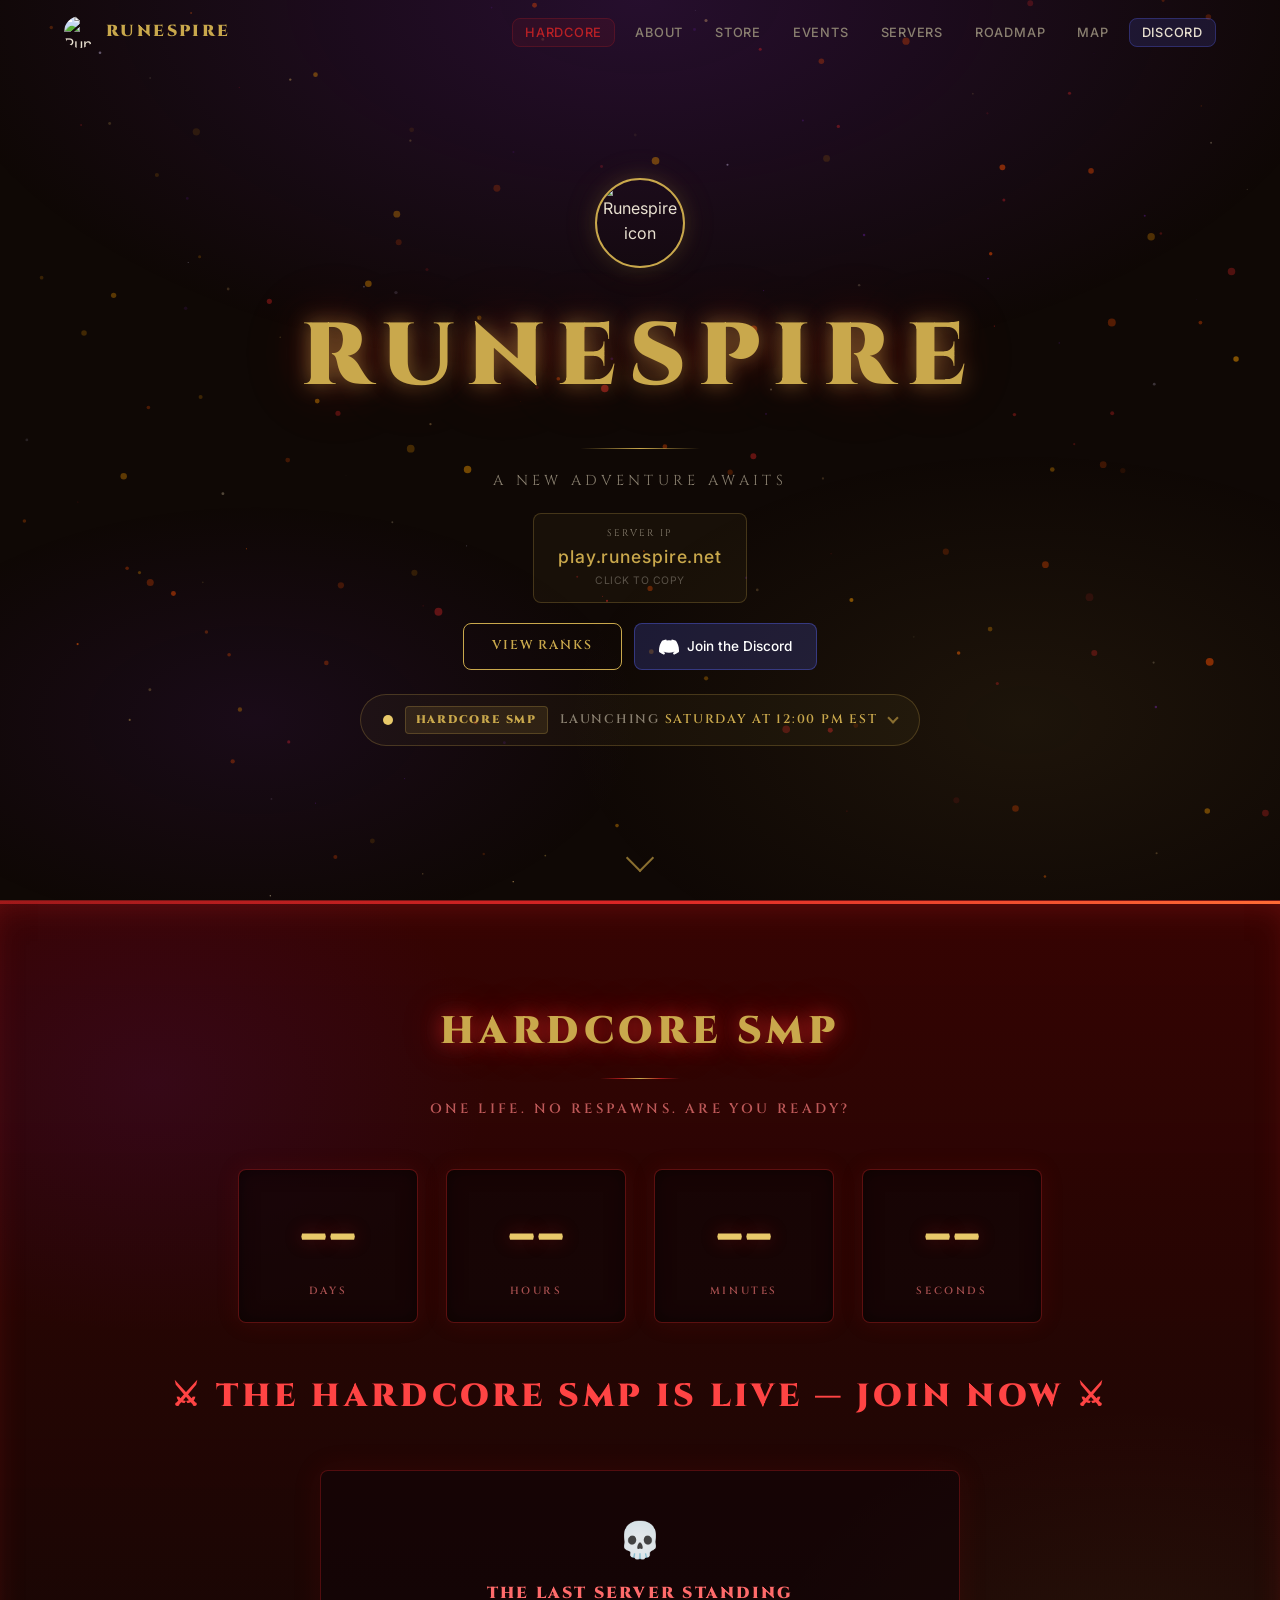
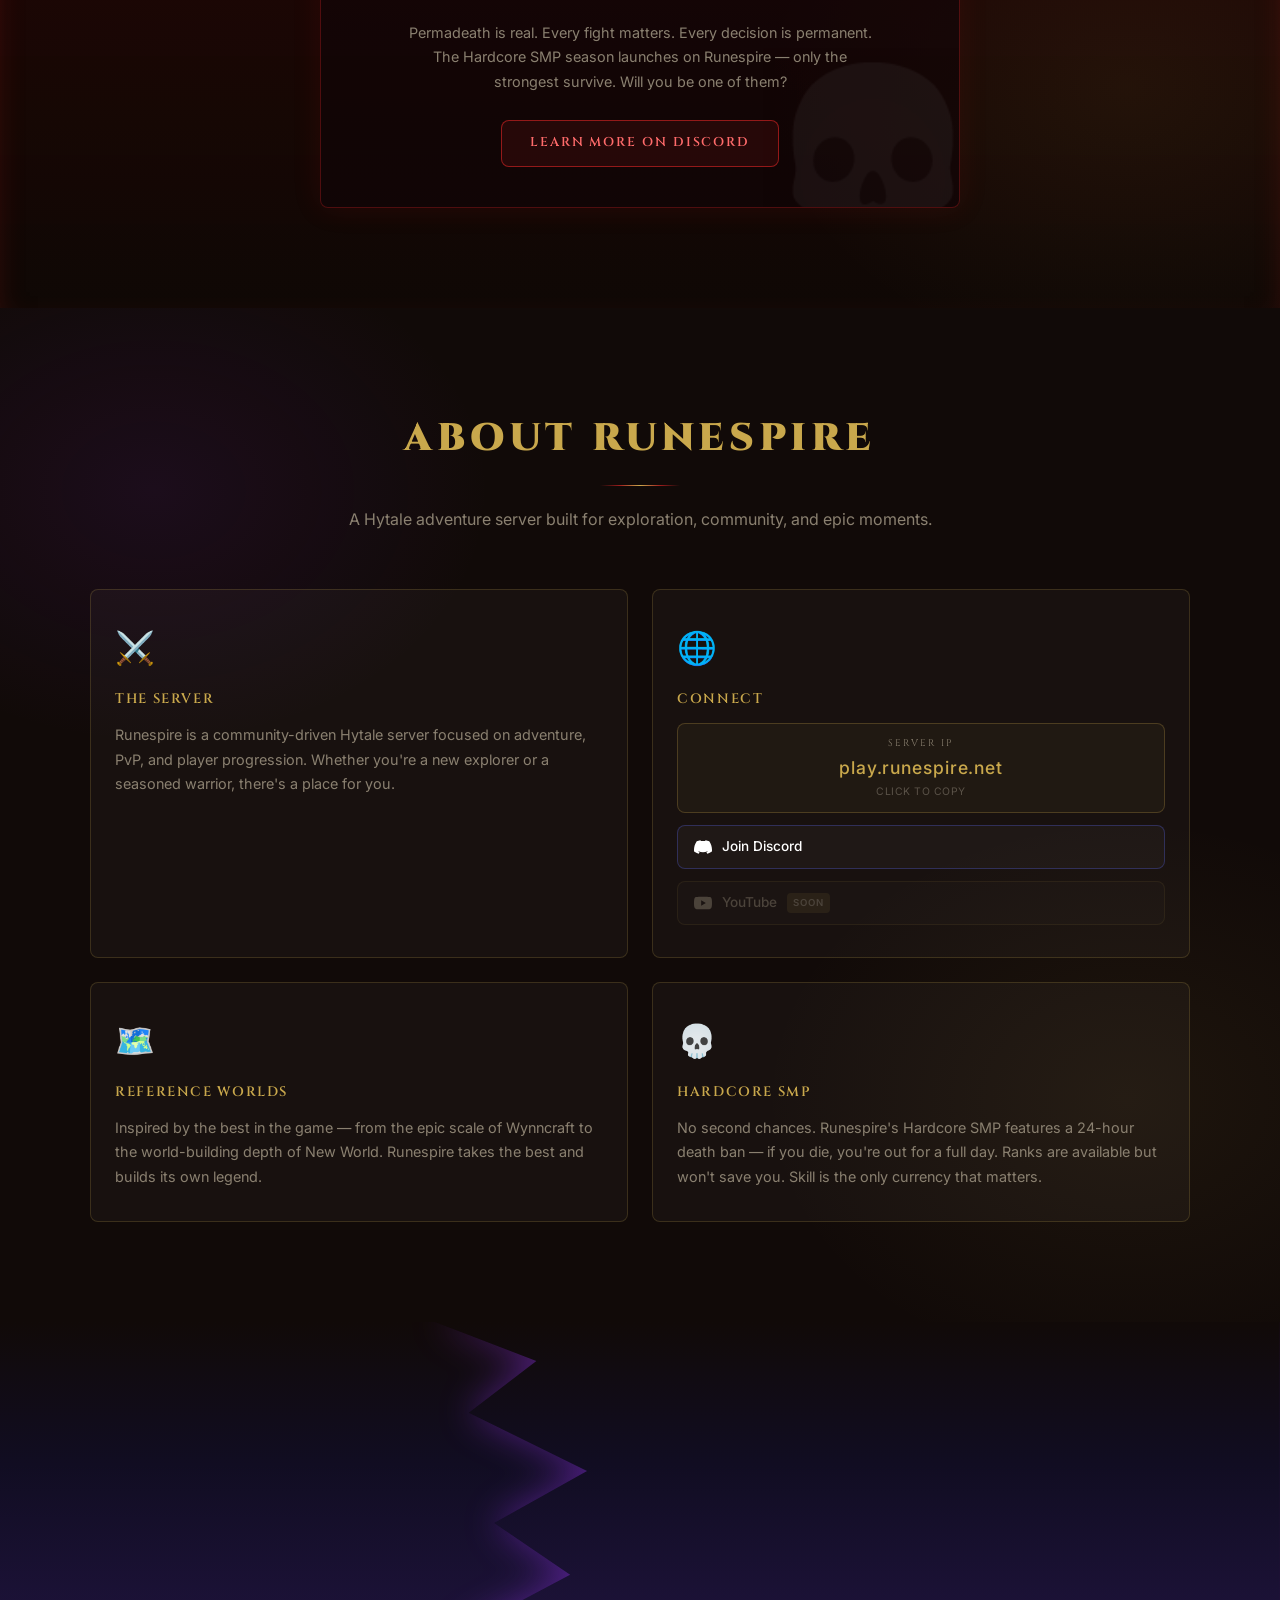
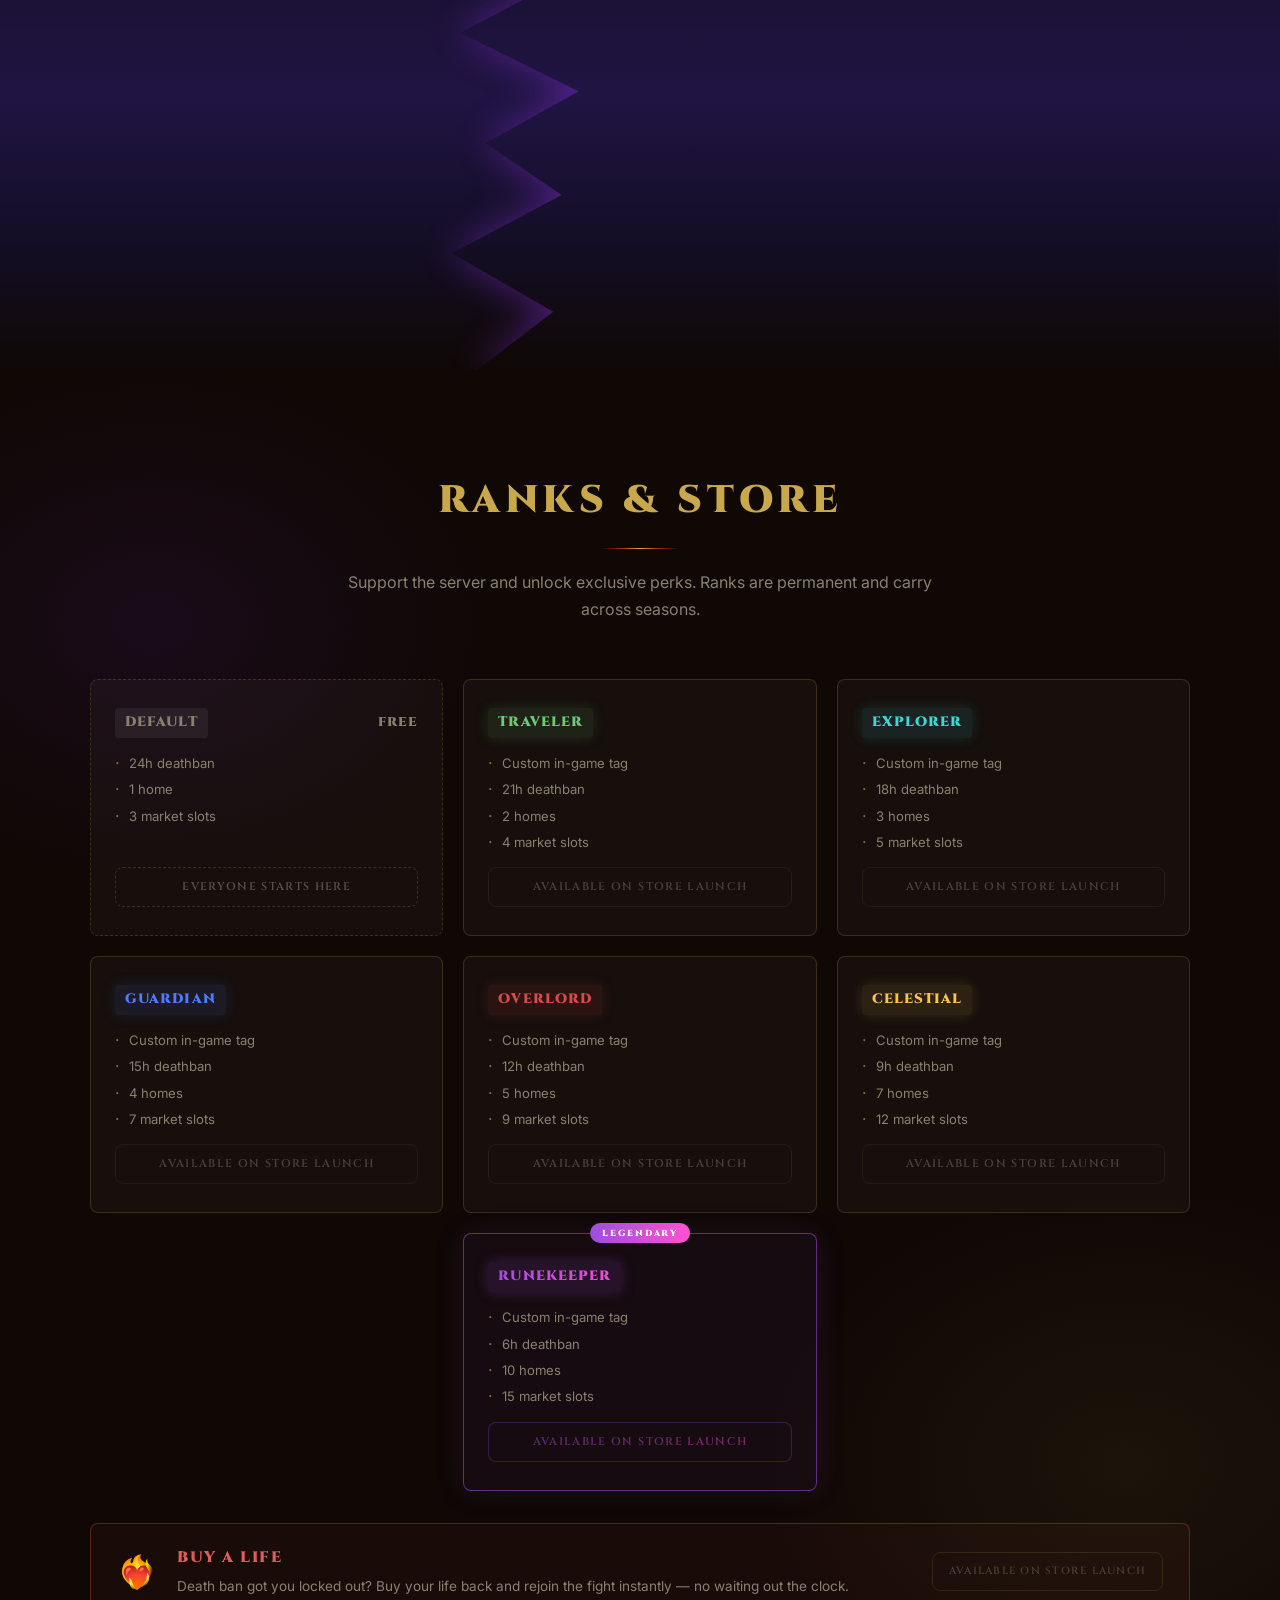
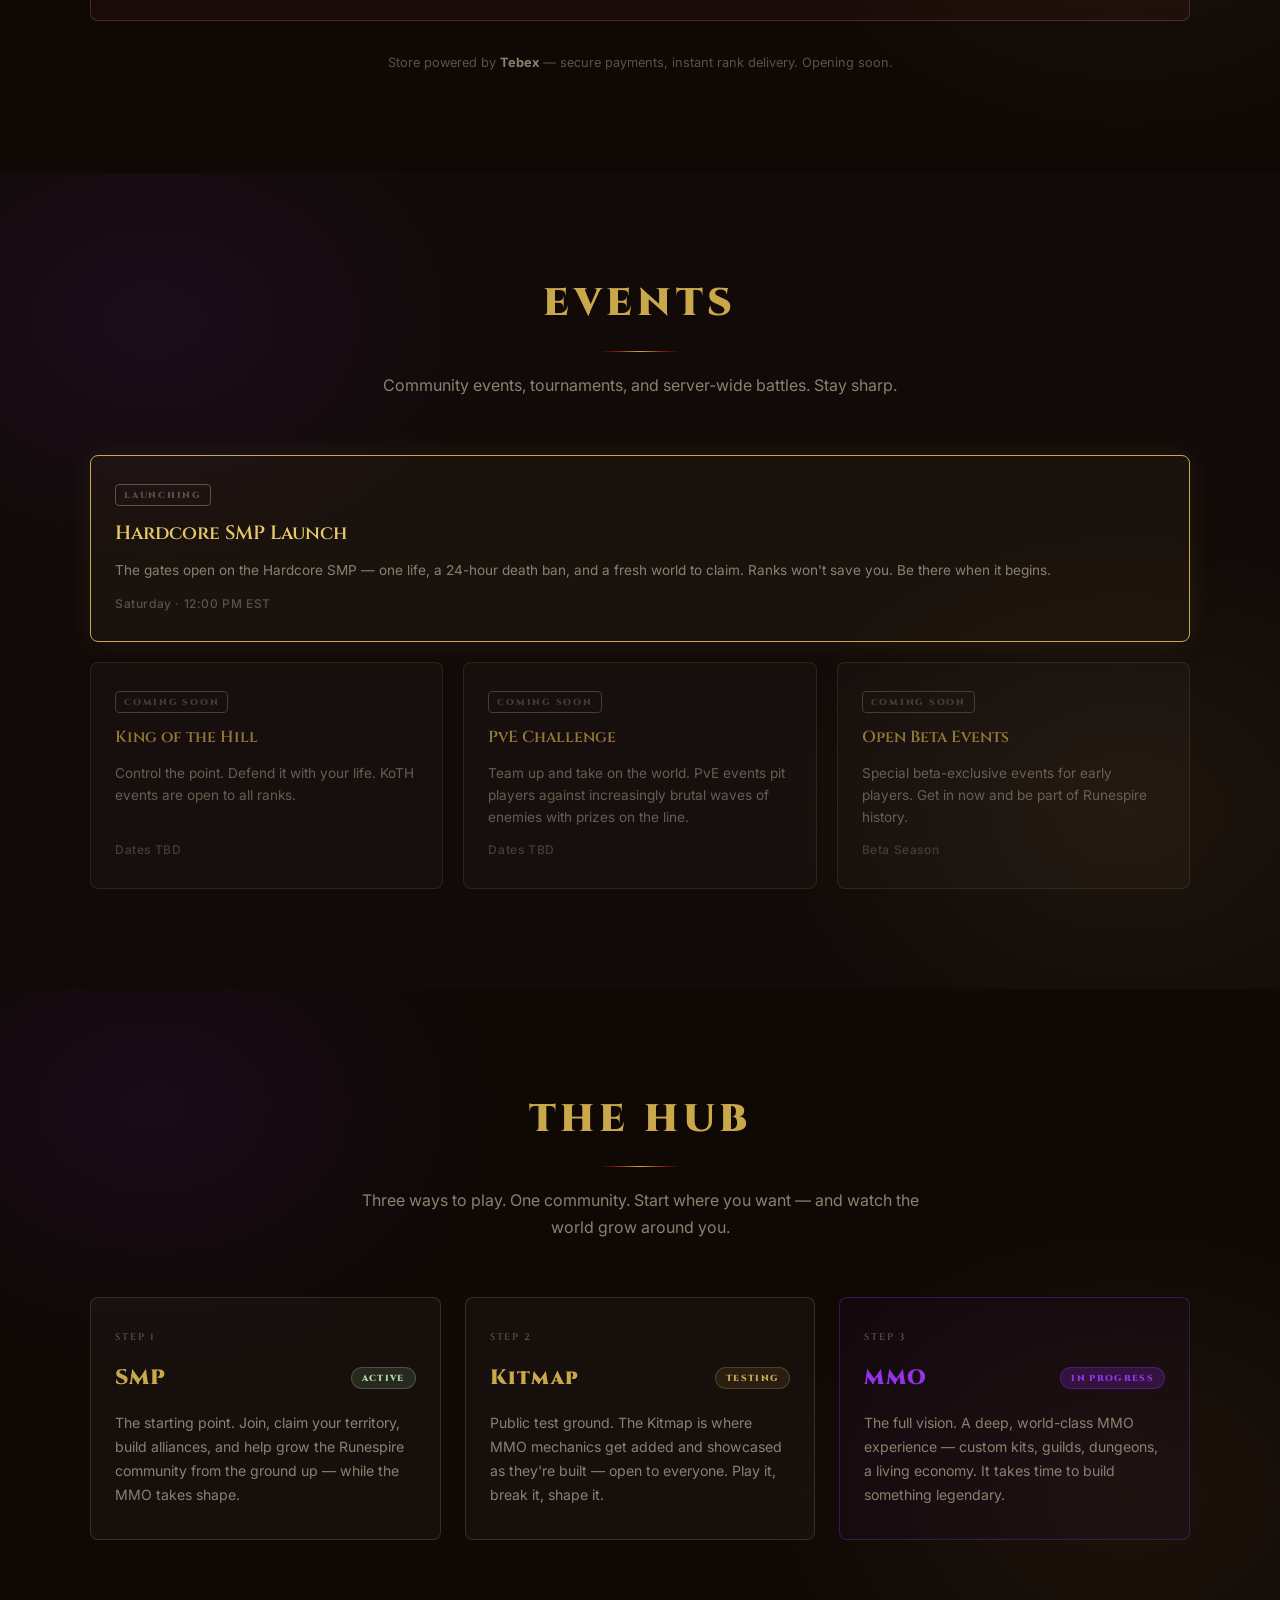
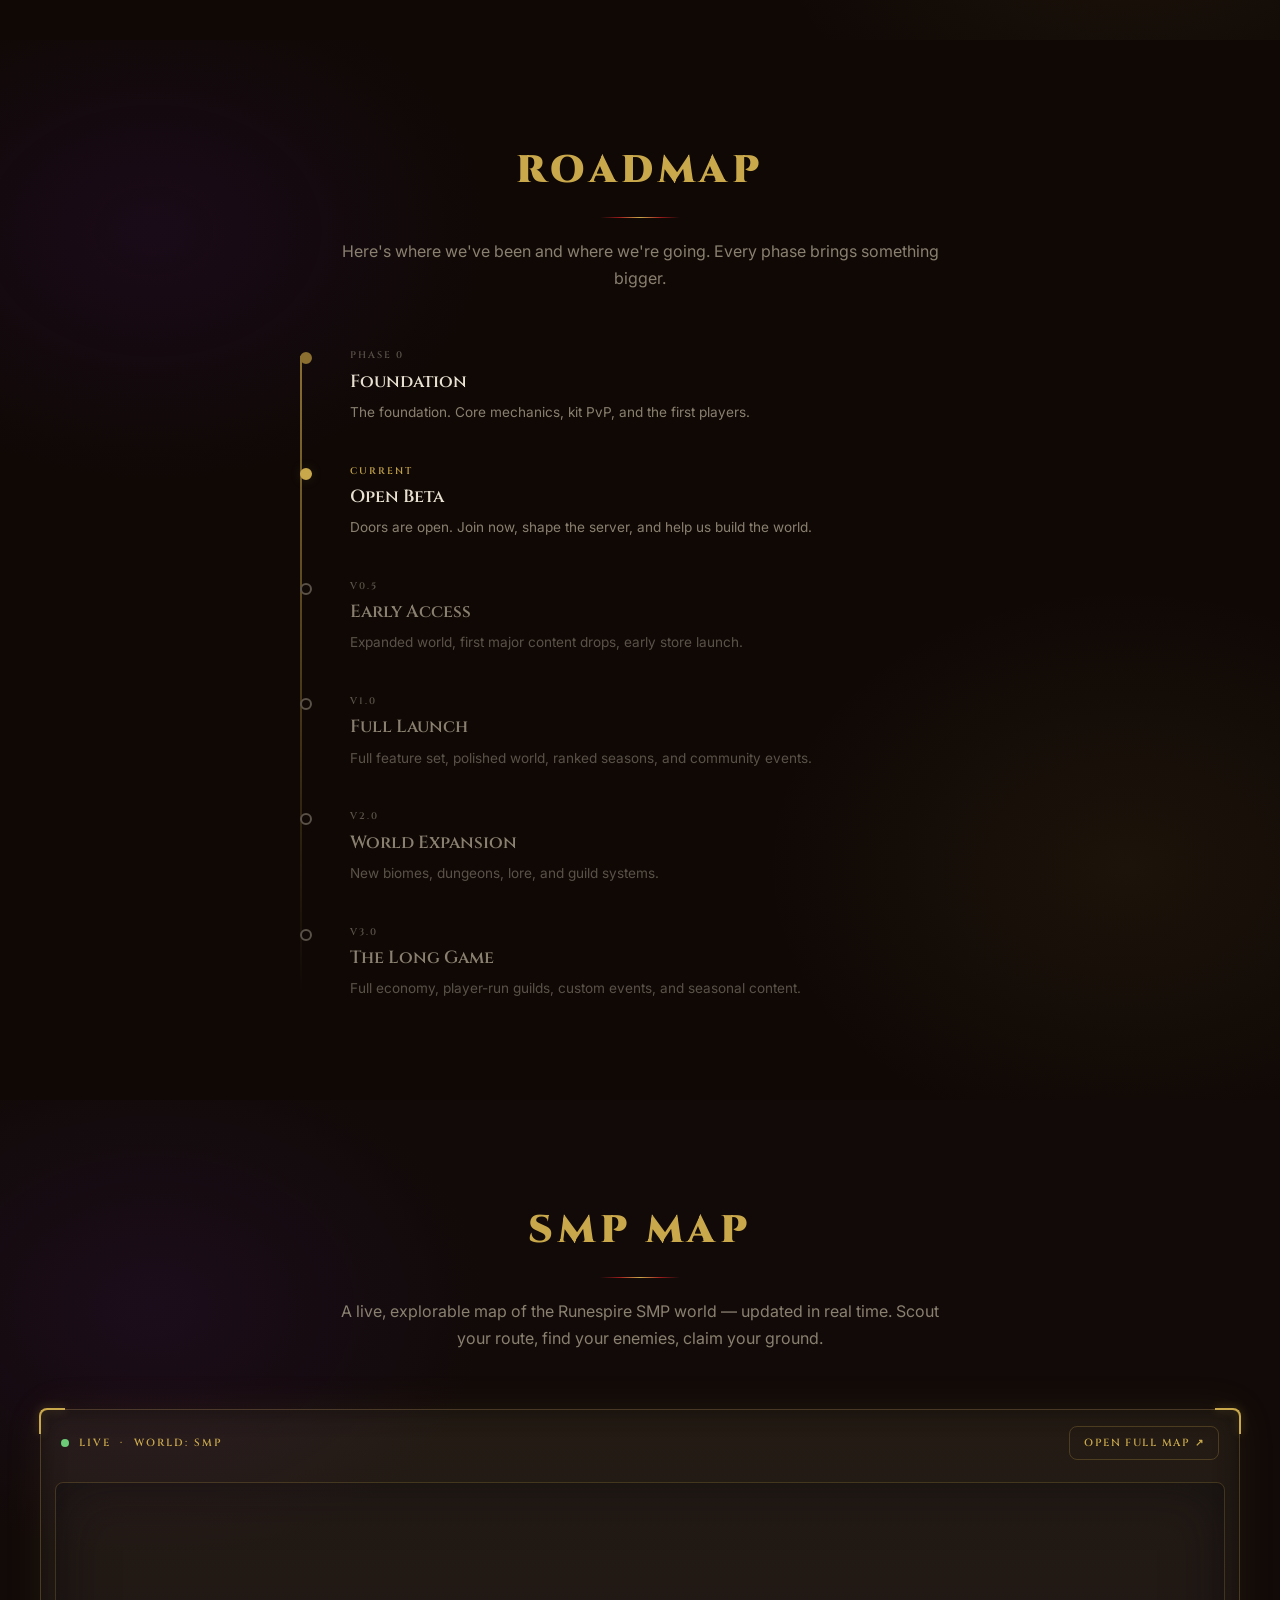
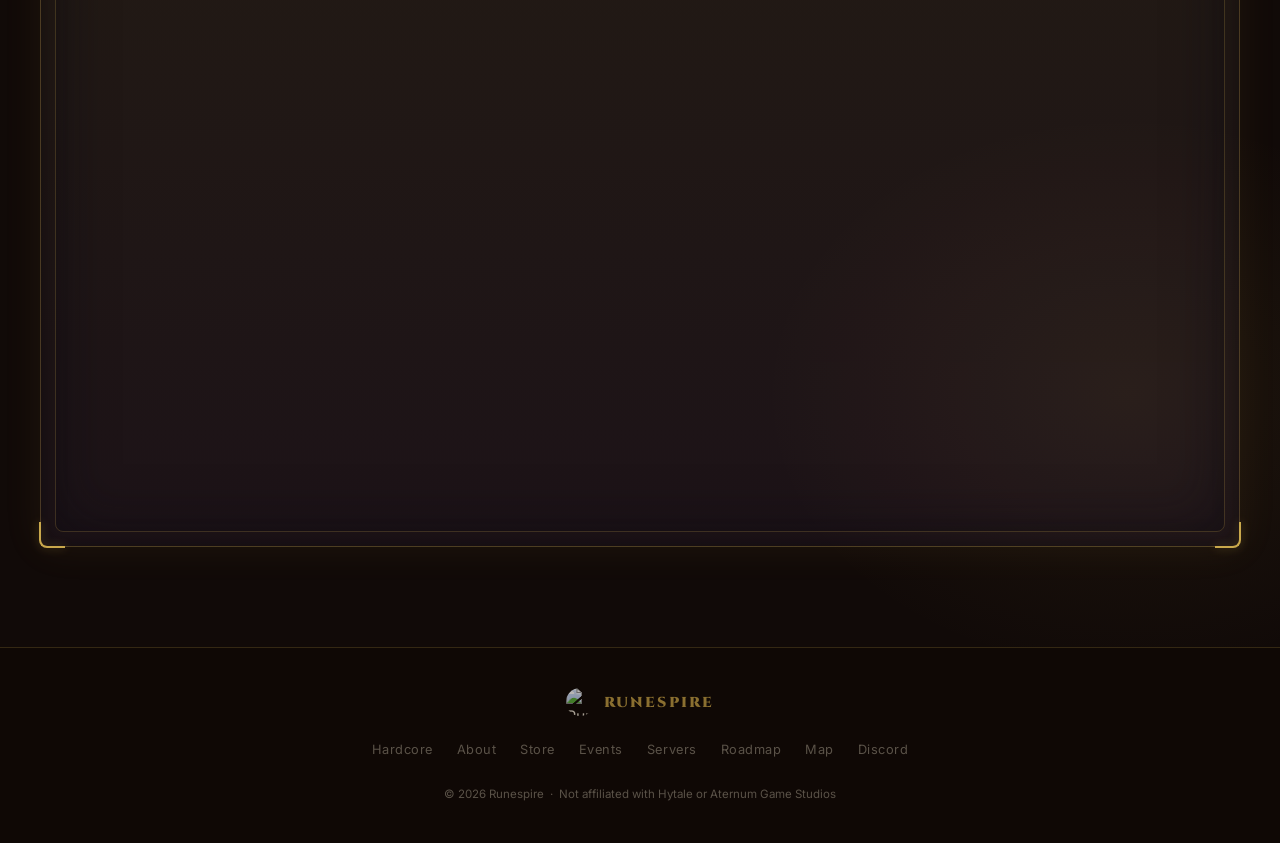
==== index.html @ 232c026b "Hero callout scrolls to countdown; Hardcore first in nav and footer Co-Authored-By: Claude Fable 5 <" ====
<!DOCTYPE html>
<html lang="en">
<head>
  <meta charset="UTF-8" />
  <meta name="viewport" content="width=device-width, initial-scale=1.0" />
  <title>Runespire — A New Adventure Awaits</title>
  <meta name="description" content="Runespire is a Hytale adventure server. Join the community, earn ranks, and be part of something epic." />

  <!-- Icons -->
  <link rel="icon" type="image/png" href="/img/favicon.png" />
  <link rel="apple-touch-icon" href="/img/apple-touch-icon.png" />

  <!-- Fonts -->
  <link rel="preconnect" href="https://fonts.googleapis.com" />
  <link rel="preconnect" href="https://fonts.gstatic.com" crossorigin />
  <link href="https://fonts.googleapis.com/css2?family=Cinzel:wght@400;600;900&family=Inter:wght@300;400;500&display=swap" rel="stylesheet" />

  <link rel="stylesheet" href="css/styles.css" />
</head>
<body>

  <!-- ===== NAV ===== -->
  <nav class="site-nav" id="siteNav" aria-label="Main navigation">
    <div class="nav-inner">
      <a href="#hero" class="nav-logo" aria-label="Runespire home">
        <img src="https://cdn.discordapp.com/icons/1477785070197674254/c478e4f0dd5d77b28ea150be5aabb9c9.webp?size=64&quality=lossless" alt="Runespire icon" class="nav-icon" />
        <span class="nav-wordmark">RUNESPIRE</span>
      </a>
      <button class="nav-toggle" id="navToggle" aria-label="Toggle navigation" aria-expanded="false" aria-controls="navLinks">
        <span></span><span></span><span></span>
      </button>
      <ul class="nav-links" id="navLinks" role="list">
        <li><a href="#hardcore" class="nav-link nav-link--hardcore">Hardcore</a></li>
        <li><a href="#about" class="nav-link">About</a></li>
        <li><a href="#store" class="nav-link">Store</a></li>
        <li><a href="#events" class="nav-link">Events</a></li>
        <li><a href="#servers" class="nav-link">Servers</a></li>
        <li><a href="#roadmap" class="nav-link">Roadmap</a></li>
        <li><a href="#map" class="nav-link">Map</a></li>
        <li><a href="https://discord.gg/2XmKXSfn" class="nav-link nav-link--discord" target="_blank" rel="noopener noreferrer">Discord</a></li>
      </ul>
    </div>
  </nav>

  <!-- ===== HERO ===== -->
  <section id="hero" class="hero">
    <!-- Intro cinematic overlay -->
    <div id="intro-overlay"></div>
    <!-- Animated particle canvas -->
    <canvas id="particles"></canvas>
    <!-- Background gradient overlay -->
    <div class="bg-overlay"></div>

    <div class="hero-inner">
      <div class="crest" aria-hidden="true">
        <img src="https://cdn.discordapp.com/icons/1477785070197674254/c478e4f0dd5d77b28ea150be5aabb9c9.webp?size=256&quality=lossless" alt="Runespire icon" />
      </div>

      <h1 class="title">RUNESPIRE</h1>
      <div class="title-rule"></div>
      <p class="tagline">A New Adventure Awaits</p>

      <div class="ip-badge" id="ipBadge" title="Click to copy server IP" role="button" tabindex="0" aria-label="Server IP: play.runespire.net — click to copy">
        <span class="ip-label">SERVER IP</span>
        <span class="ip-value">play.runespire.net</span>
        <span class="ip-copy-hint" id="copyHint">Click to copy</span>
      </div>

      <div class="hero-ctas">
        <a href="#store" class="btn-primary">View Ranks</a>
        <a href="https://discord.gg/2XmKXSfn" class="btn-discord" target="_blank" rel="noopener noreferrer" aria-label="Join the Runespire Discord">
          <svg class="discord-icon" viewBox="0 0 24 24" fill="currentColor" xmlns="http://www.w3.org/2000/svg" aria-hidden="true">
            <path d="M20.317 4.37a19.791 19.791 0 0 0-4.885-1.515.074.074 0 0 0-.079.037c-.21.375-.444.864-.608 1.25a18.27 18.27 0 0 0-5.487 0 12.64 12.64 0 0 0-.617-1.25.077.077 0 0 0-.079-.037A19.736 19.736 0 0 0 3.677 4.37a.07.07 0 0 0-.032.027C.533 9.046-.32 13.58.099 18.057c.003.027.015.052.032.065a19.9 19.9 0 0 0 5.993 3.03.078.078 0 0 0 .084-.028c.462-.63.874-1.295 1.226-1.994a.076.076 0 0 0-.041-.106 13.107 13.107 0 0 1-1.872-.892.077.077 0 0 1-.008-.128 10.2 10.2 0 0 0 .372-.292.074.074 0 0 1 .077-.01c3.928 1.793 8.18 1.793 12.062 0a.074.074 0 0 1 .078.01c.12.098.246.198.373.292a.077.077 0 0 1-.006.127 12.299 12.299 0 0 1-1.873.892.077.077 0 0 0-.041.107c.36.698.772 1.362 1.225 1.993a.076.076 0 0 0 .084.028 19.839 19.839 0 0 0 6.002-3.03.077.077 0 0 0 .032-.054c.5-5.177-.838-9.674-3.549-13.66a.061.061 0 0 0-.031-.03z"/>
          </svg>
          Join the Discord
        </a>
      </div>

      <!-- Launch announcement -->
      <a href="#hardcore" class="launch-callout" id="launchCallout" aria-label="Hardcore SMP launching Saturday at 12:00 PM EST — see the countdown">
        <span class="launch-callout__pulse" aria-hidden="true"></span>
        <span class="launch-callout__badge">Hardcore SMP</span>
        <span class="launch-callout__text">Launching <strong>Saturday at 12:00 PM EST</strong></span>
        <span class="launch-callout__arrow" aria-hidden="true"></span>
      </a>
    </div>

    <!-- Scroll indicator -->
    <a href="#about" class="scroll-indicator" aria-label="Scroll down">
      <span class="scroll-arrow"></span>
    </a>
  </section>

  <!-- ===== HARDCORE SMP COUNTDOWN ===== -->
  <section id="hardcore" class="section section--hardcore">
    <div class="hardcore-progress" aria-hidden="true">
      <div class="hardcore-progress__fill" id="hardcoreProgress"></div>
    </div>
    <div class="section-inner">
      <h2 class="section-title section-title--hardcore">Hardcore SMP</h2>
      <div class="section-rule section-rule--red"></div>
      <p class="hardcore-tagline">One Life. No Respawns. Are You Ready?</p>

      <div class="countdown" id="countdown">
        <div class="countdown-block">
          <span class="countdown-num" id="cdDays">--</span>
          <span class="countdown-label">Days</span>
        </div>
        <div class="countdown-block">
          <span class="countdown-num" id="cdHours">--</span>
          <span class="countdown-label">Hours</span>
        </div>
        <div class="countdown-block">
          <span class="countdown-num" id="cdMinutes">--</span>
          <span class="countdown-label">Minutes</span>
        </div>
        <div class="countdown-block countdown-block--seconds">
          <span class="countdown-num" id="cdSeconds">--</span>
          <span class="countdown-label">Seconds</span>
        </div>
      </div>

      <p class="countdown-live" id="countdownLive" role="status" hidden>⚔ THE HARDCORE SMP IS LIVE — JOIN NOW ⚔</p>

      <div class="hardcore-card">
        <div class="hardcore-card__icon" aria-hidden="true">💀</div>
        <h3 class="hardcore-card__title">The Last Server Standing</h3>
        <p class="hardcore-card__text">Permadeath is real. Every fight matters. Every decision is permanent. The Hardcore SMP season launches on Runespire — only the strongest survive. Will you be one of them?</p>
        <a href="https://discord.gg/47PJvtFb" class="btn-hardcore" target="_blank" rel="noopener noreferrer">Learn More on Discord</a>
      </div>
    </div>
  </section>

  <!-- ===== ABOUT / INFO ===== -->
  <section id="about" class="section section--about">
    <div class="section-inner">
      <h2 class="section-title">About Runespire</h2>
      <div class="section-rule"></div>
      <p class="section-subtitle">A Hytale adventure server built for exploration, community, and epic moments.</p>

      <div class="about-grid">
        <div class="about-card">
          <div class="about-card__icon" aria-hidden="true">⚔️</div>
          <h3 class="about-card__title">The Server</h3>
          <p class="about-card__text">Runespire is a community-driven Hytale server focused on adventure, PvP, and player progression. Whether you're a new explorer or a seasoned warrior, there's a place for you.</p>
        </div>
        <div class="about-card">
          <div class="about-card__icon" aria-hidden="true">🌐</div>
          <h3 class="about-card__title">Connect</h3>
          <div class="connect-links">
            <div class="ip-badge ip-badge--inline" id="ipBadgeAbout" title="Click to copy server IP" role="button" tabindex="0" aria-label="Server IP: play.runespire.net — click to copy">
              <span class="ip-label">SERVER IP</span>
              <span class="ip-value">play.runespire.net</span>
              <span class="ip-copy-hint" id="copyHintAbout">Click to copy</span>
            </div>
            <a href="https://discord.gg/47PJvtFb" class="connect-link connect-link--discord" target="_blank" rel="noopener noreferrer">
              <svg viewBox="0 0 24 24" fill="currentColor" aria-hidden="true"><path d="M20.317 4.37a19.791 19.791 0 0 0-4.885-1.515.074.074 0 0 0-.079.037c-.21.375-.444.864-.608 1.25a18.27 18.27 0 0 0-5.487 0 12.64 12.64 0 0 0-.617-1.25.077.077 0 0 0-.079-.037A19.736 19.736 0 0 0 3.677 4.37a.07.07 0 0 0-.032.027C.533 9.046-.32 13.58.099 18.057c.003.027.015.052.032.065a19.9 19.9 0 0 0 5.993 3.03.078.078 0 0 0 .084-.028c.462-.63.874-1.295 1.226-1.994a.076.076 0 0 0-.041-.106 13.107 13.107 0 0 1-1.872-.892.077.077 0 0 1-.008-.128 10.2 10.2 0 0 0 .372-.292.074.074 0 0 1 .077-.01c3.928 1.793 8.18 1.793 12.062 0a.074.074 0 0 1 .078.01c.12.098.246.198.373.292a.077.077 0 0 1-.006.127 12.299 12.299 0 0 1-1.873.892.077.077 0 0 0-.041.107c.36.698.772 1.362 1.225 1.993a.076.076 0 0 0 .084.028 19.839 19.839 0 0 0 6.002-3.03.077.077 0 0 0 .032-.054c.5-5.177-.838-9.674-3.549-13.66a.061.061 0 0 0-.031-.03z"/></svg>
              Join Discord
            </a>
            <!-- YouTube link: add MAC's channel URL here when available -->
            <a href="#" class="connect-link connect-link--youtube connect-link--tbd" aria-label="YouTube — coming soon">
              <svg viewBox="0 0 24 24" fill="currentColor" aria-hidden="true"><path d="M23.498 6.186a3.016 3.016 0 0 0-2.122-2.136C19.505 3.545 12 3.545 12 3.545s-7.505 0-9.377.505A3.017 3.017 0 0 0 .502 6.186C0 8.07 0 12 0 12s0 3.93.502 5.814a3.016 3.016 0 0 0 2.122 2.136c1.871.505 9.376.505 9.376.505s7.505 0 9.377-.505a3.015 3.015 0 0 0 2.122-2.136C24 15.93 24 12 24 12s0-3.93-.502-5.814zM9.545 15.568V8.432L15.818 12l-6.273 3.568z"/></svg>
              YouTube <span class="tbd-tag">Soon</span>
            </a>
          </div>
        </div>
        <div class="about-card">
          <div class="about-card__icon" aria-hidden="true">🗺️</div>
          <h3 class="about-card__title">Reference Worlds</h3>
          <p class="about-card__text">Inspired by the best in the game — from the epic scale of Wynncraft to the world-building depth of New World. Runespire takes the best and builds its own legend.</p>
        </div>
        <div class="about-card" id="hardcore-smp">
          <div class="about-card__icon" aria-hidden="true">💀</div>
          <h3 class="about-card__title">Hardcore SMP</h3>
          <p class="about-card__text">No second chances. Runespire's Hardcore SMP features a 24-hour death ban — if you die, you're out for a full day. Ranks are available but won't save you. Skill is the only currency that matters.</p>
        </div>
      </div>
    </div>
  </section>

  <!-- ===== SHOWCASE (key art) ===== -->
  <section class="showcase" id="showcase" aria-label="Runespire key art">
    <div class="showcase-cavern showcase-cavern--left" aria-hidden="true"></div>
    <div class="showcase-cavern showcase-cavern--right" aria-hidden="true"></div>
    <div class="showcase-caption">
      <p class="showcase-tagline">The World of Runespire Awaits</p>
    </div>
  </section>

  <!-- ===== STORE ===== -->
  <section id="store" class="section section--store">
    <div class="section-inner">
      <h2 class="section-title">Ranks & Store</h2>
      <div class="section-rule"></div>
      <p class="section-subtitle">Support the server and unlock exclusive perks. Ranks are permanent and carry across seasons.</p>

      <div class="ranks-grid">

        <div class="rank-card rank-card--default">
          <div class="rank-card__header">
            <span class="rank-badge rank-badge--default">Default</span>
            <span class="rank-free">Free</span>
          </div>
          <ul class="rank-perks" aria-label="Default rank perks">
            <li>24h deathban</li>
            <li>1 home</li>
            <li>3 market slots</li>
          </ul>
          <span class="rank-included">Everyone starts here</span>
        </div>

        <div class="rank-card">
          <div class="rank-card__header">
            <span class="rank-badge rank-badge--traveler">Traveler</span>
          </div>
          <ul class="rank-perks" aria-label="Traveler rank perks">
            <li>Custom in-game tag</li>
            <li>21h deathban</li>
            <li>2 homes</li>
            <li>4 market slots</li>
          </ul>
          <a href="#" class="btn-rank btn-rank--tbd" aria-label="Traveler rank — available on store launch">Available on Store Launch</a>
        </div>

        <div class="rank-card">
          <div class="rank-card__header">
            <span class="rank-badge rank-badge--explorer">Explorer</span>
          </div>
          <ul class="rank-perks" aria-label="Explorer rank perks">
            <li>Custom in-game tag</li>
            <li>18h deathban</li>
            <li>3 homes</li>
            <li>5 market slots</li>
          </ul>
          <a href="#" class="btn-rank btn-rank--tbd" aria-label="Explorer rank — available on store launch">Available on Store Launch</a>
        </div>

        <div class="rank-card">
          <div class="rank-card__header">
            <span class="rank-badge rank-badge--guardian">Guardian</span>
          </div>
          <ul class="rank-perks" aria-label="Guardian rank perks">
            <li>Custom in-game tag</li>
            <li>15h deathban</li>
            <li>4 homes</li>
            <li>7 market slots</li>
          </ul>
          <a href="#" class="btn-rank btn-rank--tbd" aria-label="Guardian rank — available on store launch">Available on Store Launch</a>
        </div>

        <div class="rank-card">
          <div class="rank-card__header">
            <span class="rank-badge rank-badge--overlord">Overlord</span>
          </div>
          <ul class="rank-perks" aria-label="Overlord rank perks">
            <li>Custom in-game tag</li>
            <li>12h deathban</li>
            <li>5 homes</li>
            <li>9 market slots</li>
          </ul>
          <a href="#" class="btn-rank btn-rank--tbd" aria-label="Overlord rank — available on store launch">Available on Store Launch</a>
        </div>

        <div class="rank-card">
          <div class="rank-card__header">
            <span class="rank-badge rank-badge--celestial">Celestial</span>
          </div>
          <ul class="rank-perks" aria-label="Celestial rank perks">
            <li>Custom in-game tag</li>
            <li>9h deathban</li>
            <li>7 homes</li>
            <li>12 market slots</li>
          </ul>
          <a href="#" class="btn-rank btn-rank--tbd" aria-label="Celestial rank — available on store launch">Available on Store Launch</a>
        </div>

        <div class="rank-card rank-card--featured">
          <div class="rank-card__badge-featured" aria-label="Top tier rank">LEGENDARY</div>
          <div class="rank-card__header">
            <span class="rank-badge rank-badge--runekeeper">RuneKeeper</span>
          </div>
          <ul class="rank-perks" aria-label="RuneKeeper rank perks">
            <li>Custom in-game tag</li>
            <li>6h deathban</li>
            <li>10 homes</li>
            <li>15 market slots</li>
          </ul>
          <a href="#" class="btn-rank btn-rank--runekeeper btn-rank--tbd" aria-label="RuneKeeper rank — available on store launch">Available on Store Launch</a>
        </div>

      </div>

      <!-- Buy-a-life placeholder -->
      <div class="life-item">
        <div class="life-item__icon" aria-hidden="true">❤️‍🔥</div>
        <div class="life-item__info">
          <h3 class="life-item__title">Buy a Life</h3>
          <p class="life-item__desc">Death ban got you locked out? Buy your life back and rejoin the fight instantly — no waiting out the clock.</p>
        </div>
        <span class="life-item__status">Available on Store Launch</span>
      </div>

      <p class="store-note">Store powered by <strong>Tebex</strong> — secure payments, instant rank delivery. Opening soon.</p>
    </div>
  </section>

  <!-- ===== EVENTS ===== -->
  <section id="events" class="section section--events">
    <div class="section-inner">
      <h2 class="section-title">Events</h2>
      <div class="section-rule"></div>
      <p class="section-subtitle">Community events, tournaments, and server-wide battles. Stay sharp.</p>

      <div class="events-grid">
        <div class="event-card event-card--featured">
          <div class="event-card__label event-card__label--live">Launching</div>
          <h3 class="event-card__title">Hardcore SMP Launch</h3>
          <p class="event-card__desc">The gates open on the Hardcore SMP — one life, a 24-hour death ban, and a fresh world to claim. Ranks won't save you. Be there when it begins.</p>
          <span class="event-card__status event-card__status--gold">Saturday · 12:00 PM EST</span>
        </div>
        <div class="event-card event-card--tbd">
          <div class="event-card__label">Coming Soon</div>
          <h3 class="event-card__title">King of the Hill</h3>
          <p class="event-card__desc">Control the point. Defend it with your life. KoTH events are open to all ranks.</p>
          <span class="event-card__status">Dates TBD</span>
        </div>
        <div class="event-card event-card--tbd">
          <div class="event-card__label">Coming Soon</div>
          <h3 class="event-card__title">PvE Challenge</h3>
          <p class="event-card__desc">Team up and take on the world. PvE events pit players against increasingly brutal waves of enemies with prizes on the line.</p>
          <span class="event-card__status">Dates TBD</span>
        </div>
        <div class="event-card event-card--tbd">
          <div class="event-card__label">Coming Soon</div>
          <h3 class="event-card__title">Open Beta Events</h3>
          <p class="event-card__desc">Special beta-exclusive events for early players. Get in now and be part of Runespire history.</p>
          <span class="event-card__status">Beta Season</span>
        </div>
      </div>
    </div>
  </section>

  <!-- ===== SERVERS ===== -->
  <section id="servers" class="section section--servers">
    <div class="section-inner">
      <h2 class="section-title">The Hub</h2>
      <div class="section-rule"></div>
      <p class="section-subtitle">Three ways to play. One community. Start where you want — and watch the world grow around you.</p>

      <div class="servers-grid">

        <div class="server-card">
          <div class="server-card__step">Step 1</div>
          <div class="server-card__header">
            <h3 class="server-card__name">SMP</h3>
            <span class="server-badge server-badge--active">Active</span>
          </div>
          <p class="server-card__desc">The starting point. Join, claim your territory, build alliances, and help grow the Runespire community from the ground up — while the MMO takes shape.</p>
        </div>

        <div class="server-card">
          <div class="server-card__step">Step 2</div>
          <div class="server-card__header">
            <h3 class="server-card__name">Kitmap</h3>
            <span class="server-badge server-badge--testing">Testing</span>
          </div>
          <p class="server-card__desc">Public test ground. The Kitmap is where MMO mechanics get added and showcased as they're built — open to everyone. Play it, break it, shape it.</p>
        </div>

        <div class="server-card server-card--featured">
          <div class="server-card__step">Step 3</div>
          <div class="server-card__header">
            <h3 class="server-card__name">MMO</h3>
            <span class="server-badge server-badge--progress">In Progress</span>
          </div>
          <p class="server-card__desc">The full vision. A deep, world-class MMO experience — custom kits, guilds, dungeons, a living economy. It takes time to build something legendary.</p>
        </div>

      </div>
    </div>
  </section>

  <!-- ===== ROADMAP ===== -->
  <section id="roadmap" class="section section--roadmap">
    <div class="section-inner">
      <h2 class="section-title">Roadmap</h2>
      <div class="section-rule"></div>
      <p class="section-subtitle">Here's where we've been and where we're going. Every phase brings something bigger.</p>

      <ol class="roadmap-timeline" aria-label="Development roadmap">
        <li class="roadmap-item roadmap-item--done">
          <div class="roadmap-marker" aria-hidden="true"></div>
          <div class="roadmap-content">
            <span class="roadmap-phase">Phase 0</span>
            <h3 class="roadmap-label">Foundation</h3>
            <p class="roadmap-desc">The foundation. Core mechanics, kit PvP, and the first players.</p>
          </div>
        </li>
        <li class="roadmap-item roadmap-item--active">
          <div class="roadmap-marker" aria-hidden="true"></div>
          <div class="roadmap-content">
            <span class="roadmap-phase">Current</span>
            <h3 class="roadmap-label">Open Beta</h3>
            <p class="roadmap-desc">Doors are open. Join now, shape the server, and help us build the world.</p>
          </div>
        </li>
        <li class="roadmap-item roadmap-item--upcoming">
          <div class="roadmap-marker" aria-hidden="true"></div>
          <div class="roadmap-content">
            <span class="roadmap-phase">v0.5</span>
            <h3 class="roadmap-label">Early Access</h3>
            <p class="roadmap-desc">Expanded world, first major content drops, early store launch.</p>
          </div>
        </li>
        <li class="roadmap-item roadmap-item--upcoming">
          <div class="roadmap-marker" aria-hidden="true"></div>
          <div class="roadmap-content">
            <span class="roadmap-phase">v1.0</span>
            <h3 class="roadmap-label">Full Launch</h3>
            <p class="roadmap-desc">Full feature set, polished world, ranked seasons, and community events.</p>
          </div>
        </li>
        <li class="roadmap-item roadmap-item--upcoming">
          <div class="roadmap-marker" aria-hidden="true"></div>
          <div class="roadmap-content">
            <span class="roadmap-phase">v2.0</span>
            <h3 class="roadmap-label">World Expansion</h3>
            <p class="roadmap-desc">New biomes, dungeons, lore, and guild systems.</p>
          </div>
        </li>
        <li class="roadmap-item roadmap-item--upcoming">
          <div class="roadmap-marker" aria-hidden="true"></div>
          <div class="roadmap-content">
            <span class="roadmap-phase">v3.0</span>
            <h3 class="roadmap-label">The Long Game</h3>
            <p class="roadmap-desc">Full economy, player-run guilds, custom events, and seasonal content.</p>
          </div>
        </li>
      </ol>
    </div>
  </section>

  <!-- ===== SMP MAP ===== -->
  <section id="map" class="section section--map">
    <div class="section-inner section-inner--wide">
      <h2 class="section-title">SMP Map</h2>
      <div class="section-rule"></div>
      <p class="section-subtitle">A live, explorable map of the Runespire SMP world — updated in real time. Scout your route, find your enemies, claim your ground.</p>

      <div class="map-shell">
        <span class="map-corner map-corner--tl" aria-hidden="true"></span>
        <span class="map-corner map-corner--tr" aria-hidden="true"></span>
        <span class="map-corner map-corner--bl" aria-hidden="true"></span>
        <span class="map-corner map-corner--br" aria-hidden="true"></span>

        <div class="map-toolbar">
          <span class="map-live">
            <span class="map-live__dot" aria-hidden="true"></span>
            Live &nbsp;·&nbsp; World: SMP
          </span>
          <a class="map-open" href="https://map.runespire.net/#world=smp&x=-80.33&z=-81.17&zoom=0" target="_blank" rel="noopener noreferrer">Open Full Map ↗</a>
        </div>

        <div class="map-frame-wrapper map-frame-wrapper--fixed">
          <iframe
            src="https://map.runespire.net/#world=smp&x=-80.33&z=-81.17&zoom=0"
            class="map-frame"
            title="Runespire SMP Map"
            allowfullscreen
            loading="lazy"
          ></iframe>
        </div>
      </div>
    </div>
  </section>

  <!-- ===== FOOTER ===== -->
  <footer class="site-footer">
    <div class="footer-inner">
      <div class="footer-brand">
        <img src="https://cdn.discordapp.com/icons/1477785070197674254/c478e4f0dd5d77b28ea150be5aabb9c9.webp?size=64&quality=lossless" alt="Runespire" class="footer-icon" />
        <span class="footer-wordmark">RUNESPIRE</span>
      </div>
      <nav class="footer-nav" aria-label="Footer navigation">
        <a href="#hardcore">Hardcore</a>
        <a href="#about">About</a>
        <a href="#store">Store</a>
        <a href="#events">Events</a>
        <a href="#servers">Servers</a>
        <a href="#roadmap">Roadmap</a>
        <a href="#map">Map</a>
        <a href="https://discord.gg/47PJvtFb" target="_blank" rel="noopener noreferrer">Discord</a>
      </nav>
      <p class="footer-legal">© 2026 Runespire &nbsp;·&nbsp; Not affiliated with Hytale or Aternum Game Studios</p>
    </div>
  </footer>

  <!-- Launch-day fire overlay (driven by js/launch-event.js) -->
  <canvas id="fire-particles" aria-hidden="true"></canvas>

  <script src="js/main.js"></script>
  <script src="js/launch-event.js"></script>
</body>
</html>
---- css/styles.css ----
/* ============================================================
   DESIGN SYSTEM — CSS VARIABLES
   ============================================================ */
:root {
  --bg:           #0a0a0f;
  --bg-mid:       #0f0e1a;
  --bg-section:   #0d0c18;
  --bg-card:      rgba(255, 255, 255, 0.03);
  --bg-card-hover:rgba(255, 255, 255, 0.06);

  --gold:         #c9a84c;
  --gold-light:   #e8c96a;
  --gold-dim:     #8a6f30;
  --gold-glow:    rgba(201, 168, 76, 0.15);
  --gold-border:  rgba(201, 168, 76, 0.25);

  --purple:       #6b21a8;
  --purple-light: #9333ea;
  --purple-glow:  rgba(107, 33, 168, 0.3);

  --discord:      #5865f2;
  --discord-hover:#4752c4;

  --text:         #e8e0d0;
  --text-muted:   #8a8070;
  --text-dim:     #5a5248;
  --border:       rgba(201, 168, 76, 0.2);

  --nav-height:   64px;
  --section-pad:  100px;
  --radius:       8px;

  --font-heading: 'Cinzel', serif;
  --font-body:    'Inter', sans-serif;
}

/* ============================================================
   RESET & BASE
   ============================================================ */
*, *::before, *::after { box-sizing: border-box; margin: 0; padding: 0; }

html {
  scroll-behavior: smooth;
  scroll-padding-top: var(--nav-height);
}

body {
  background-color: var(--bg);
  color: var(--text);
  font-family: var(--font-body);
  font-size: 1rem;
  line-height: 1.6;
  -webkit-font-smoothing: antialiased;
  overflow-x: hidden;
}

img { display: block; max-width: 100%; }
a { color: inherit; text-decoration: none; }
ul, ol { list-style: none; }

/* ============================================================
   NAV
   ============================================================ */
.site-nav {
  position: fixed;
  top: 0;
  left: 0;
  right: 0;
  z-index: 100;
  height: var(--nav-height);
  transition: background 0.3s ease, border-color 0.3s ease;
  border-bottom: 1px solid transparent;
}

.site-nav.scrolled {
  background: rgba(10, 10, 15, 0.92);
  backdrop-filter: blur(12px);
  -webkit-backdrop-filter: blur(12px);
  border-color: var(--border);
}

.nav-inner {
  max-width: 1200px;
  margin: 0 auto;
  padding: 0 24px;
  height: 100%;
  display: flex;
  align-items: center;
  justify-content: space-between;
  gap: 24px;
}

.nav-logo {
  display: flex;
  align-items: center;
  gap: 10px;
  flex-shrink: 0;
}

.nav-icon { width: 32px; height: 32px; border-radius: 50%; }

.nav-wordmark {
  font-family: var(--font-heading);
  font-weight: 900;
  font-size: 1rem;
  letter-spacing: 0.15em;
  color: var(--gold);
}

.nav-links {
  display: flex;
  align-items: center;
  gap: 8px;
}

.nav-link {
  font-family: var(--font-body);
  font-size: 0.8rem;
  font-weight: 500;
  letter-spacing: 0.06em;
  text-transform: uppercase;
  color: var(--text-muted);
  padding: 6px 12px;
  border-radius: var(--radius);
  transition: color 0.2s ease, background 0.2s ease;
}

.nav-link:hover, .nav-link.active {
  color: var(--gold);
  background: var(--gold-glow);
}

.nav-link--discord {
  color: var(--text);
  background: rgba(88, 101, 242, 0.15);
  border: 1px solid rgba(88, 101, 242, 0.3);
}

.nav-link--discord:hover {
  background: rgba(88, 101, 242, 0.3);
  color: #fff;
  border-color: var(--discord);
}

.nav-toggle {
  display: none;
  flex-direction: column;
  gap: 5px;
  background: none;
  border: none;
  cursor: pointer;
  padding: 4px;
}

.nav-toggle span {
  display: block;
  width: 24px;
  height: 2px;
  background: var(--gold);
  border-radius: 2px;
  transition: transform 0.3s ease, opacity 0.3s ease;
}

/* ============================================================
   HERO
   ============================================================ */
.hero {
  position: relative;
  min-height: 100vh;
  display: flex;
  align-items: center;
  justify-content: center;
  overflow: hidden;
  padding-top: var(--nav-height);
}

#intro-overlay {
  position: fixed;
  inset: 0;
  background: #000;
  z-index: 99;
  pointer-events: none;
  animation: introFade 1s ease forwards 0.2s;
}

#particles {
  position: fixed;
  inset: 0;
  z-index: 0;
  pointer-events: none;
}

.bg-overlay {
  position: absolute;
  inset: 0;
  background:
    radial-gradient(ellipse 80% 60% at 50% 0%, rgba(107, 33, 168, 0.25) 0%, transparent 70%),
    radial-gradient(ellipse 60% 50% at 80% 80%, rgba(201, 168, 76, 0.08) 0%, transparent 60%),
    radial-gradient(ellipse 50% 40% at 20% 80%, rgba(107, 33, 168, 0.12) 0%, transparent 60%);
  animation: bgPulse 12s ease-in-out infinite alternate;
  z-index: 1;
}

.hero-inner {
  position: relative;
  z-index: 2;
  text-align: center;
  display: flex;
  flex-direction: column;
  align-items: center;
  gap: 20px;
  padding: 40px 24px 80px;
  max-width: 640px;
  width: 100%;
}

.crest {
  width: 90px;
  height: 90px;
  border-radius: 50%;
  border: 2px solid var(--gold);
  box-shadow: 0 0 20px var(--gold-glow), 0 0 40px rgba(201, 168, 76, 0.08);
  overflow: hidden;
  animation: floatCrest 4s ease-in-out infinite;
}

.crest img { width: 100%; height: 100%; object-fit: cover; }

.title {
  font-family: var(--font-heading);
  font-weight: 900;
  font-size: clamp(2.8rem, 10vw, 5.5rem);
  letter-spacing: 0.15em;
  color: var(--gold);
  text-shadow:
    0 0 20px rgba(201, 168, 76, 0.6),
    0 0 40px rgba(201, 168, 76, 0.3),
    0 0 80px rgba(201, 168, 76, 0.15);
  animation: titleSlam 0.6s cubic-bezier(0.16, 1, 0.3, 1) forwards 0.7s, titleGlow 3s ease-in-out infinite alternate 1.3s;
  opacity: 0;
  transform: scale(0.85);
}

.title-rule {
  width: 120px;
  height: 1px;
  background: linear-gradient(90deg, transparent, var(--gold), transparent);
  animation: revealFade 0.5s ease forwards 1.1s;
  opacity: 0;
}

.tagline {
  font-family: var(--font-heading);
  font-weight: 400;
  font-size: clamp(0.75rem, 2vw, 0.9rem);
  letter-spacing: 0.3em;
  text-transform: uppercase;
  color: var(--text-muted);
  animation: revealUp 0.5s ease forwards 1.2s;
  opacity: 0;
  transform: translateY(16px);
}

.hero-ctas {
  display: flex;
  gap: 12px;
  flex-wrap: wrap;
  justify-content: center;
  animation: revealUp 0.5s ease forwards 1.7s;
  opacity: 0;
  transform: translateY(16px);
}

/* Launch announcement callout */
.launch-callout {
  position: relative;
  display: inline-flex;
  align-items: center;
  flex-wrap: wrap;
  justify-content: center;
  gap: 12px;
  margin-top: 4px;
  padding: 11px 22px;
  border: 1px solid var(--gold-border);
  border-radius: 999px;
  /* same fill as the IP badge above it, so the hero reads as one set */
  background: rgba(201, 168, 76, 0.05);
  overflow: hidden;
  cursor: pointer;
  animation: revealUp 0.5s ease forwards 1.9s, calloutGlow 2.6s ease-in-out infinite 2.4s;
  opacity: 0;
  transform: translateY(16px);
  /* scale is a separate property so hover works despite the animation's fill-mode owning transform */
  scale: 1;
  transition: border-color 0.25s ease, scale 0.25s ease;
}

.launch-callout:hover {
  border-color: rgba(201, 168, 76, 0.55);
  scale: 1.04;
}

/* Gold sheen sweeping across the pill */
.launch-callout::after {
  content: '';
  position: absolute;
  top: 0;
  bottom: 0;
  left: -60%;
  width: 40%;
  background: linear-gradient(105deg, transparent, rgba(232, 201, 106, 0.12), transparent);
  transform: skewX(-20deg);
  animation: calloutSheen 4.5s ease-in-out infinite 3s;
  pointer-events: none;
}

.launch-callout__pulse {
  flex-shrink: 0;
  width: 10px;
  height: 10px;
  border-radius: 50%;
  background: var(--gold-light);
  animation: pulseDot 1.8s ease-out infinite;
}

.launch-callout__badge {
  font-family: var(--font-heading);
  font-weight: 900;
  font-size: 0.7rem;
  letter-spacing: 0.16em;
  text-transform: uppercase;
  /* outlined gold chip, same language as the rank badges and buttons */
  color: var(--gold);
  background: rgba(201, 168, 76, 0.12);
  border: 1px solid var(--gold-border);
  padding: 4px 10px;
  border-radius: 4px;
  white-space: nowrap;
}

.launch-callout__text {
  font-family: var(--font-heading);
  font-weight: 600;
  font-size: 0.78rem;
  letter-spacing: 0.14em;
  text-transform: uppercase;
  /* matches the tagline's tone */
  color: var(--text-muted);
}

.launch-callout__text strong {
  font-weight: 600;
  color: var(--gold);
}

/* Chevron hint — same construction as the scroll indicator arrow */
.launch-callout__arrow {
  flex-shrink: 0;
  width: 8px;
  height: 8px;
  margin-top: -4px;
  border-right: 2px solid var(--gold-dim);
  border-bottom: 2px solid var(--gold-dim);
  transform: rotate(45deg);
  transition: transform 0.25s ease, border-color 0.25s ease;
}

.launch-callout:hover .launch-callout__arrow {
  border-color: var(--gold-light);
  transform: rotate(45deg) translate(3px, 3px);
}

@keyframes pulseDot {
  0%   { box-shadow: 0 0 0 0 rgba(232, 201, 106, 0.55); }
  70%  { box-shadow: 0 0 0 10px rgba(232, 201, 106, 0); }
  100% { box-shadow: 0 0 0 0 rgba(232, 201, 106, 0); }
}

@keyframes calloutGlow {
  0%, 100% { box-shadow: 0 0 12px var(--gold-glow); }
  50%      { box-shadow: 0 0 24px rgba(201, 168, 76, 0.22); }
}

@keyframes calloutSheen {
  0%        { left: -60%; }
  45%, 100% { left: 120%; }
}

/* Scroll indicator */
.scroll-indicator {
  position: absolute;
  bottom: 32px;
  left: 50%;
  transform: translateX(-50%);
  z-index: 2;
  display: flex;
  flex-direction: column;
  align-items: center;
  opacity: 0;
  animation: revealFade 0.5s ease forwards 2.2s;
}

.scroll-arrow {
  display: block;
  width: 20px;
  height: 20px;
  border-right: 2px solid var(--gold-dim);
  border-bottom: 2px solid var(--gold-dim);
  transform: rotate(45deg);
  animation: scrollBounce 1.5s ease-in-out infinite;
}

/* ============================================================
   SERVER IP BADGE
   ============================================================ */
.ip-badge {
  display: inline-flex;
  flex-direction: column;
  align-items: center;
  gap: 2px;
  padding: 12px 24px;
  border: 1px solid var(--gold-border);
  border-radius: var(--radius);
  background: rgba(201, 168, 76, 0.05);
  cursor: pointer;
  transition: border-color 0.2s, background 0.2s, box-shadow 0.2s;
  animation: revealUp 0.5s ease forwards 1.4s;
  opacity: 0;
  transform: translateY(16px);
}

.ip-badge:hover, .ip-badge:focus {
  border-color: var(--gold);
  background: var(--gold-glow);
  box-shadow: 0 0 16px var(--gold-glow);
  outline: none;
}

.ip-badge--inline {
  animation: none;
  opacity: 1;
  transform: none;
  width: 100%;
}

.ip-label {
  font-family: var(--font-heading);
  font-size: 0.6rem;
  letter-spacing: 0.2em;
  color: var(--text-muted);
  text-transform: uppercase;
}

.ip-value {
  font-family: var(--font-body);
  font-size: 1.1rem;
  font-weight: 500;
  color: var(--gold);
  letter-spacing: 0.05em;
}

.ip-copy-hint {
  font-size: 0.65rem;
  color: var(--text-dim);
  letter-spacing: 0.05em;
  text-transform: uppercase;
}

/* ============================================================
   BUTTONS
   ============================================================ */
.btn-primary {
  display: inline-block;
  padding: 12px 28px;
  font-family: var(--font-heading);
  font-size: 0.8rem;
  font-weight: 600;
  letter-spacing: 0.15em;
  text-transform: uppercase;
  color: var(--gold);
  border: 1px solid var(--gold);
  border-radius: var(--radius);
  background: transparent;
  cursor: pointer;
  transition: background 0.2s, box-shadow 0.2s, color 0.2s;
}

.btn-primary:hover {
  background: var(--gold-glow);
  box-shadow: 0 0 20px var(--gold-glow);
}

.btn-primary:active { transform: scale(0.98); }

.btn-full { width: 100%; text-align: center; }

.btn-outline {
  display: inline-block;
  padding: 10px 24px;
  font-family: var(--font-heading);
  font-size: 0.75rem;
  font-weight: 600;
  letter-spacing: 0.12em;
  text-transform: uppercase;
  color: var(--text-muted);
  border: 1px solid var(--border);
  border-radius: var(--radius);
  background: transparent;
  cursor: pointer;
  transition: color 0.2s, border-color 0.2s, background 0.2s;
}

.btn-outline:hover {
  color: var(--gold);
  border-color: var(--gold);
  background: var(--gold-glow);
}

.btn-discord {
  display: inline-flex;
  align-items: center;
  gap: 8px;
  padding: 12px 24px;
  font-family: var(--font-body);
  font-size: 0.85rem;
  font-weight: 500;
  color: #fff;
  background: rgba(88, 101, 242, 0.2);
  border: 1px solid rgba(88, 101, 242, 0.4);
  border-radius: var(--radius);
  cursor: pointer;
  transition: background 0.2s, box-shadow 0.2s, border-color 0.2s;
}

.btn-discord:hover {
  background: rgba(88, 101, 242, 0.35);
  border-color: var(--discord);
  box-shadow: 0 0 16px rgba(88, 101, 242, 0.2);
}

.btn-discord--large {
  padding: 16px 36px;
  font-size: 1rem;
}

.discord-icon { width: 20px; height: 20px; flex-shrink: 0; }

/* ============================================================
   SECTIONS — SHARED
   ============================================================ */
.section {
  position: relative;
  padding: var(--section-pad) 24px;
  z-index: 2;
}

.section-inner {
  max-width: 1100px;
  margin: 0 auto;
}

.section-inner--narrow {
  max-width: 680px;
  margin: 0 auto;
}

.section-title {
  font-family: var(--font-heading);
  font-size: clamp(1.6rem, 4vw, 2.4rem);
  font-weight: 900;
  letter-spacing: 0.12em;
  color: var(--gold);
  text-align: center;
  text-transform: uppercase;
}

.section-rule {
  width: 80px;
  height: 1px;
  background: linear-gradient(90deg, transparent, var(--gold), transparent);
  margin: 16px auto 20px;
}

.section-subtitle {
  text-align: center;
  color: var(--text-muted);
  font-size: 1rem;
  max-width: 600px;
  margin: 0 auto 56px;
  line-height: 1.7;
}

/* ============================================================
   ABOUT SECTION
   ============================================================ */
.section--about { background: var(--bg-section); }

.about-grid {
  display: grid;
  grid-template-columns: repeat(2, 1fr);
  gap: 24px;
}

.about-card {
  background: var(--bg-card);
  border: 1px solid var(--border);
  border-radius: var(--radius);
  padding: 32px 24px;
  transition: background 0.2s, border-color 0.2s;
}

.about-card:hover {
  background: var(--bg-card-hover);
  border-color: var(--gold-dim);
}

/* Flash highlight when navigated to from the launch callout */
.about-card--highlight {
  animation: cardHighlight 2.2s ease 0.4s;
}

@keyframes cardHighlight {
  0%, 100% {
    border-color: var(--border);
    box-shadow: none;
  }
  18%, 65% {
    border-color: var(--gold);
    background: rgba(201, 168, 76, 0.06);
    box-shadow: 0 0 32px rgba(201, 168, 76, 0.35), inset 0 0 24px rgba(201, 168, 76, 0.06);
  }
}

.about-card__icon { font-size: 2rem; margin-bottom: 16px; }

.about-card__title {
  font-family: var(--font-heading);
  font-size: 0.85rem;
  font-weight: 600;
  letter-spacing: 0.12em;
  text-transform: uppercase;
  color: var(--gold);
  margin-bottom: 12px;
}

.about-card__text {
  font-size: 0.9rem;
  color: var(--text-muted);
  line-height: 1.7;
}

.connect-links {
  display: flex;
  flex-direction: column;
  gap: 12px;
}

.connect-link {
  display: inline-flex;
  align-items: center;
  gap: 10px;
  padding: 10px 16px;
  border-radius: var(--radius);
  font-size: 0.85rem;
  font-weight: 500;
  border: 1px solid var(--border);
  background: var(--bg-card);
  transition: background 0.2s, border-color 0.2s;
}

.connect-link svg { width: 18px; height: 18px; flex-shrink: 0; }

.connect-link--discord { color: #fff; border-color: rgba(88, 101, 242, 0.3); }
.connect-link--discord:hover { background: rgba(88, 101, 242, 0.15); border-color: var(--discord); }

.connect-link--youtube { color: var(--text-muted); }
.connect-link--youtube:hover { color: #ff4444; border-color: #ff4444; }

.connect-link--tbd { opacity: 0.45; cursor: default; pointer-events: none; }

.tbd-tag {
  font-size: 0.6rem;
  font-weight: 600;
  letter-spacing: 0.1em;
  text-transform: uppercase;
  padding: 2px 6px;
  border-radius: 4px;
  background: var(--border);
  color: var(--text-muted);
}

/* ============================================================
   SERVERS SECTION
   ============================================================ */
.section--servers { background: var(--bg); }

.servers-grid {
  display: grid;
  grid-template-columns: repeat(3, 1fr);
  gap: 24px;
}

.server-card {
  background: var(--bg-card);
  border: 1px solid var(--border);
  border-radius: var(--radius);
  padding: 32px 24px;
  display: flex;
  flex-direction: column;
  gap: 16px;
  transition: background 0.2s, border-color 0.2s, transform 0.2s;
}

.server-card:hover {
  background: var(--bg-card-hover);
  border-color: var(--gold-dim);
  transform: translateY(-3px);
}

.server-card--featured {
  border-color: rgba(147, 51, 234, 0.3);
  background: rgba(107, 33, 168, 0.05);
}

.server-card--featured:hover {
  border-color: var(--purple-light);
  background: rgba(107, 33, 168, 0.08);
  box-shadow: 0 0 30px rgba(107, 33, 168, 0.12);
}

.server-card__step {
  font-family: var(--font-heading);
  font-size: 0.6rem;
  font-weight: 600;
  letter-spacing: 0.2em;
  text-transform: uppercase;
  color: var(--text-dim);
}

.server-card__header {
  display: flex;
  align-items: center;
  justify-content: space-between;
  gap: 8px;
}

.server-card__name {
  font-family: var(--font-heading);
  font-size: 1.3rem;
  font-weight: 900;
  letter-spacing: 0.06em;
  color: var(--gold);
}

.server-card--featured .server-card__name { color: var(--purple-light); }

.server-card__desc {
  font-size: 0.88rem;
  color: var(--text-muted);
  line-height: 1.7;
  flex: 1;
}

.server-badge {
  font-family: var(--font-heading);
  font-size: 0.55rem;
  font-weight: 900;
  letter-spacing: 0.15em;
  text-transform: uppercase;
  padding: 3px 10px;
  border-radius: 20px;
  white-space: nowrap;
}

.server-badge--active   { color: #a8d8a8; background: rgba(168, 216, 168, 0.12); border: 1px solid rgba(168, 216, 168, 0.25); }
.server-badge--testing  { color: var(--gold); background: rgba(201, 168, 76, 0.1); border: 1px solid var(--gold-border); }
.server-badge--progress { color: var(--purple-light); background: var(--purple-glow); border: 1px solid rgba(147, 51, 234, 0.3); }

/* ============================================================
   STORE SECTION
   ============================================================ */
/* ============================================================
   SHOWCASE (key art banner)
   ============================================================ */
.showcase {
  --open: 0; /* 0 = cavern closed, 1 = fully revealed; driven by scroll in main.js */
  position: relative;
  min-height: 72vh;
  background-image: url('../img/runespire-keyart.jpg');
  background-size: cover;
  background-position: center 30%;
  background-attachment: fixed;
  display: flex;
  align-items: flex-end;
  justify-content: center;
  overflow: hidden;
}

/* Cavern walls that part as the banner scrolls into view.
   Closed, they must read as a continuation of the page: top edge
   matches the About section bg, bottom edge matches the Store bg. */
.showcase-cavern {
  position: absolute;
  /* pinned exactly to the section edges so the gradient endpoints
     land precisely on the neighboring sections' background colors */
  top: 0;
  bottom: 0;
  width: 66%;
  z-index: 2;
  pointer-events: none;
  will-change: transform;
  /* glow lives on the parent so it follows the child's jagged clip shape */
  filter: drop-shadow(0 0 18px rgba(147, 51, 234, 0.45));
}

.showcase-cavern::before {
  content: '';
  position: absolute;
  inset: 0;
  background: linear-gradient(
    to bottom,
    var(--bg-section) 0%,
    #110d22 22%,
    #1c1238 45%,
    #201443 58%,
    #140e26 80%,
    var(--bg) 100%
  );
}

.showcase-cavern--left {
  left: 0;
  transform: translateX(calc(var(--open) * -110%));
}

.showcase-cavern--right {
  right: 0;
  transform: translateX(calc(var(--open) * 110%));
}

.showcase-cavern--left::before {
  clip-path: polygon(0% 0%, 100% 0%, 88% 6%, 96% 14%, 82% 23%, 93% 31%, 84% 39%, 97% 48%, 83% 57%, 94% 65%, 85% 73%, 98% 82%, 86% 91%, 95% 100%, 0% 100%);
}

.showcase-cavern--right::before {
  clip-path: polygon(100% 0%, 0% 0%, 12% 6%, 4% 14%, 18% 23%, 7% 31%, 16% 39%, 3% 48%, 17% 57%, 6% 65%, 15% 73%, 2% 82%, 14% 91%, 5% 100%, 100% 100%);
}

/* Fade the artwork into the dark sections above and below */
.showcase::before {
  content: '';
  position: absolute;
  inset: 0;
  background:
    linear-gradient(to bottom, var(--bg-section) 0%, transparent 16%, transparent 80%, var(--bg) 100%),
    radial-gradient(ellipse at center, transparent 45%, rgba(10, 10, 15, 0.4) 100%);
  pointer-events: none;
}

.showcase-caption {
  position: relative;
  z-index: 1;
  padding: 0 24px 56px;
  text-align: center;
  opacity: var(--open);
}

@media (prefers-reduced-motion: reduce) {
  .showcase-cavern { display: none; }
  .showcase-caption { opacity: 1; }
}

.showcase-tagline {
  font-family: var(--font-heading);
  font-weight: 600;
  font-size: clamp(0.8rem, 2vw, 1rem);
  letter-spacing: 0.3em;
  text-transform: uppercase;
  color: var(--text);
  text-shadow: 0 2px 8px rgba(0, 0, 0, 0.9), 0 0 24px rgba(0, 0, 0, 0.7);
}

.section--store { background: var(--bg); }

.ranks-grid {
  display: grid;
  grid-template-columns: repeat(3, 1fr);
  gap: 20px;
  margin-bottom: 32px;
}

.rank-card {
  background: var(--bg-card);
  border: 1px solid var(--border);
  border-radius: var(--radius);
  padding: 28px 24px;
  display: flex;
  flex-direction: column;
  gap: 16px;
  transition: background 0.2s, border-color 0.2s, transform 0.2s;
  position: relative;
}

.rank-card:hover {
  background: var(--bg-card-hover);
  border-color: var(--gold-dim);
  transform: translateY(-3px);
}

.rank-card--featured {
  border-color: rgba(157, 78, 221, 0.55);
  background: rgba(157, 78, 221, 0.05);
  box-shadow: 0 0 30px rgba(157, 78, 221, 0.12);
}

.rank-card--featured:hover {
  border-color: rgba(255, 81, 209, 0.7);
  box-shadow: 0 0 40px rgba(255, 81, 209, 0.16);
}

.rank-card__badge-featured {
  position: absolute;
  top: -11px;
  left: 50%;
  transform: translateX(-50%);
  font-family: var(--font-heading);
  font-size: 0.55rem;
  font-weight: 900;
  letter-spacing: 0.2em;
  color: #fff;
  background: linear-gradient(90deg, #9d4edd, #ff51d1);
  padding: 3px 12px;
  border-radius: 20px;
}

.rank-card__header {
  display: flex;
  align-items: center;
  justify-content: space-between;
  gap: 8px;
}

.rank-badge {
  font-family: var(--font-heading);
  font-size: 0.85rem;
  font-weight: 900;
  letter-spacing: 0.08em;
  text-transform: uppercase;
  padding: 4px 10px;
  border-radius: 4px;
}

/* Rank colors match the in-game chat colors */
.rank-badge--default    { color: var(--text-muted); background: rgba(255, 255, 255, 0.06); }
.rank-badge--traveler   { color: #6bcb77; background: rgba(107, 203, 119, 0.1); }
.rank-badge--explorer   { color: #3dd9d6; background: rgba(61, 217, 214, 0.1); }
.rank-badge--guardian   { color: #4d7cfe; background: rgba(77, 124, 254, 0.1); }
.rank-badge--overlord   { color: #d94a4a; background: rgba(217, 74, 74, 0.1); }
.rank-badge--celestial  { color: #f5c451; background: rgba(245, 196, 81, 0.1); }

/* RuneKeeper — gradient text matching the in-game gradient tag */
.rank-badge--runekeeper {
  position: relative;
  isolation: isolate;
  background: linear-gradient(90deg, #9d4edd, #ff51d1);
  -webkit-background-clip: text;
  background-clip: text;
  color: transparent;
}

.rank-badge--runekeeper::before {
  content: '';
  position: absolute;
  inset: 0;
  z-index: -1;
  border-radius: 4px;
  background: rgba(157, 78, 221, 0.12);
}

/* Default (free) tier — the baseline everyone starts with */
.rank-card--default { border-style: dashed; }

.rank-free {
  font-family: var(--font-heading);
  font-size: 0.8rem;
  font-weight: 900;
  letter-spacing: 0.08em;
  text-transform: uppercase;
  color: var(--text-muted);
  white-space: nowrap;
}

.rank-included {
  display: block;
  text-align: center;
  padding: 10px 16px;
  font-family: var(--font-heading);
  font-size: 0.7rem;
  font-weight: 600;
  letter-spacing: 0.12em;
  text-transform: uppercase;
  color: var(--text-dim);
  border: 1px dashed var(--border);
  border-radius: var(--radius);
}

/* 7 cards: RuneKeeper sits centered on the final row */
.ranks-grid > .rank-card:nth-child(7) { grid-column: 2; }

.rank-price {
  font-family: var(--font-heading);
  font-size: 1.1rem;
  font-weight: 900;
  color: var(--gold);
  white-space: nowrap;
}

.rank-perks {
  flex: 1;
  display: flex;
  flex-direction: column;
  gap: 8px;
}

.rank-perks li {
  font-size: 0.82rem;
  color: var(--text-muted);
  padding-left: 14px;
  position: relative;
  line-height: 1.4;
}

.rank-perks li::before {
  content: '·';
  position: absolute;
  left: 0;
  color: var(--gold-dim);
  font-size: 1rem;
  line-height: 1.2;
}

.btn-rank {
  display: block;
  text-align: center;
  padding: 10px 16px;
  font-family: var(--font-heading);
  font-size: 0.7rem;
  font-weight: 600;
  letter-spacing: 0.12em;
  text-transform: uppercase;
  border-radius: var(--radius);
  border: 1px solid var(--border);
  color: var(--text-muted);
  background: transparent;
  transition: all 0.2s;
}

.btn-rank:hover:not(.btn-rank--tbd) {
  color: var(--gold);
  border-color: var(--gold);
  background: var(--gold-glow);
}

.btn-rank--tbd {
  opacity: 0.45;
  cursor: default;
  pointer-events: none;
}

.btn-rank--runekeeper {
  border-color: rgba(157, 78, 221, 0.6);
  background: linear-gradient(90deg, #9d4edd, #ff51d1);
  -webkit-background-clip: text;
  background-clip: text;
  color: transparent;
}

/* Buy-a-life item — crimson accent so it reads apart from the ranks */
.life-item {
  display: flex;
  align-items: center;
  gap: 20px;
  margin-bottom: 32px;
  padding: 22px 26px;
  border: 1px solid rgba(217, 74, 74, 0.35);
  border-radius: var(--radius);
  background: rgba(217, 74, 74, 0.05);
  transition: border-color 0.25s, box-shadow 0.25s;
}

.life-item:hover {
  border-color: rgba(217, 74, 74, 0.6);
  box-shadow: 0 0 24px rgba(217, 74, 74, 0.12);
}

.life-item__icon {
  font-size: 2rem;
  flex-shrink: 0;
}

.life-item__info { flex: 1; }

.life-item__title {
  font-family: var(--font-heading);
  font-size: 0.95rem;
  font-weight: 900;
  letter-spacing: 0.1em;
  text-transform: uppercase;
  color: #e05c5c;
}

.life-item__desc {
  font-size: 0.85rem;
  color: var(--text-muted);
  line-height: 1.6;
  margin-top: 6px;
}

.life-item__status {
  flex-shrink: 0;
  font-family: var(--font-heading);
  font-size: 0.65rem;
  font-weight: 600;
  letter-spacing: 0.12em;
  text-transform: uppercase;
  text-align: center;
  color: var(--text-dim);
  border: 1px solid var(--border);
  border-radius: var(--radius);
  padding: 10px 16px;
  opacity: 0.7;
}

.store-note {
  text-align: center;
  font-size: 0.8rem;
  color: var(--text-dim);
}

.store-note strong { color: var(--text-muted); }

/* ============================================================
   SIGN UP SECTION
   ============================================================ */
.section--signup { background: var(--bg-section); }

.form-row { margin-bottom: 12px; }

.form-row input,
.form-row textarea {
  width: 100%;
  background: rgba(255, 255, 255, 0.04);
  border: 1px solid var(--border);
  border-radius: var(--radius);
  color: var(--text);
  font-family: var(--font-body);
  font-size: 0.9rem;
  padding: 12px 16px;
  outline: none;
  transition: border-color 0.2s, background 0.2s;
  resize: vertical;
}

.form-row input:focus,
.form-row textarea:focus {
  border-color: var(--gold);
  background: rgba(201, 168, 76, 0.04);
}

.form-row input::placeholder,
.form-row textarea::placeholder { color: var(--text-dim); }

.form-note {
  font-size: 0.75rem;
  color: var(--text-dim);
  text-align: center;
  margin-top: 12px;
  line-height: 1.5;
}

.form-success {
  display: none;
  text-align: center;
  color: var(--gold);
  font-family: var(--font-heading);
  font-size: 0.9rem;
  letter-spacing: 0.06em;
  padding: 16px;
  border: 1px solid var(--gold-border);
  border-radius: var(--radius);
  background: var(--gold-glow);
  margin-top: 16px;
}

/* ============================================================
   ROADMAP SECTION
   ============================================================ */
.section--roadmap { background: var(--bg); }

.roadmap-timeline {
  position: relative;
  max-width: 700px;
  margin: 0 auto;
  padding-left: 32px;
}

.roadmap-timeline::before {
  content: '';
  position: absolute;
  left: 10px;
  top: 8px;
  bottom: 8px;
  width: 2px;
  background: linear-gradient(to bottom, var(--gold-dim), transparent);
}

.roadmap-item {
  position: relative;
  padding: 0 0 40px 28px;
}

.roadmap-item:last-child { padding-bottom: 0; }

.roadmap-marker {
  position: absolute;
  left: -22px;
  top: 4px;
  width: 12px;
  height: 12px;
  border-radius: 50%;
  border: 2px solid var(--gold-dim);
  background: var(--bg);
}

.roadmap-item--done .roadmap-marker {
  border-color: var(--gold-dim);
  background: var(--gold-dim);
}

.roadmap-item--active .roadmap-marker {
  border-color: var(--gold);
  background: var(--gold);
  box-shadow: 0 0 12px var(--gold-glow);
}

.roadmap-item--upcoming .roadmap-marker {
  border-color: var(--text-dim);
  background: transparent;
}

.roadmap-phase {
  font-family: var(--font-heading);
  font-size: 0.6rem;
  font-weight: 600;
  letter-spacing: 0.2em;
  text-transform: uppercase;
  color: var(--text-dim);
  display: block;
  margin-bottom: 4px;
}

.roadmap-item--active .roadmap-phase { color: var(--gold); }

.roadmap-label {
  font-family: var(--font-heading);
  font-size: 1.1rem;
  font-weight: 600;
  color: var(--text);
  margin-bottom: 6px;
}

.roadmap-item--upcoming .roadmap-label { color: var(--text-muted); }

.roadmap-desc {
  font-size: 0.85rem;
  color: var(--text-muted);
  line-height: 1.6;
}

.roadmap-item--upcoming .roadmap-desc { color: var(--text-dim); }

/* ============================================================
   EVENTS SECTION
   ============================================================ */
.section--events { background: var(--bg-section); }

.events-grid {
  display: grid;
  grid-template-columns: repeat(3, 1fr);
  gap: 20px;
}

.event-card {
  background: var(--bg-card);
  border: 1px solid var(--border);
  border-radius: var(--radius);
  padding: 28px 24px;
  display: flex;
  flex-direction: column;
  gap: 12px;
  transition: background 0.2s, border-color 0.2s;
}

.event-card:hover {
  background: var(--bg-card-hover);
  border-color: var(--gold-dim);
}

.event-card--tbd { opacity: 0.7; }

/* Featured launch event — spans the full top row, gold treatment */
.event-card--featured {
  grid-column: 1 / -1;
  border-color: var(--gold);
  background: rgba(201, 168, 76, 0.05);
  box-shadow: 0 0 30px rgba(201, 168, 76, 0.1);
}

.event-card--featured:hover {
  border-color: var(--gold-light);
}

.event-card--featured .event-card__title {
  font-size: 1.2rem;
  color: var(--gold-light);
}

.event-card__label--live {
  color: var(--gold);
  border-color: var(--gold);
  animation: elitePulse 2.4s ease-in-out infinite;
}

.event-card__status--gold {
  color: var(--gold);
  font-weight: 600;
  letter-spacing: 0.08em;
}

.event-card__label {
  font-family: var(--font-heading);
  font-size: 0.55rem;
  font-weight: 900;
  letter-spacing: 0.2em;
  text-transform: uppercase;
  color: var(--text-dim);
  padding: 3px 8px;
  border: 1px solid var(--text-dim);
  border-radius: 4px;
  display: inline-block;
  width: fit-content;
}

.event-card__title {
  font-family: var(--font-heading);
  font-size: 1rem;
  font-weight: 600;
  color: var(--gold);
}

.event-card__desc {
  font-size: 0.85rem;
  color: var(--text-muted);
  line-height: 1.6;
  flex: 1;
}

.event-card__status {
  font-size: 0.75rem;
  color: var(--text-dim);
  font-weight: 500;
  letter-spacing: 0.05em;
}

/* ============================================================
   KITS SECTION
   ============================================================ */
.section--kits { background: var(--bg-section); }

.kits-grid {
  display: grid;
  grid-template-columns: repeat(3, 1fr);
  gap: 20px;
  margin-bottom: 32px;
}

.kit-card {
  background: var(--bg-card);
  border: 1px solid var(--border);
  border-radius: var(--radius);
  padding: 28px 24px;
  display: flex;
  flex-direction: column;
  gap: 16px;
  transition: background 0.2s, border-color 0.2s, transform 0.2s;
}

.kit-card:hover {
  background: var(--bg-card-hover);
  border-color: var(--gold-dim);
  transform: translateY(-3px);
}

.kit-card--dark {
  border-color: rgba(147, 51, 234, 0.25);
  background: rgba(107, 33, 168, 0.05);
}

.kit-card--dark:hover {
  border-color: var(--purple-light);
  background: rgba(107, 33, 168, 0.08);
}

.kit-card--mystery {
  border: 1px dashed var(--text-dim);
  opacity: 0.5;
  cursor: default;
  align-items: center;
  text-align: center;
  justify-content: center;
}

.kit-card__icon {
  font-size: 2rem;
}

.kit-card__names {
  display: flex;
  align-items: baseline;
  gap: 10px;
}

.kit-card__class {
  font-family: var(--font-heading);
  font-size: 1.1rem;
  font-weight: 900;
  color: var(--gold);
  letter-spacing: 0.06em;
}

.kit-card--dark .kit-card__class { color: var(--purple-light); }
.kit-card--mystery .kit-card__class { color: var(--text-dim); }

.kit-card__material {
  font-family: var(--font-heading);
  font-size: 0.6rem;
  font-weight: 600;
  letter-spacing: 0.15em;
  text-transform: uppercase;
  color: var(--text-dim);
  padding: 2px 8px;
  border: 1px solid var(--text-dim);
  border-radius: 4px;
}

.kit-card__material--dark {
  color: var(--purple-light);
  border-color: var(--purple-light);
}

.kit-card__material--mystery {
  color: var(--text-dim);
  border-color: var(--text-dim);
}

.kit-card__desc {
  font-size: 0.85rem;
  color: var(--text-muted);
  line-height: 1.6;
}

.kit-card__slots {
  display: flex;
  flex-direction: column;
  gap: 6px;
  border-top: 1px solid var(--border);
  padding-top: 14px;
}

.kit-slot {
  display: flex;
  justify-content: space-between;
  align-items: center;
  gap: 8px;
}

.kit-slot__label {
  font-size: 0.75rem;
  color: var(--text-muted);
  font-weight: 500;
}

.kit-slot__value {
  font-size: 0.75rem;
  font-family: var(--font-heading);
  letter-spacing: 0.06em;
  color: var(--gold);
}

.kit-slot__value--tbd {
  color: var(--text-dim);
  font-style: italic;
  font-family: var(--font-body);
  letter-spacing: 0;
}

.kit-card__abilities {
  display: flex;
  justify-content: space-between;
  align-items: center;
  padding: 10px 12px;
  background: rgba(201, 168, 76, 0.04);
  border: 1px solid var(--border);
  border-radius: var(--radius);
}

.kit-card--dark .kit-card__abilities {
  background: rgba(107, 33, 168, 0.08);
  border-color: rgba(147, 51, 234, 0.2);
}

.kit-abilities__label {
  font-family: var(--font-heading);
  font-size: 0.65rem;
  font-weight: 600;
  letter-spacing: 0.15em;
  text-transform: uppercase;
  color: var(--text-muted);
}

.kit-abilities__value {
  font-size: 0.7rem;
  color: var(--text-dim);
  font-style: italic;
}

.kit-card__mystery-lock {
  padding: 12px 24px;
  border: 1px dashed var(--text-dim);
  border-radius: var(--radius);
  color: var(--text-dim);
  font-family: var(--font-heading);
  font-size: 0.7rem;
  font-weight: 900;
  letter-spacing: 0.25em;
  margin-top: 8px;
}

.kits-note {
  text-align: center;
  font-size: 0.8rem;
  color: var(--text-dim);
}

/* ============================================================
   TBD SECTIONS (Map)
   ============================================================ */
.section--tbd     { background: var(--bg); }
.section--tbd-alt { background: var(--bg-section); }

.tbd-block {
  text-align: center;
  display: flex;
  flex-direction: column;
  align-items: center;
  gap: 20px;
  padding: 48px 32px;
  border: 1px dashed var(--border);
  border-radius: var(--radius);
  background: var(--bg-card);
}

.tbd-icon { font-size: 2.5rem; }

.tbd-text {
  font-size: 0.9rem;
  color: var(--text-muted);
  max-width: 400px;
  line-height: 1.7;
}

/* ============================================================
   COMMUNITY SECTION
   ============================================================ */
.section--community {
  background: var(--bg);
  text-align: center;
}

/* ============================================================
   MAP SECTION
   ============================================================ */
.section--map { background: var(--bg-section); }

.section-inner--wide {
  max-width: 1200px;
  margin: 0 auto;
  width: 100%;
}

.map-frame-wrapper {
  position: relative;
  width: 100%;
  padding-top: 56.25%; /* 16:9 */
  border: 1px solid var(--border);
  border-radius: var(--radius);
  overflow: hidden;
  margin-top: 8px;
}

.map-frame {
  position: absolute;
  inset: 0;
  width: 100%;
  height: 100%;
  border: none;
  display: block;
}

/* Fixed-height variant for the homepage embed */
.map-frame-wrapper--fixed {
  padding-top: 0;
  height: 650px;
}

/* ── MMORPG-style map shell ───────────────────────────────── */
.map-shell {
  position: relative;
  margin-top: 8px;
  padding: 14px;
  border: 1px solid var(--gold-border);
  border-radius: var(--radius);
  background:
    linear-gradient(180deg, rgba(201, 168, 76, 0.06), rgba(107, 33, 168, 0.05)),
    var(--bg-card);
  box-shadow: 0 0 40px rgba(201, 168, 76, 0.08), inset 0 0 24px rgba(0, 0, 0, 0.45);
  transition: box-shadow 0.3s ease;
}

.map-shell:hover {
  box-shadow: 0 0 52px rgba(201, 168, 76, 0.14), inset 0 0 24px rgba(0, 0, 0, 0.45);
}

/* Glowing corner brackets, classic RPG UI framing */
.map-corner {
  position: absolute;
  width: 26px;
  height: 26px;
  border: 2px solid var(--gold);
  pointer-events: none;
  filter: drop-shadow(0 0 5px rgba(201, 168, 76, 0.45));
  transition: filter 0.3s ease, border-color 0.3s ease;
}

.map-shell:hover .map-corner {
  border-color: var(--gold-light);
  filter: drop-shadow(0 0 9px rgba(201, 168, 76, 0.7));
}

.map-corner--tl { top: -2px; left: -2px; border-right: none; border-bottom: none; border-top-left-radius: var(--radius); }
.map-corner--tr { top: -2px; right: -2px; border-left: none; border-bottom: none; border-top-right-radius: var(--radius); }
.map-corner--bl { bottom: -2px; left: -2px; border-right: none; border-top: none; border-bottom-left-radius: var(--radius); }
.map-corner--br { bottom: -2px; right: -2px; border-left: none; border-top: none; border-bottom-right-radius: var(--radius); }

/* Status toolbar above the map */
.map-toolbar {
  display: flex;
  align-items: center;
  justify-content: space-between;
  flex-wrap: wrap;
  gap: 12px;
  padding: 2px 6px 14px;
}

.map-live {
  display: inline-flex;
  align-items: center;
  gap: 10px;
  font-family: var(--font-heading);
  font-size: 0.65rem;
  font-weight: 600;
  letter-spacing: 0.18em;
  text-transform: uppercase;
  color: var(--gold);
}

.map-live__dot {
  width: 8px;
  height: 8px;
  border-radius: 50%;
  background: #6bcb77;
  animation: mapLivePulse 1.8s ease-out infinite;
}

@keyframes mapLivePulse {
  0%   { box-shadow: 0 0 0 0 rgba(107, 203, 119, 0.5); }
  70%  { box-shadow: 0 0 0 8px rgba(107, 203, 119, 0); }
  100% { box-shadow: 0 0 0 0 rgba(107, 203, 119, 0); }
}

.map-open {
  font-family: var(--font-heading);
  font-size: 0.65rem;
  font-weight: 600;
  letter-spacing: 0.14em;
  text-transform: uppercase;
  color: var(--gold);
  border: 1px solid var(--gold-border);
  border-radius: var(--radius);
  padding: 8px 14px;
  transition: background 0.2s, border-color 0.2s, box-shadow 0.2s;
}

.map-open:hover {
  background: var(--gold-glow);
  border-color: var(--gold);
  box-shadow: 0 0 14px var(--gold-glow);
}

/* Edge vignette for depth — map stays fully interactive */
.map-frame-wrapper--fixed::after {
  content: '';
  position: absolute;
  inset: 0;
  z-index: 1;
  pointer-events: none;
  border-radius: inherit;
  box-shadow: inset 0 0 56px rgba(10, 10, 15, 0.5);
}

/* One-shot gold scan sweep when the map scrolls into view */
.map-shell.reveal.in-view .map-frame-wrapper--fixed::before {
  content: '';
  position: absolute;
  left: 0;
  right: 0;
  top: -35%;
  height: 30%;
  z-index: 2;
  pointer-events: none;
  background: linear-gradient(to bottom, transparent, rgba(201, 168, 76, 0.12), transparent);
  animation: mapScan 1.6s ease-out 0.5s 1 forwards;
}

@keyframes mapScan {
  to { top: 110%; }
}

@media (max-width: 640px) {
  .map-frame-wrapper--fixed { height: 420px; }
  .map-toolbar { justify-content: center; }
}

.map-note {
  margin-top: 12px;
  font-size: 0.8rem;
  color: var(--text-muted);
  text-align: center;
}

.map-note a {
  color: var(--gold);
  text-decoration: none;
}

.map-note a:hover { text-decoration: underline; }

/* ============================================================
   FOOTER
   ============================================================ */
.site-footer {
  background: var(--bg);
  border-top: 1px solid var(--border);
  padding: 40px 24px;
  position: relative;
  z-index: 2;
}

.footer-inner {
  max-width: 1100px;
  margin: 0 auto;
  display: flex;
  flex-direction: column;
  align-items: center;
  gap: 24px;
}

.footer-brand {
  display: flex;
  align-items: center;
  gap: 10px;
}

.footer-icon { width: 28px; height: 28px; border-radius: 50%; opacity: 0.7; }

.footer-wordmark {
  font-family: var(--font-heading);
  font-weight: 900;
  font-size: 0.9rem;
  letter-spacing: 0.15em;
  color: var(--gold-dim);
}

.footer-nav {
  display: flex;
  flex-wrap: wrap;
  justify-content: center;
  gap: 8px 24px;
}

.footer-nav a {
  font-size: 0.8rem;
  color: var(--text-dim);
  transition: color 0.2s;
  letter-spacing: 0.04em;
}

.footer-nav a:hover { color: var(--gold); }

.footer-legal {
  font-size: 0.72rem;
  color: var(--text-dim);
  text-align: center;
  line-height: 1.6;
}

/* ============================================================
   ANIMATIONS
   ============================================================ */
@keyframes introFade {
  to { opacity: 0; pointer-events: none; }
}
@keyframes bgPulse {
  from { opacity: 0.7; }
  to   { opacity: 1; }
}
@keyframes titleGlow {
  from { text-shadow: 0 0 20px rgba(201,168,76,0.4), 0 0 40px rgba(201,168,76,0.2); }
  to   { text-shadow: 0 0 30px rgba(201,168,76,0.7), 0 0 60px rgba(201,168,76,0.35), 0 0 100px rgba(201,168,76,0.15); }
}
@keyframes titleSlam {
  to { opacity: 1; transform: scale(1); }
}
@keyframes revealUp {
  to { opacity: 1; transform: translateY(0); }
}
@keyframes revealFade {
  to { opacity: 1; }
}
@keyframes floatCrest {
  0%, 100% { transform: translateY(0); }
  50%       { transform: translateY(-10px); }
}
@keyframes scrollBounce {
  0%, 100% { transform: rotate(45deg) translateY(0); opacity: 0.6; }
  50%       { transform: rotate(45deg) translateY(5px); opacity: 1; }
}

/* ============================================================
   HARDCORE SMP — countdown + launch event
   ============================================================ */
.section--hardcore {
  background:
    linear-gradient(180deg, rgba(80, 0, 0, 0.6) 0%, var(--bg) 100%),
    var(--bg);
  border-top: 1px solid rgba(220, 38, 38, 0.5);
  box-shadow: inset 0 14px 36px -14px rgba(220, 38, 38, 0.35);
}

/* Crimson ambient orbs instead of the default gold/purple */
.section--hardcore::before {
  background:
    radial-gradient(ellipse 480px 360px at 15% 20%, rgba(220, 38, 38, 0.1), transparent 70%),
    radial-gradient(ellipse 520px 400px at 85% 80%, rgba(255, 100, 0, 0.06), transparent 70%);
}

.section-title--hardcore {
  text-shadow: 0 0 20px rgba(220, 38, 38, 0.8), 0 0 40px rgba(220, 38, 38, 0.4);
}

.section-rule--red {
  background: linear-gradient(90deg, transparent, rgba(220, 38, 38, 0.8), transparent);
}

.hardcore-tagline {
  text-align: center;
  font-family: var(--font-heading);
  font-size: clamp(0.7rem, 1.8vw, 0.85rem);
  font-weight: 600;
  letter-spacing: 0.25em;
  text-transform: uppercase;
  color: rgba(225, 110, 110, 0.8);
  margin-bottom: 48px;
}

/* Progress bar pinned to the very top of the section */
.hardcore-progress {
  position: absolute;
  top: 0;
  left: 0;
  right: 0;
  height: 3px;
  background: rgba(220, 38, 38, 0.12);
  z-index: 3;
}

.hardcore-progress__fill {
  height: 100%;
  width: 0%;
  background: linear-gradient(90deg, rgba(220, 38, 38, 0.5), #dc2626, #ff6b35);
  transition: width 1s linear;
  animation: progressGlow 2.2s ease-in-out infinite;
}

@keyframes progressGlow {
  0%, 100% { box-shadow: 0 0 8px rgba(220, 38, 38, 0.5); }
  50%      { box-shadow: 0 0 16px rgba(255, 107, 53, 0.9); }
}

/* Countdown blocks */
.countdown {
  display: flex;
  justify-content: center;
  flex-wrap: wrap;
  gap: clamp(12px, 3vw, 28px);
  margin-bottom: 48px;
}

.countdown-block {
  display: flex;
  flex-direction: column;
  align-items: center;
  gap: 8px;
  min-width: clamp(120px, 20vw, 180px);
  padding: 28px 16px 22px;
  background: rgba(12, 5, 8, 0.6);
  border: 1px solid rgba(220, 38, 38, 0.35);
  border-radius: var(--radius);
  box-shadow: 0 0 24px rgba(220, 38, 38, 0.1), inset 0 0 18px rgba(0, 0, 0, 0.5);
}

.countdown-num {
  font-family: var(--font-heading);
  font-weight: 900;
  font-size: clamp(3rem, 6vw, 6rem);
  line-height: 1;
  color: var(--gold-light);
  text-shadow: 0 0 18px rgba(220, 38, 38, 0.35);
  font-variant-numeric: tabular-nums;
}

.countdown-label {
  font-family: var(--font-heading);
  font-size: 0.65rem;
  font-weight: 600;
  letter-spacing: 0.25em;
  text-transform: uppercase;
  color: rgba(225, 110, 110, 0.7);
}

.countdown-block--seconds {
  animation: hardcorePulse 2s ease-in-out infinite;
}

@keyframes hardcorePulse {
  0%, 100% {
    border-color: rgba(220, 38, 38, 0.35);
    box-shadow: 0 0 18px rgba(220, 38, 38, 0.12), inset 0 0 18px rgba(0, 0, 0, 0.5);
  }
  50% {
    border-color: rgba(220, 38, 38, 0.75);
    box-shadow: 0 0 34px rgba(220, 38, 38, 0.4), inset 0 0 18px rgba(0, 0, 0, 0.5);
  }
}

/* Live message shown when the countdown hits zero */
.countdown-live {
  text-align: center;
  font-family: var(--font-heading);
  font-weight: 900;
  font-size: clamp(1.2rem, 3.5vw, 2rem);
  letter-spacing: 0.12em;
  text-transform: uppercase;
  color: #ff4444;
  margin-bottom: 48px;
  animation: liveGlow 1.6s ease-in-out infinite;
}

@keyframes liveGlow {
  0%, 100% { text-shadow: 0 0 16px rgba(220, 38, 38, 0.5); }
  50%      { text-shadow: 0 0 30px rgba(220, 38, 38, 0.95), 0 0 60px rgba(220, 38, 38, 0.5); }
}

/* Hardcore teaser card */
.hardcore-card {
  position: relative;
  overflow: hidden;
  max-width: 640px;
  margin: 0 auto;
  text-align: center;
  padding: 40px 32px;
  background: rgba(15, 5, 8, 0.55);
  border: 1px solid rgba(220, 38, 38, 0.3);
  border-radius: var(--radius);
  box-shadow: 0 0 30px rgba(220, 38, 38, 0.1);
}

/* Faint skull watermark drifting in the card's corner */
.hardcore-card::before {
  content: '💀';
  position: absolute;
  right: -24px;
  bottom: -36px;
  font-size: 11rem;
  line-height: 1;
  opacity: 0.05;
  pointer-events: none;
  animation: skullDrift 9s ease-in-out infinite alternate;
}

@keyframes skullDrift {
  from { transform: rotate(-14deg) translateY(0); }
  to   { transform: rotate(-6deg) translateY(-14px); }
}

.hardcore-card__icon { font-size: 2.2rem; margin-bottom: 14px; }

.hardcore-card__title {
  font-family: var(--font-heading);
  font-size: 1rem;
  font-weight: 900;
  letter-spacing: 0.14em;
  text-transform: uppercase;
  color: #ff6b6b;
  margin-bottom: 14px;
}

.hardcore-card__text {
  font-size: 0.9rem;
  color: var(--text-muted);
  line-height: 1.7;
  max-width: 480px;
  margin: 0 auto 26px;
}

.btn-hardcore {
  display: inline-block;
  padding: 12px 28px;
  font-family: var(--font-heading);
  font-size: 0.8rem;
  font-weight: 600;
  letter-spacing: 0.15em;
  text-transform: uppercase;
  color: #ff6b6b;
  background: rgba(220, 38, 38, 0.1);
  border: 1px solid rgba(220, 38, 38, 0.6);
  border-radius: var(--radius);
  transition: background 0.2s, color 0.2s, border-color 0.2s, box-shadow 0.2s;
}

.btn-hardcore:hover {
  color: #fff;
  background: rgba(220, 38, 38, 0.25);
  border-color: #dc2626;
  box-shadow: 0 0 20px rgba(220, 38, 38, 0.3);
}

/* Hardcore nav pill */
.nav-link--hardcore {
  color: rgba(220, 38, 38, 0.8);
  background: rgba(220, 38, 38, 0.08);
  border: 1px solid rgba(220, 38, 38, 0.2);
}

.nav-link--hardcore:hover {
  color: #ff4444;
  background: rgba(220, 38, 38, 0.15);
  border-color: rgba(220, 38, 38, 0.5);
  box-shadow: 0 0 14px rgba(220, 38, 38, 0.3);
}

/* Fire overlay canvas (launch day) */
#fire-particles {
  position: fixed;
  inset: 0;
  z-index: 1;
  pointer-events: none;
}

/* One-time rune flash on launch */
.rune-flash {
  position: fixed;
  z-index: 200;
  font-family: var(--font-heading);
  color: var(--gold-light);
  text-shadow: 0 0 20px rgba(201, 168, 76, 0.8), 0 0 40px rgba(220, 38, 38, 0.4);
  pointer-events: none;
  opacity: 0;
  animation: runeFlash 2s ease forwards;
}

@keyframes runeFlash {
  0%   { opacity: 0; transform: scale(0.6) translateY(12px); }
  25%  { opacity: 1; transform: scale(1.12) translateY(0); }
  60%  { opacity: 1; transform: scale(1) translateY(-10px); }
  100% { opacity: 0; transform: scale(1) translateY(-26px); }
}

/* Post-launch ambient shift (body.launched set by launch-event.js) */
body.launched {
  --bg: #0f0805;
  --bg-section: #110a08;
}

body.launched .section-rule {
  background: linear-gradient(90deg, transparent, rgba(220, 38, 38, 0.7), var(--gold), rgba(220, 38, 38, 0.7), transparent);
}

body.launched .site-nav.scrolled {
  background: rgba(15, 5, 5, 0.92);
}

body.launched .title {
  text-shadow: 0 0 20px rgba(201, 168, 76, 0.5), 0 0 40px rgba(220, 38, 38, 0.3), 0 0 80px rgba(220, 38, 38, 0.15);
}

/* ============================================================
   SITE LIFE — scroll reveals, ambient glow, hover polish
   ============================================================ */

/* --- Scroll reveal (classes applied by main.js) ---
   Uses the independent translate/scale properties so existing
   transform-based hover lifts on cards keep working. */
.reveal {
  opacity: 0;
  translate: 0 28px;
  transition:
    opacity 0.7s ease,
    translate 0.7s cubic-bezier(0.16, 1, 0.3, 1);
  transition-delay: var(--reveal-delay, 0s);
}

.reveal.in-view {
  opacity: 1;
  translate: 0 0;
}

/* Section rules sweep open from the center instead of sliding up */
.section-rule.reveal {
  translate: 0 0;
  scale: 0 1;
  transition:
    opacity 0.6s ease,
    scale 0.9s cubic-bezier(0.16, 1, 0.3, 1);
  transition-delay: var(--reveal-delay, 0s);
}

.section-rule.reveal.in-view { scale: 1 1; }

/* Preserve intentionally-dimmed cards after they reveal */
.event-card--tbd.reveal.in-view   { opacity: 0.7; }
.kit-card--mystery.reveal.in-view { opacity: 0.5; }

/* --- Ambient color orbs drifting behind every section --- */
.section { overflow: hidden; }

.section::before {
  content: '';
  position: absolute;
  inset: 0;
  z-index: -1;
  pointer-events: none;
  background:
    radial-gradient(ellipse 480px 360px at 12% 18%, rgba(107, 33, 168, 0.12), transparent 70%),
    radial-gradient(ellipse 520px 400px at 88% 78%, rgba(201, 168, 76, 0.07), transparent 70%);
  animation: orbDrift 16s ease-in-out infinite alternate;
}

@keyframes orbDrift {
  from { transform: translate3d(-2%, -1%, 0) scale(1);    opacity: 0.75; }
  to   { transform: translate3d(2%, 2%, 0)   scale(1.08); opacity: 1; }
}

/* --- Hover life on cards --- */
.about-card,
.event-card {
  transition: background 0.25s, border-color 0.25s, transform 0.25s, box-shadow 0.25s;
}

.about-card:hover,
.event-card:hover {
  transform: translateY(-4px);
  box-shadow: 0 12px 32px rgba(0, 0, 0, 0.35), 0 0 24px var(--gold-glow);
}

/* Icons pop when their card is hovered */
.about-card__icon,
.kit-card__icon {
  transition: transform 0.3s cubic-bezier(0.34, 1.56, 0.64, 1);
}

.about-card:hover .about-card__icon,
.kit-card:hover .kit-card__icon {
  transform: scale(1.18) rotate(-5deg);
}

/* --- Rank tiers glow in their own color --- */
.rank-card {
  transition: background 0.25s, border-color 0.25s, transform 0.25s, box-shadow 0.25s;
}

.rank-badge--traveler   { box-shadow: 0 0 14px rgba(107, 203, 119, 0.15); }
.rank-badge--explorer   { box-shadow: 0 0 14px rgba(61, 217, 214, 0.15); }
.rank-badge--guardian   { box-shadow: 0 0 14px rgba(77, 124, 254, 0.15); }
.rank-badge--overlord   { box-shadow: 0 0 14px rgba(217, 74, 74, 0.15); }
.rank-badge--celestial  { box-shadow: 0 0 14px rgba(245, 196, 81, 0.15); }
.rank-badge--runekeeper { box-shadow: 0 0 14px rgba(157, 78, 221, 0.25); }

.rank-card:has(.rank-badge--traveler):hover  { border-color: rgba(107, 203, 119, 0.45); box-shadow: 0 10px 28px rgba(0, 0, 0, 0.3), 0 0 24px rgba(107, 203, 119, 0.14); }
.rank-card:has(.rank-badge--explorer):hover  { border-color: rgba(61, 217, 214, 0.45);  box-shadow: 0 10px 28px rgba(0, 0, 0, 0.3), 0 0 24px rgba(61, 217, 214, 0.14); }
.rank-card:has(.rank-badge--guardian):hover  { border-color: rgba(77, 124, 254, 0.45);  box-shadow: 0 10px 28px rgba(0, 0, 0, 0.3), 0 0 24px rgba(77, 124, 254, 0.14); }
.rank-card:has(.rank-badge--overlord):hover  { border-color: rgba(217, 74, 74, 0.45);   box-shadow: 0 10px 28px rgba(0, 0, 0, 0.3), 0 0 24px rgba(217, 74, 74, 0.14); }
.rank-card:has(.rank-badge--celestial):hover { border-color: rgba(245, 196, 81, 0.45);  box-shadow: 0 10px 28px rgba(0, 0, 0, 0.3), 0 0 24px rgba(245, 196, 81, 0.14); }

/* LEGENDARY badge breathes in the RuneKeeper gradient colors */
.rank-card__badge-featured {
  animation: runekeeperPulse 2.4s ease-in-out infinite;
}

@keyframes runekeeperPulse {
  0%, 100% { box-shadow: 0 0 6px rgba(157, 78, 221, 0.4); }
  50%      { box-shadow: 0 0 16px rgba(255, 81, 209, 0.65); }
}

@keyframes elitePulse {
  0%, 100% { box-shadow: 0 0 6px rgba(201, 168, 76, 0.35); }
  50%      { box-shadow: 0 0 16px rgba(201, 168, 76, 0.7); }
}

/* Active roadmap marker pulses */
.roadmap-item--active .roadmap-marker {
  animation: markerPulse 2s ease-in-out infinite;
}

@keyframes markerPulse {
  0%, 100% { box-shadow: 0 0 8px var(--gold-glow); }
  50%      { box-shadow: 0 0 18px rgba(201, 168, 76, 0.55); }
}

/* --- Light sweep across primary buttons on hover --- */
.btn-primary,
.btn-discord {
  position: relative;
  overflow: hidden;
}

.btn-primary::after,
.btn-discord::after {
  content: '';
  position: absolute;
  top: 0;
  bottom: 0;
  left: -75%;
  width: 50%;
  background: linear-gradient(105deg, transparent, rgba(255, 255, 255, 0.14), transparent);
  transform: skewX(-20deg);
  transition: left 0.55s ease;
  pointer-events: none;
}

.btn-primary:hover::after,
.btn-discord:hover::after { left: 125%; }

/* --- Map coming soon --- */
.map-frame-wrapper--soon { border-style: dashed; }

.map-soon {
  position: absolute;
  inset: 0;
  display: flex;
  flex-direction: column;
  align-items: center;
  justify-content: center;
  gap: 18px;
  text-align: center;
  padding: 24px;
  background:
    radial-gradient(ellipse at center, rgba(107, 33, 168, 0.14), transparent 70%),
    var(--bg-card);
}

.map-soon__icon { font-size: 2.4rem; }

.map-soon__badge {
  font-family: var(--font-heading);
  font-size: 0.7rem;
  font-weight: 900;
  letter-spacing: 0.25em;
  text-transform: uppercase;
  color: var(--gold);
  border: 1px solid var(--gold-border);
  padding: 7px 16px;
  border-radius: 999px;
  animation: calloutGlow 2.6s ease-in-out infinite;
}

.map-soon__text {
  font-size: 0.9rem;
  color: var(--text-muted);
  max-width: 420px;
  line-height: 1.7;
}

/* --- Respect reduced-motion preferences --- */
@media (prefers-reduced-motion: reduce) {
  .reveal {
    opacity: 1;
    translate: none;
    scale: none;
    transition: none;
  }
  .section::before,
  .rank-card__badge-featured,
  .event-card__label--live,
  .roadmap-item--active .roadmap-marker,
  .map-live__dot,
  .countdown-block--seconds,
  .countdown-live,
  .hardcore-card::before,
  .hardcore-progress__fill,
  .map-soon__badge { animation: none; }
}

/* ============================================================
   RESPONSIVE
   ============================================================ */
@media (max-width: 900px) {
  /* iOS Safari doesn't support fixed backgrounds */
  .showcase {
    background-attachment: scroll;
    min-height: 48vh;
  }
  .about-grid   { grid-template-columns: 1fr; }
  .servers-grid { grid-template-columns: 1fr; }
  .ranks-grid   { grid-template-columns: repeat(2, 1fr); }
  /* RuneKeeper spans the full final row in the 2-column layout */
  .ranks-grid > .rank-card:nth-child(7) { grid-column: 1 / -1; }
  .events-grid  { grid-template-columns: 1fr; }
  .kits-grid    { grid-template-columns: repeat(2, 1fr); }
}

@media (max-width: 640px) {
  :root { --section-pad: 64px; }

  .nav-links {
    display: none;
    position: absolute;
    top: var(--nav-height);
    left: 0;
    right: 0;
    flex-direction: column;
    background: rgba(10, 10, 15, 0.97);
    border-bottom: 1px solid var(--border);
    padding: 16px;
    gap: 4px;
  }

  .nav-links.open  { display: flex; }
  .nav-toggle      { display: flex; }
  .nav-link        { width: 100%; padding: 10px 16px; }

  .ranks-grid { grid-template-columns: 1fr; }
  .kits-grid  { grid-template-columns: 1fr; }

  .hero-ctas { flex-direction: column; width: 100%; }
  .hero-ctas .btn-primary,
  .hero-ctas .btn-discord { width: 100%; justify-content: center; }

  .life-item { flex-direction: column; text-align: center; }
}

@media (max-width: 480px) {
  .title { letter-spacing: 0.08em; }
}

/* ============================================================
   EXPLORE PAGE
   ============================================================ */
.section--page-top {
  padding-top: calc(var(--nav-height) + var(--section-pad));
}
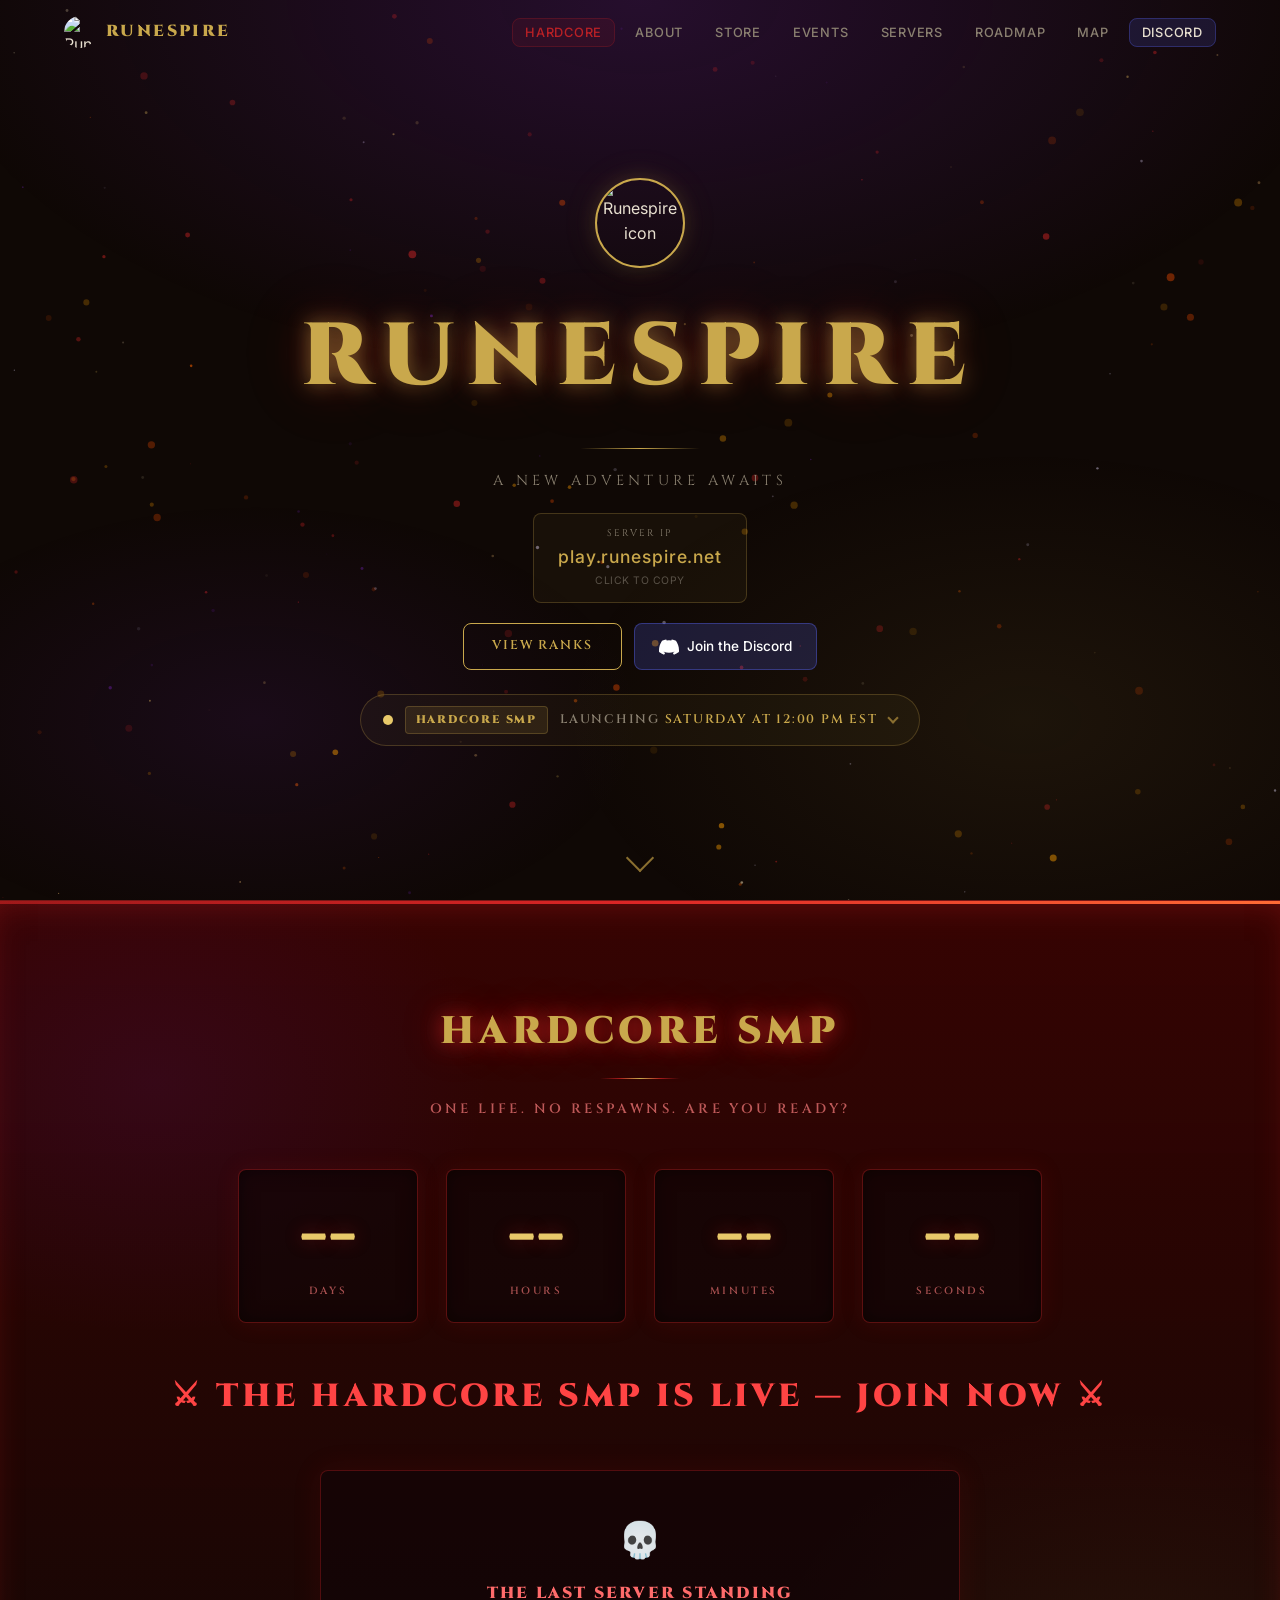
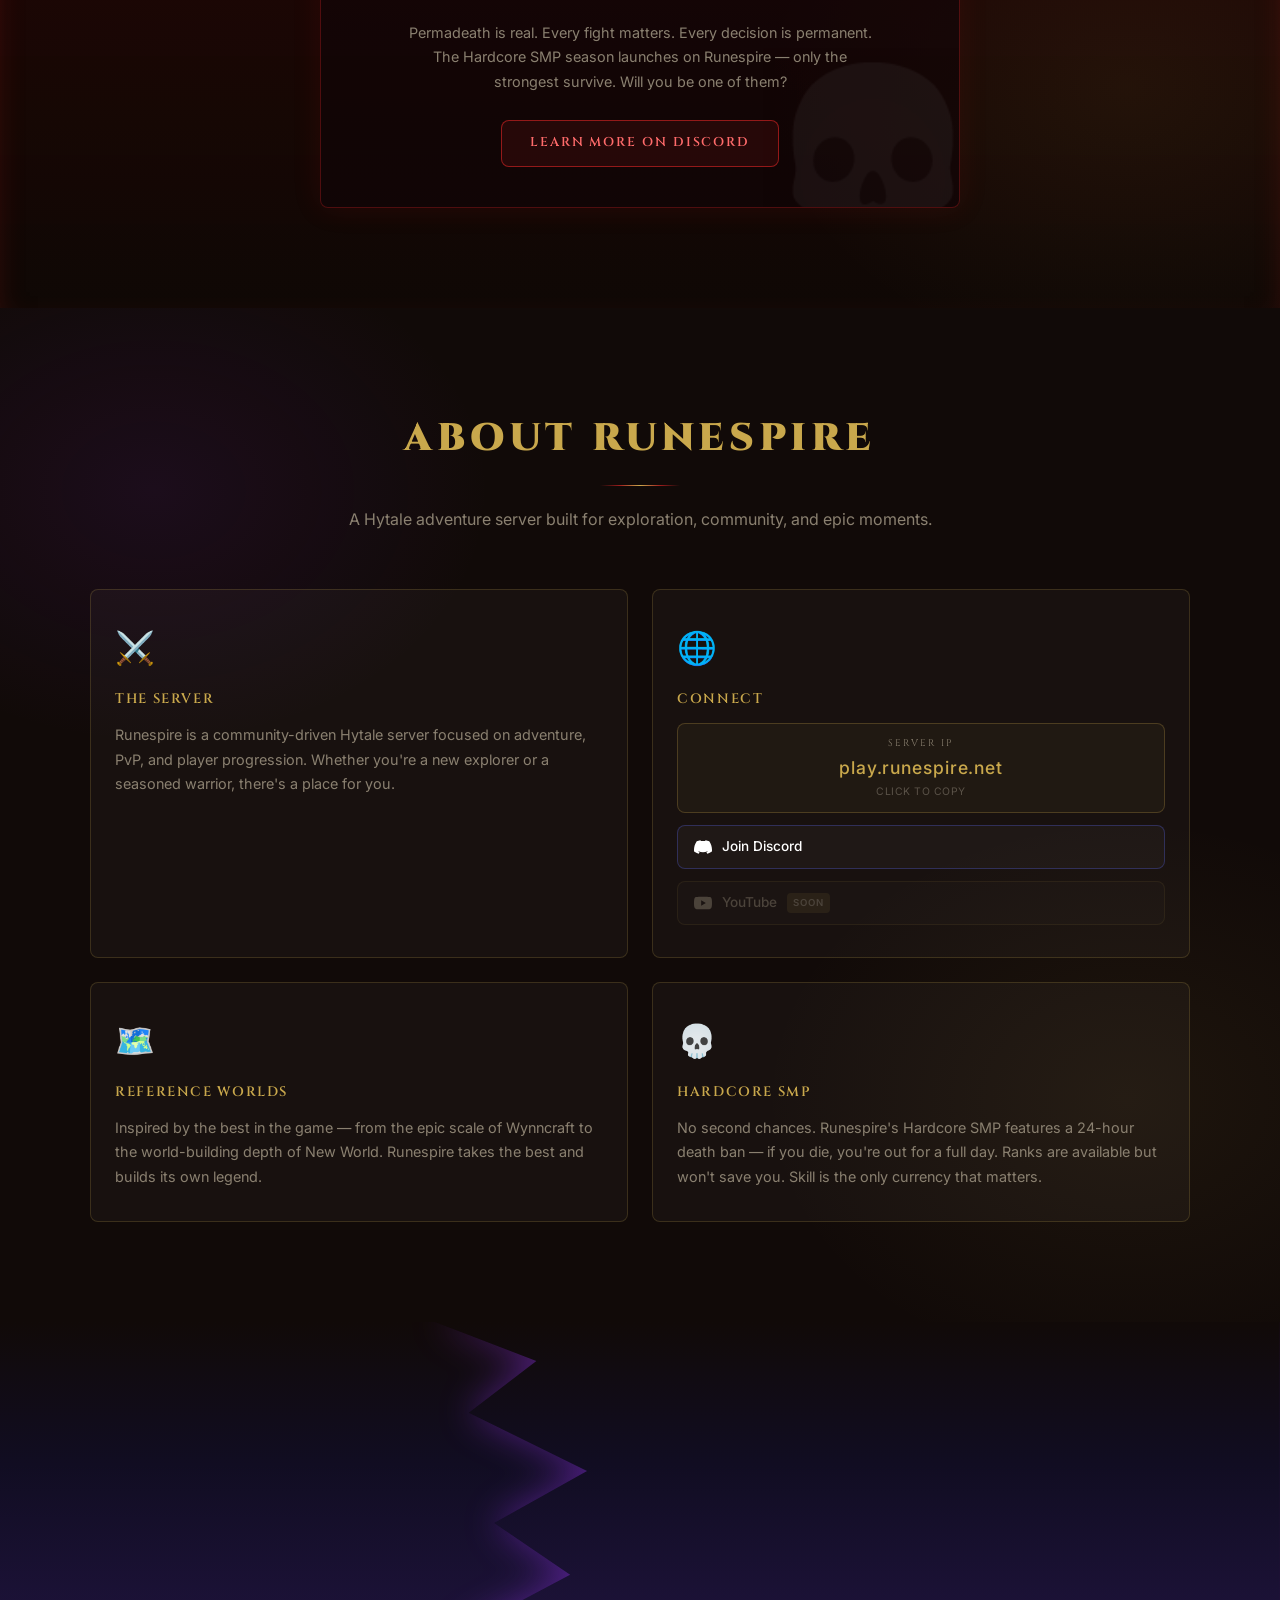
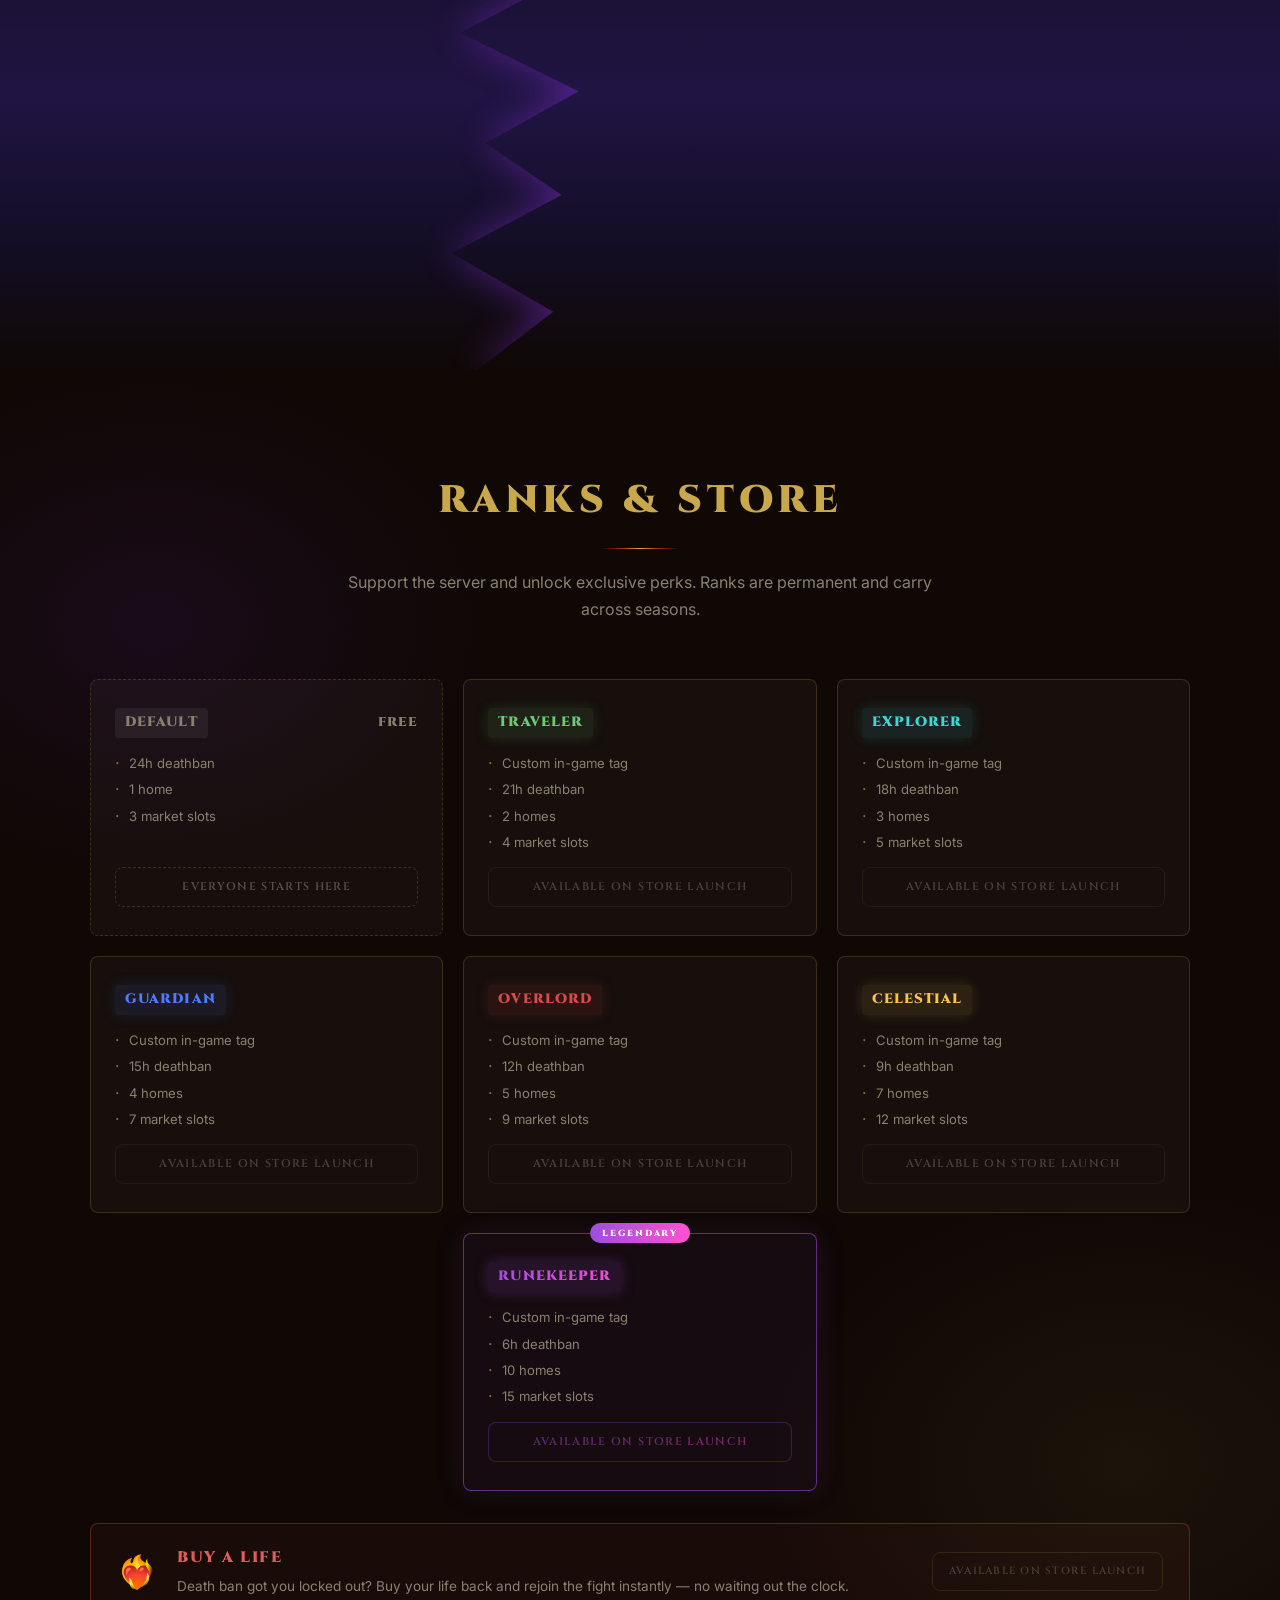
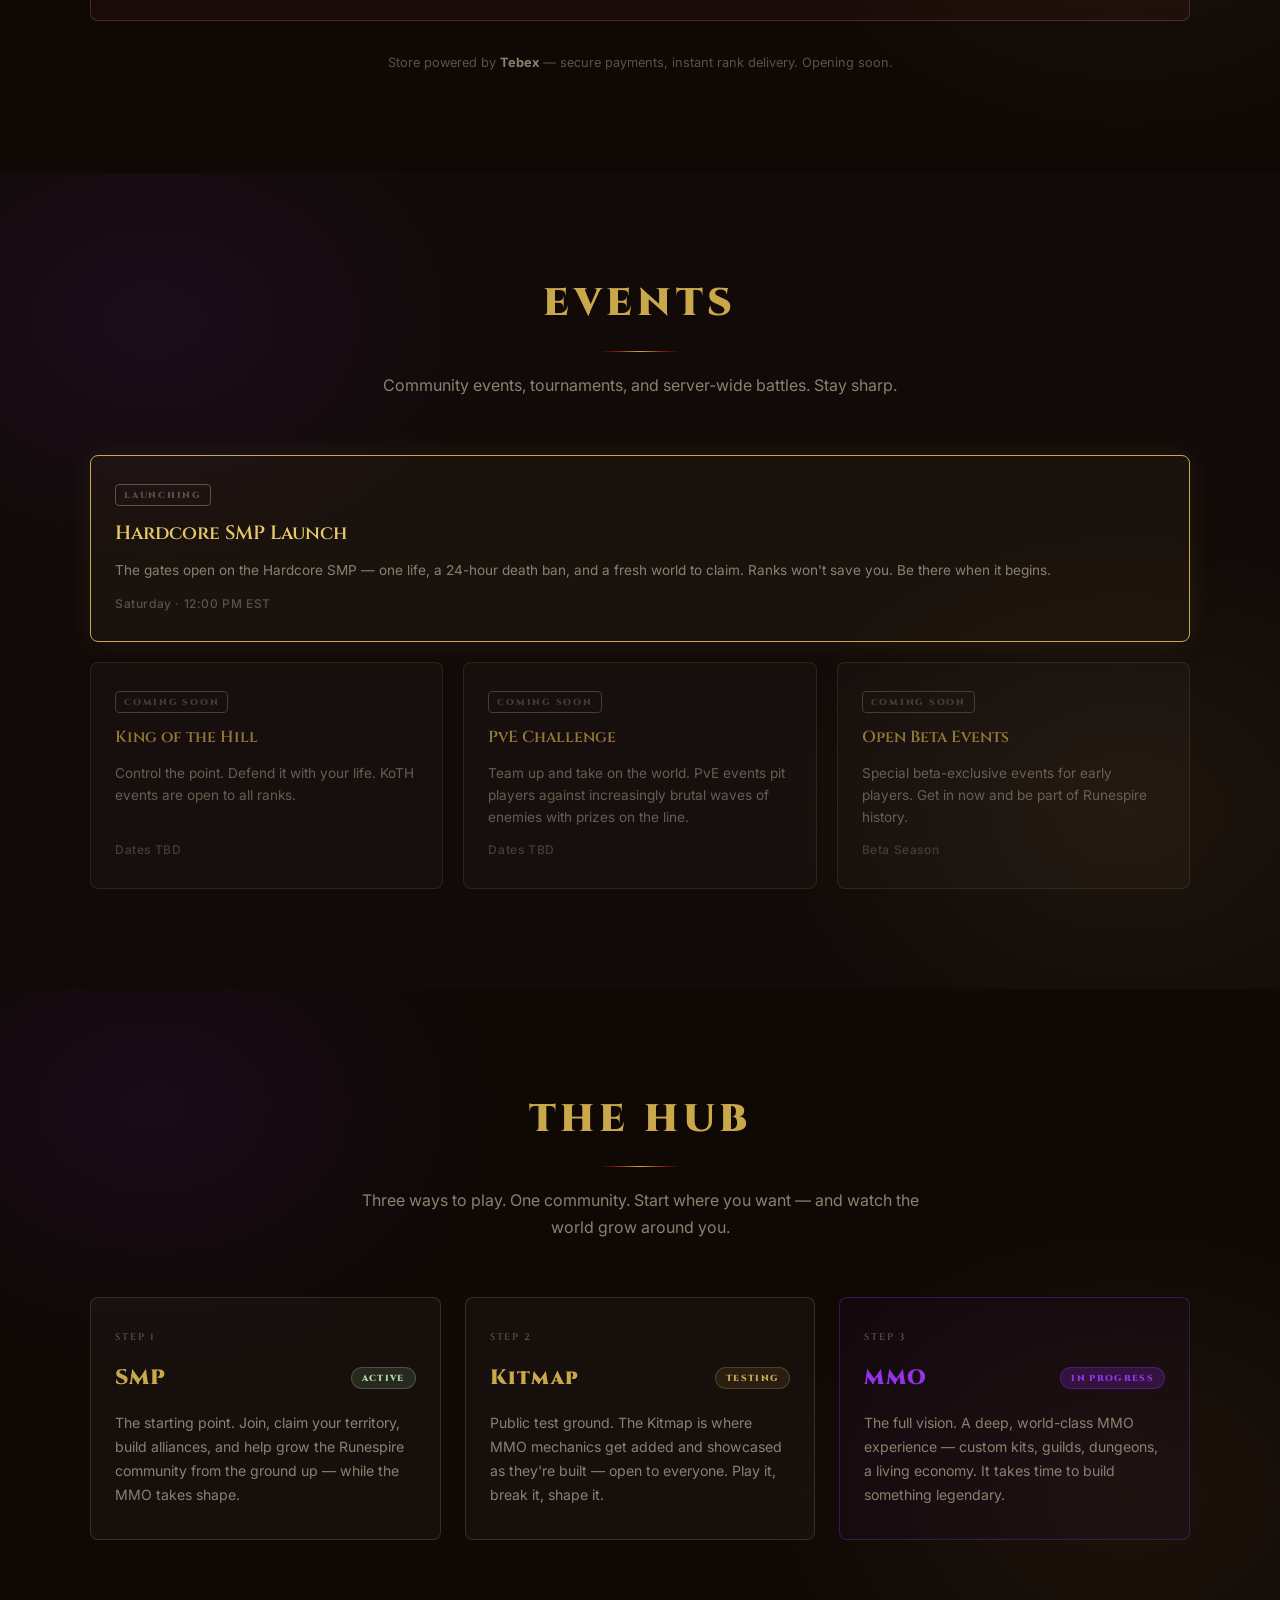
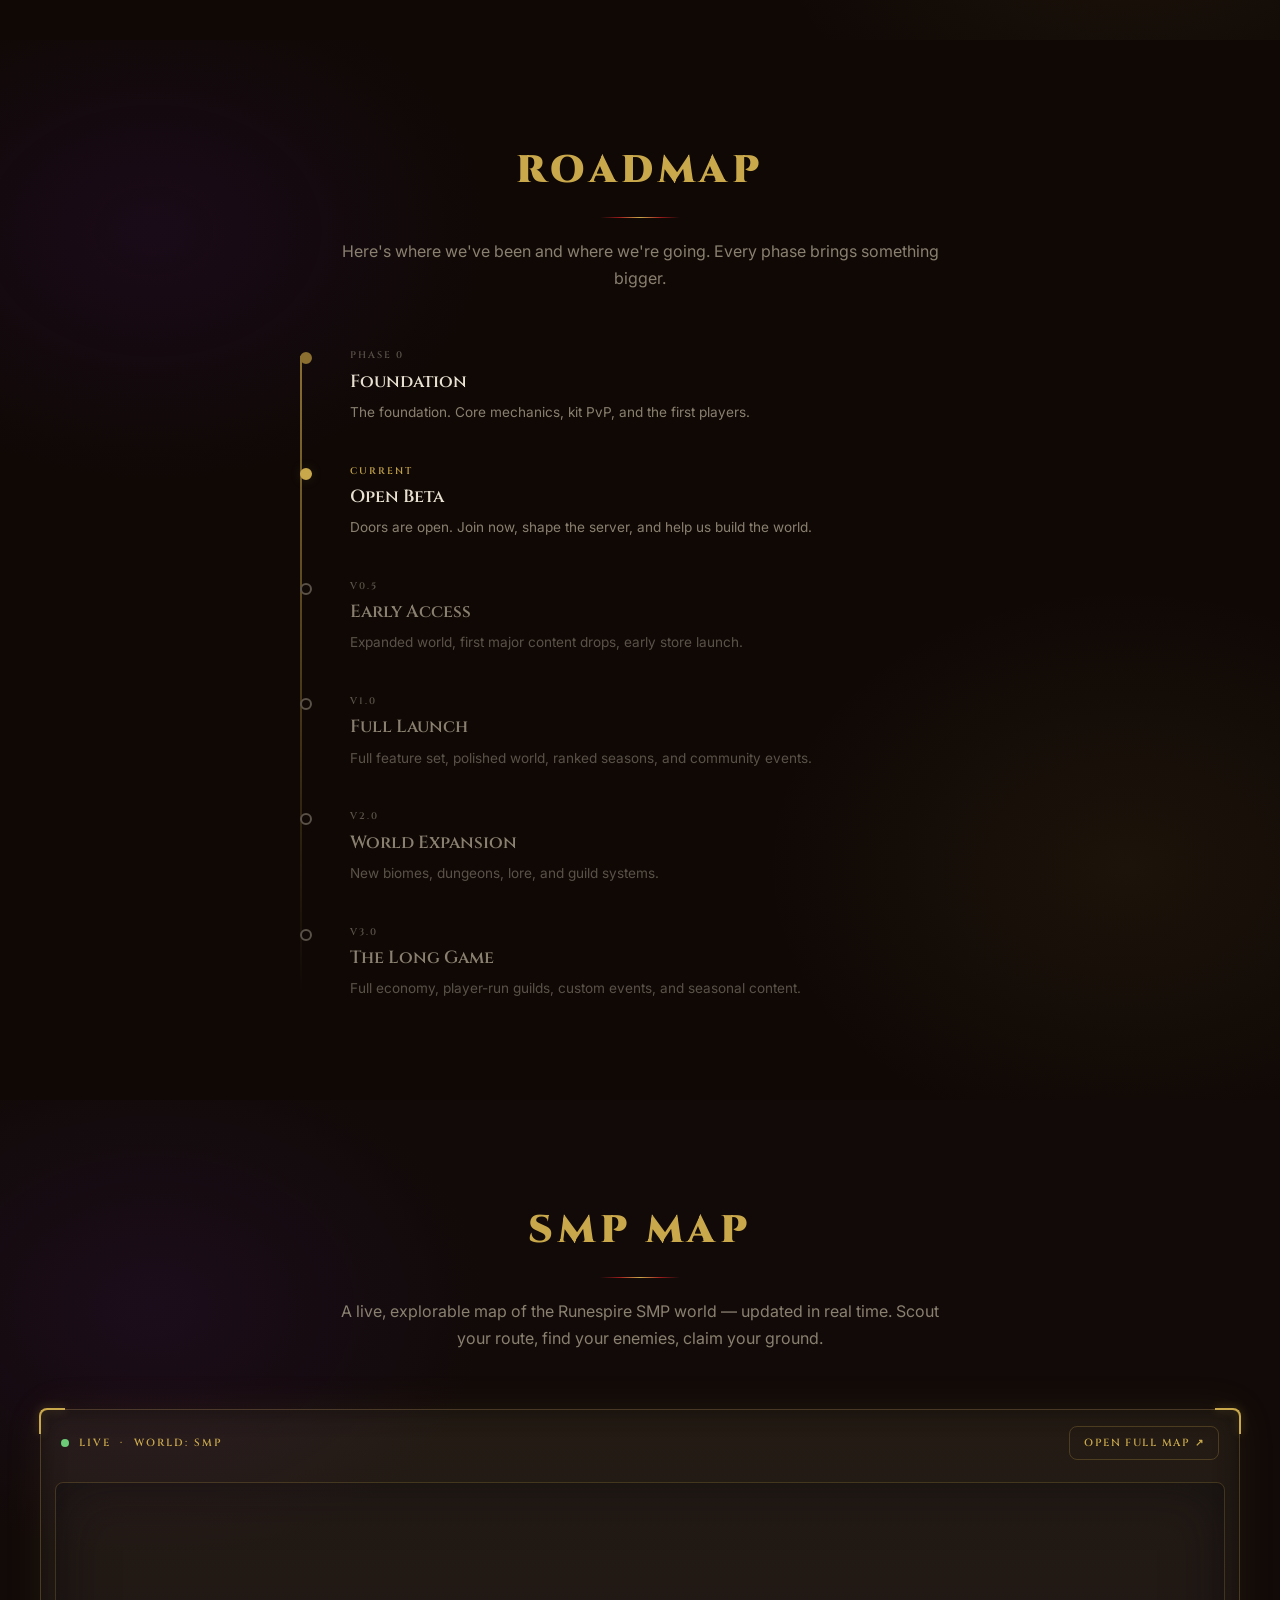
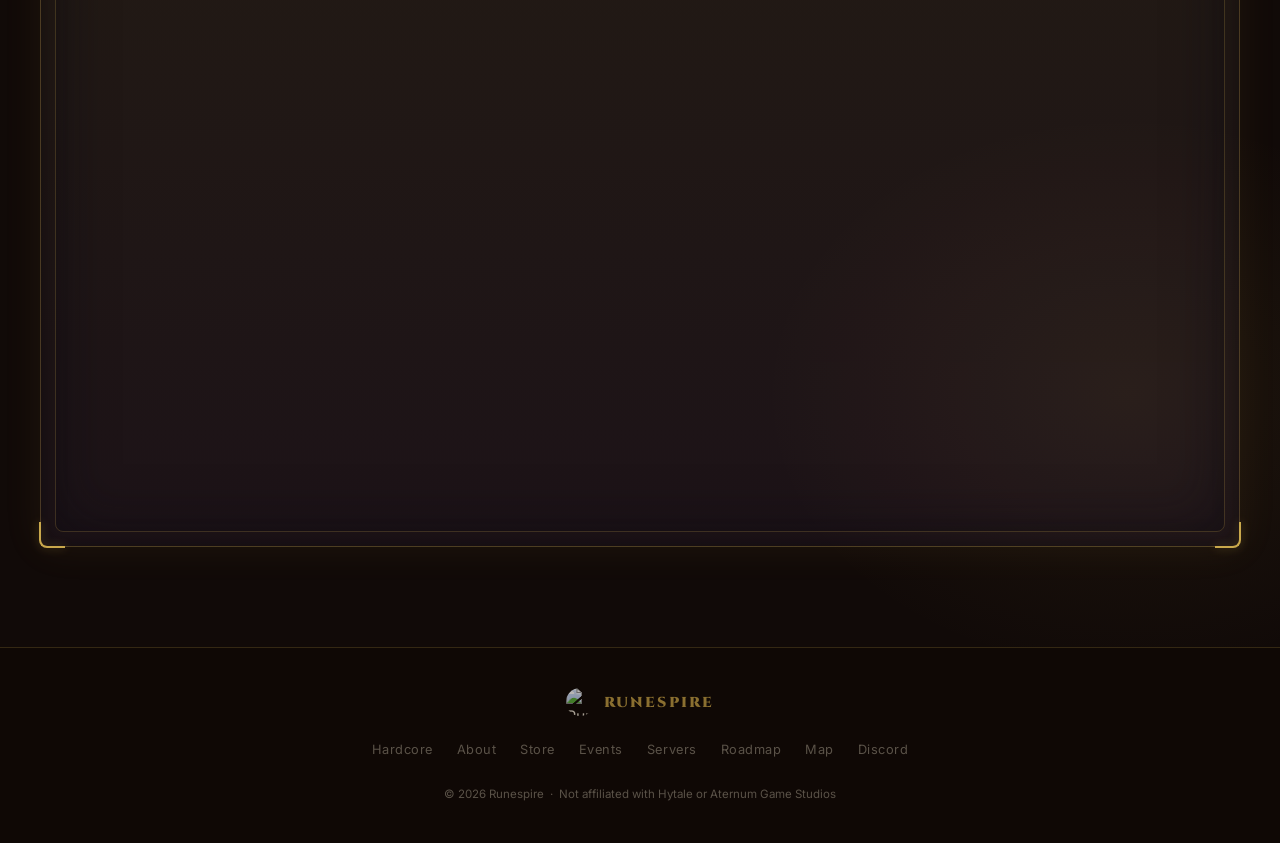
==== commit 770199e0: "Merge dev: callout to countdown, Hardcore first" ====
--- a/index.html
+++ b/index.html
@@ -15,6 +15,7 @@
   <link rel="preconnect" href="https://fonts.gstatic.com" crossorigin />
   <link href="https://fonts.googleapis.com/css2?family=Cinzel:wght@400;600;900&family=Inter:wght@300;400;500&display=swap" rel="stylesheet" />
 
+  <link rel="icon" href="https://cdn.discordapp.com/icons/1477785070197674254/c478e4f0dd5d77b28ea150be5aabb9c9.webp?size=64&quality=lossless" type="image/webp" />
   <link rel="stylesheet" href="css/styles.css" />
 </head>
 <body>
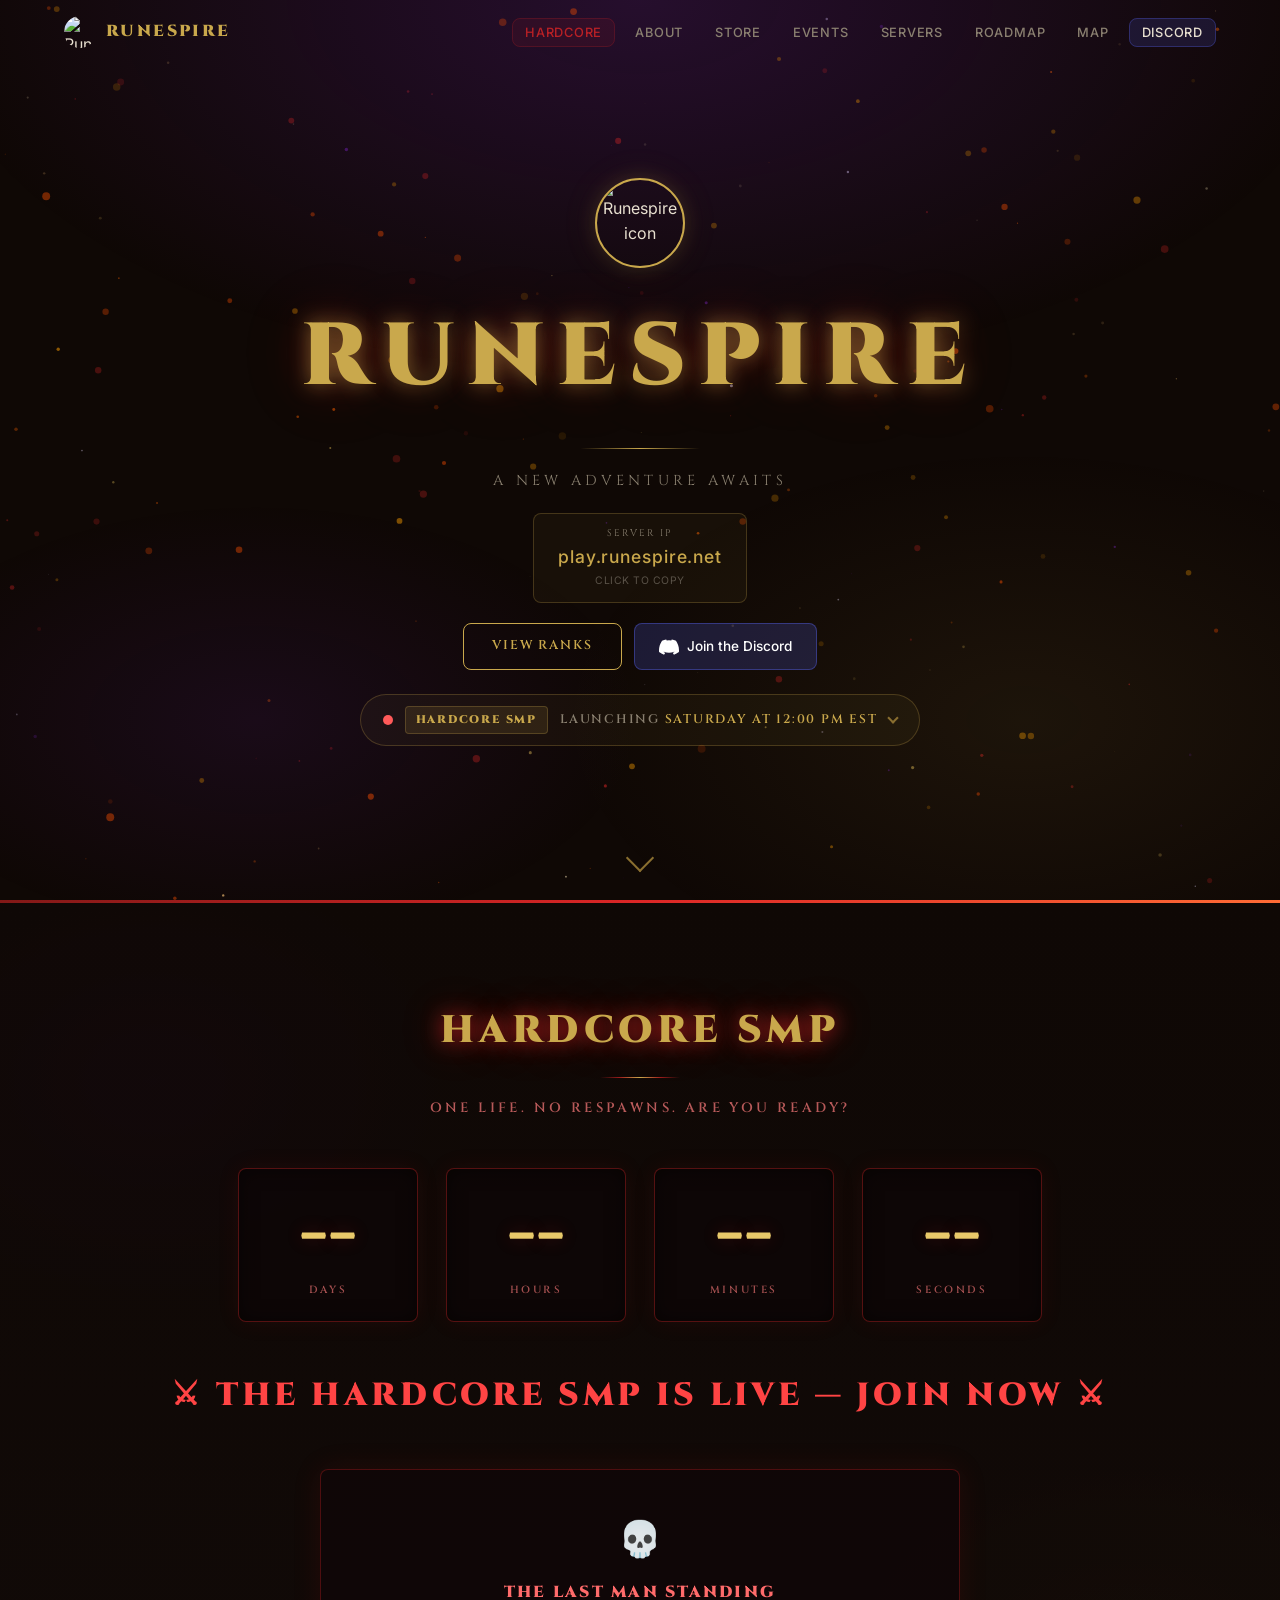
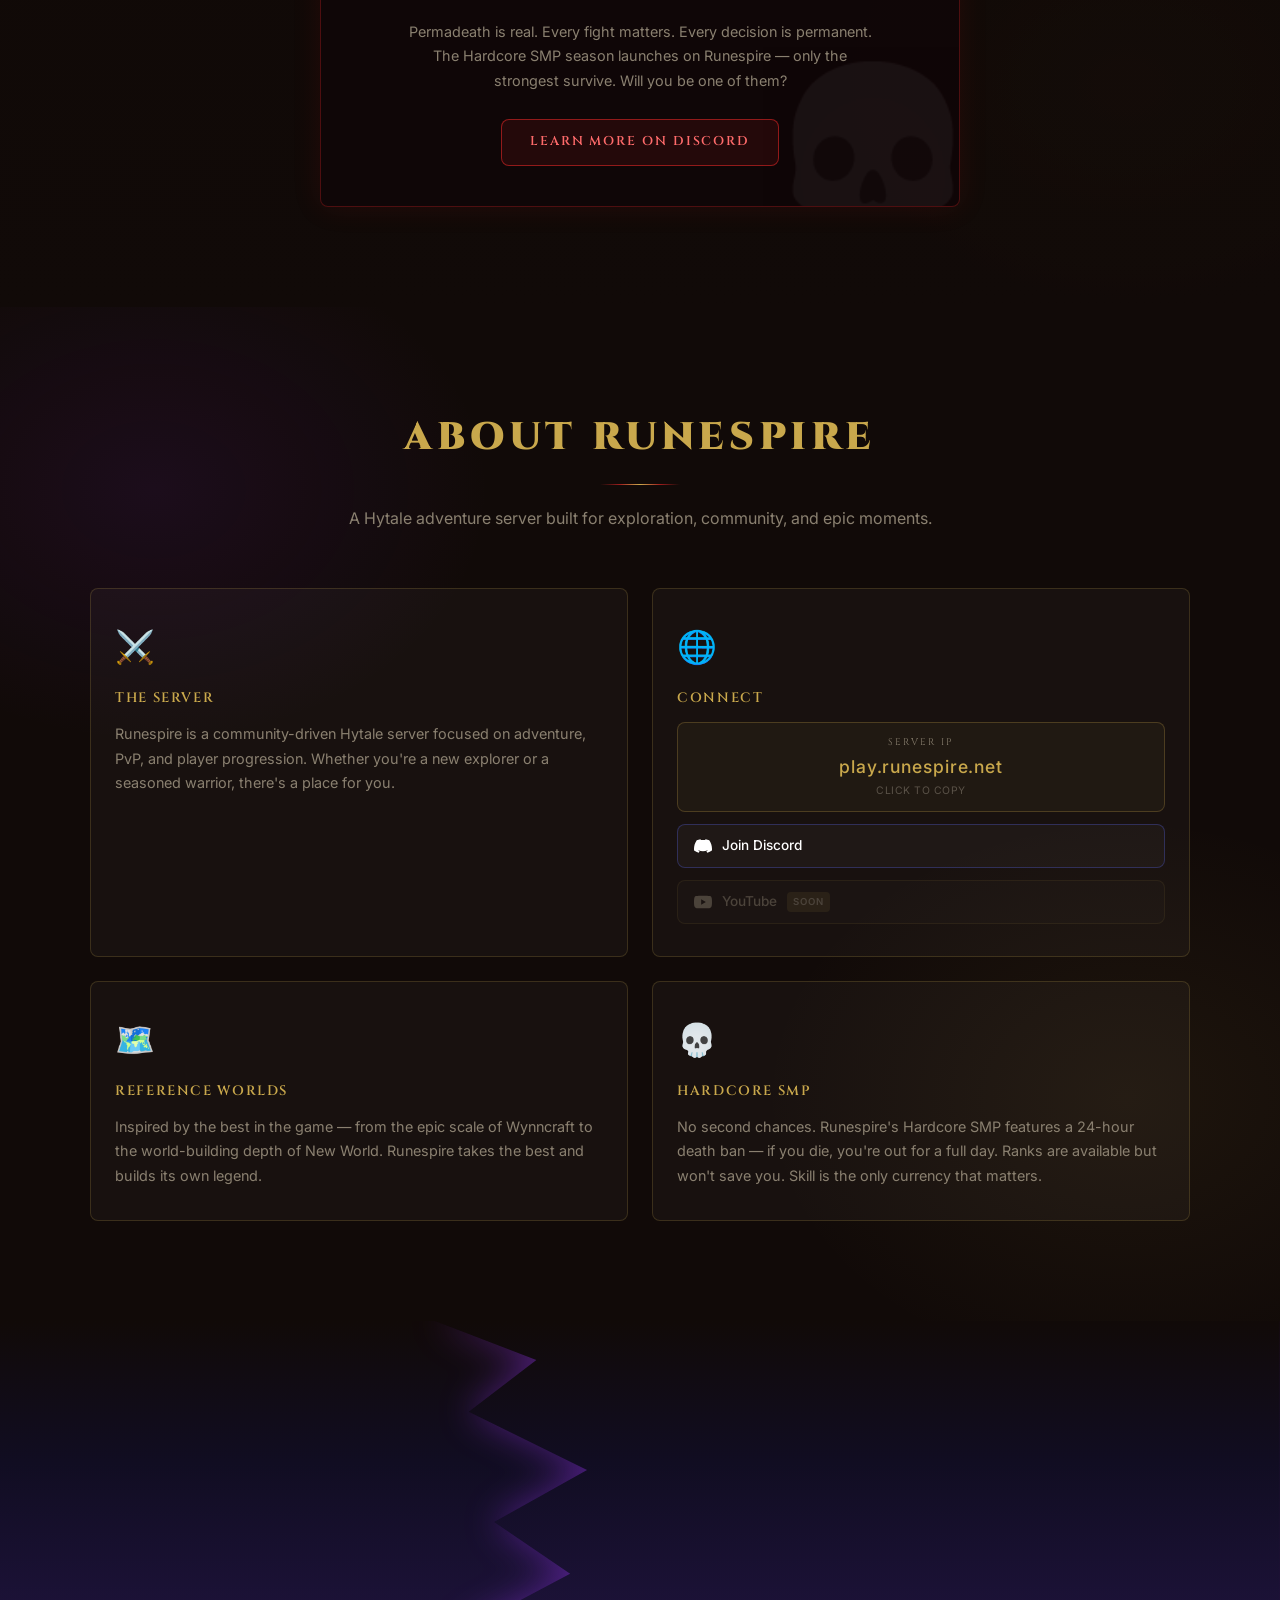
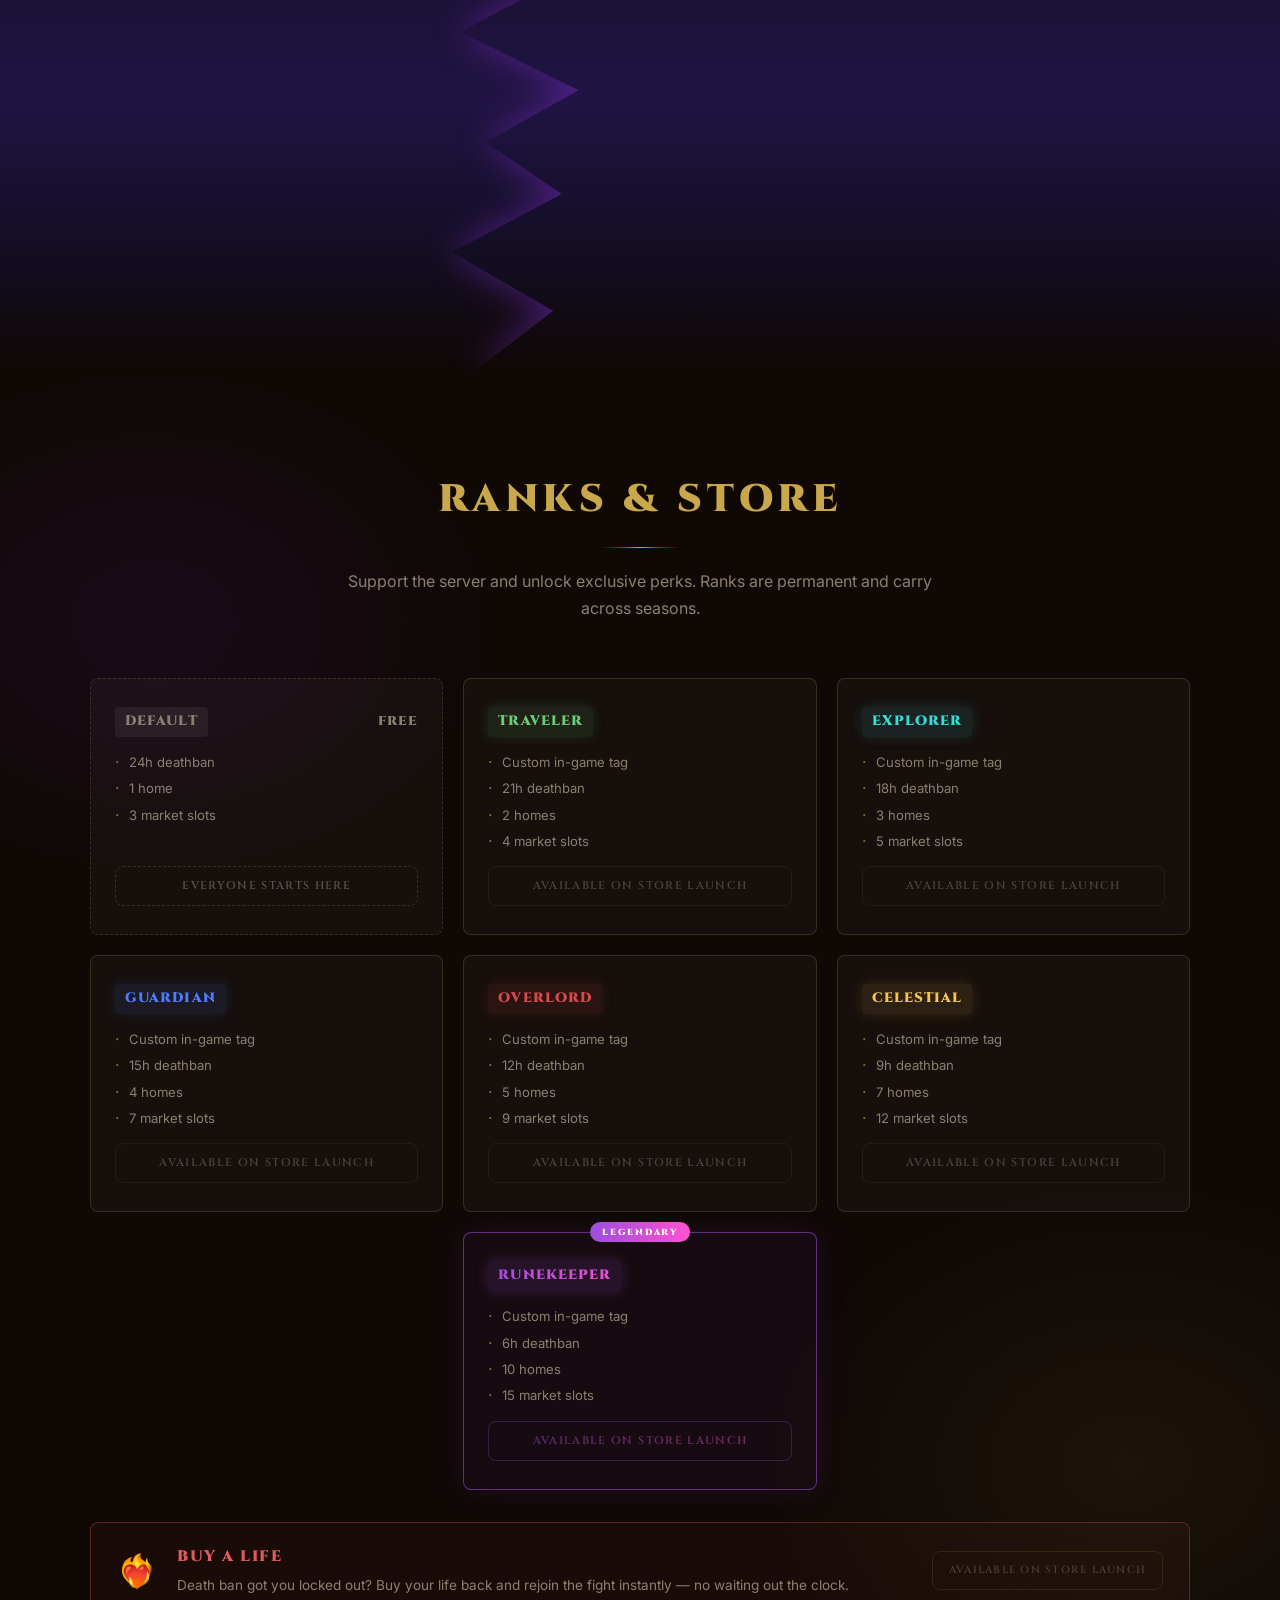
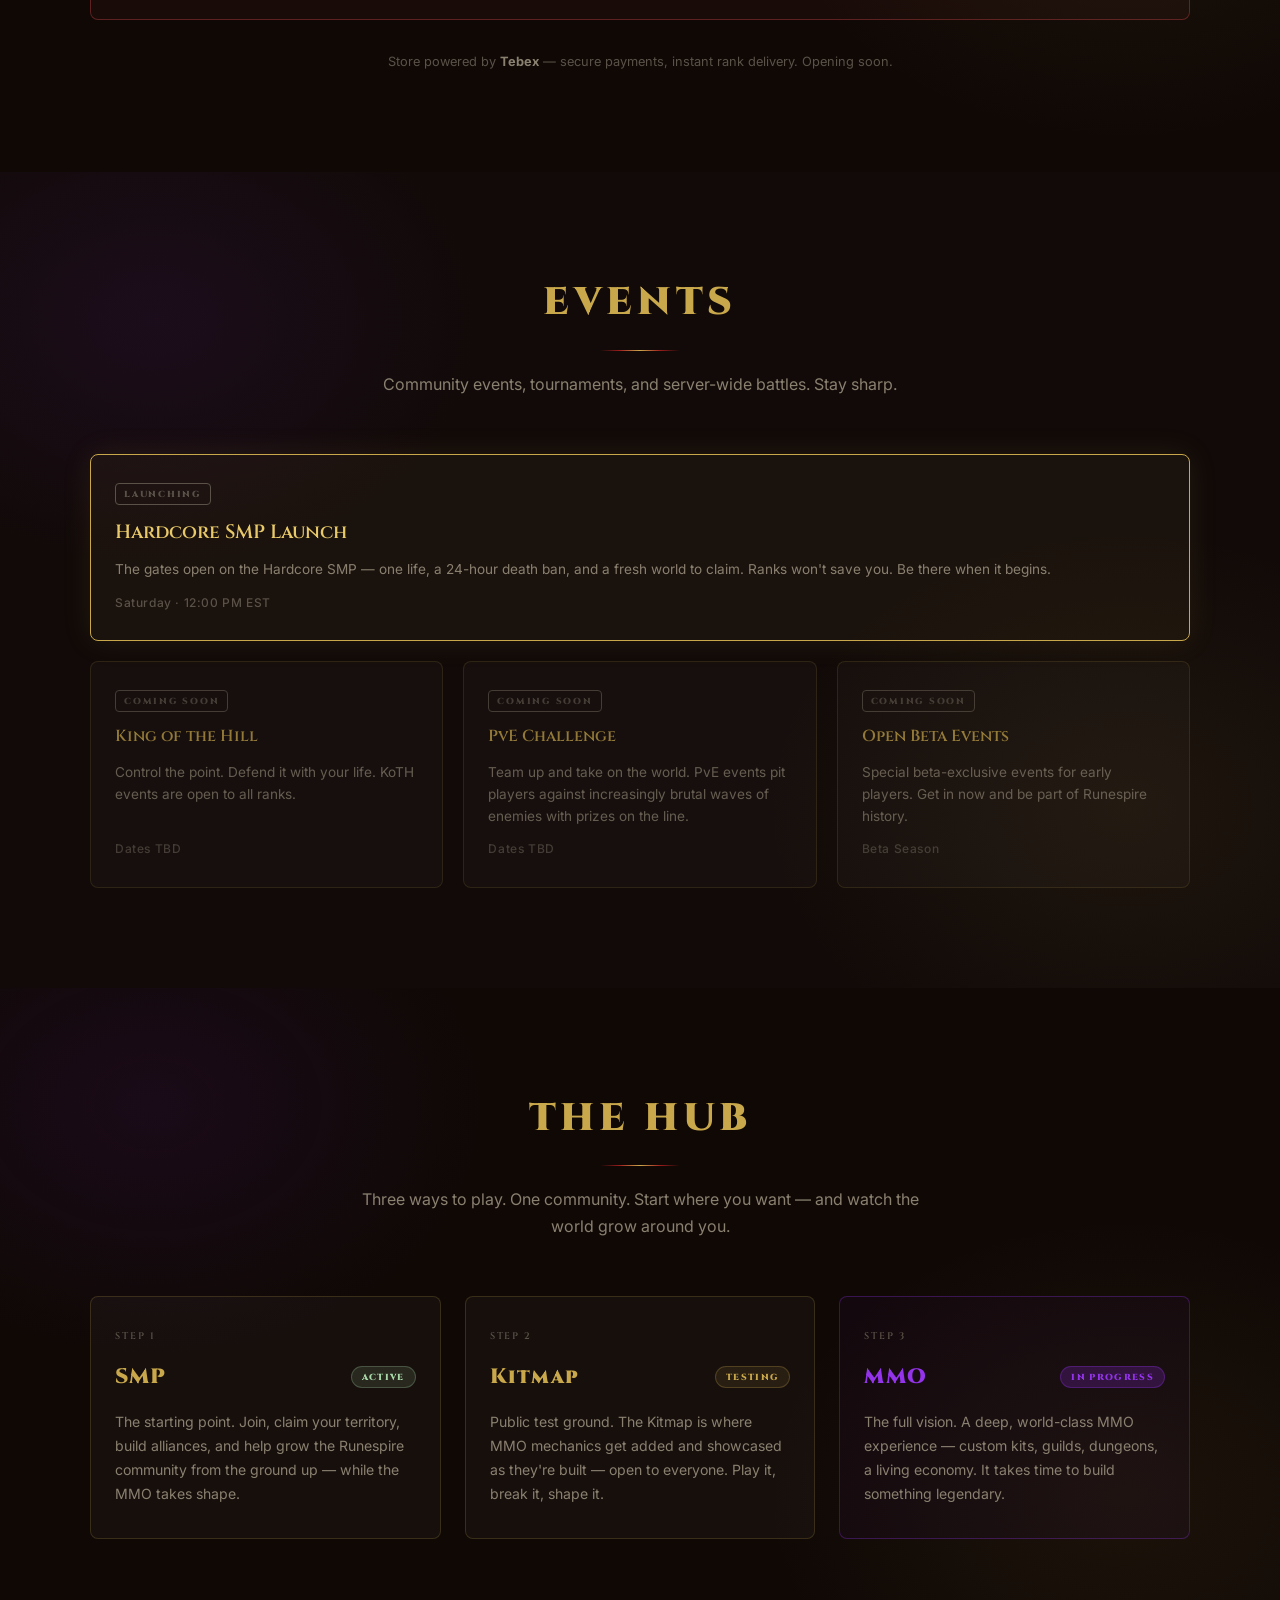
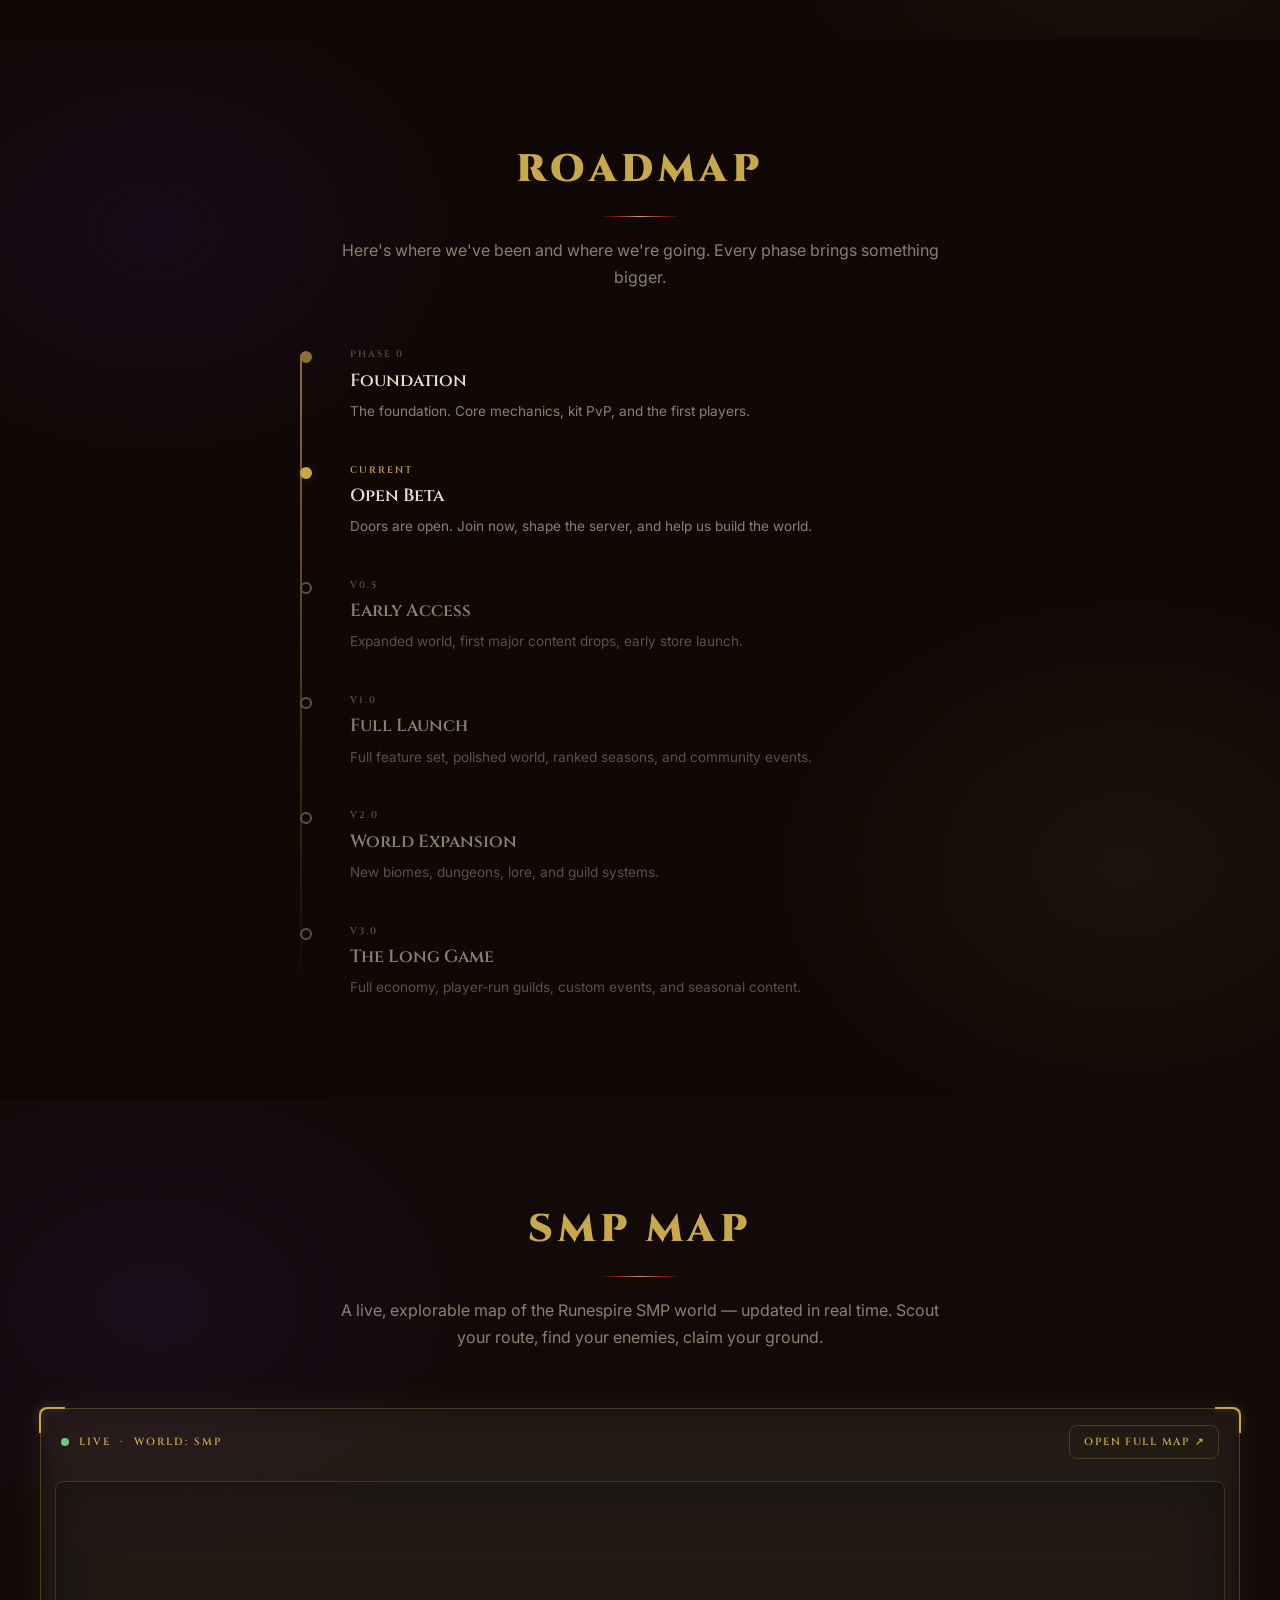
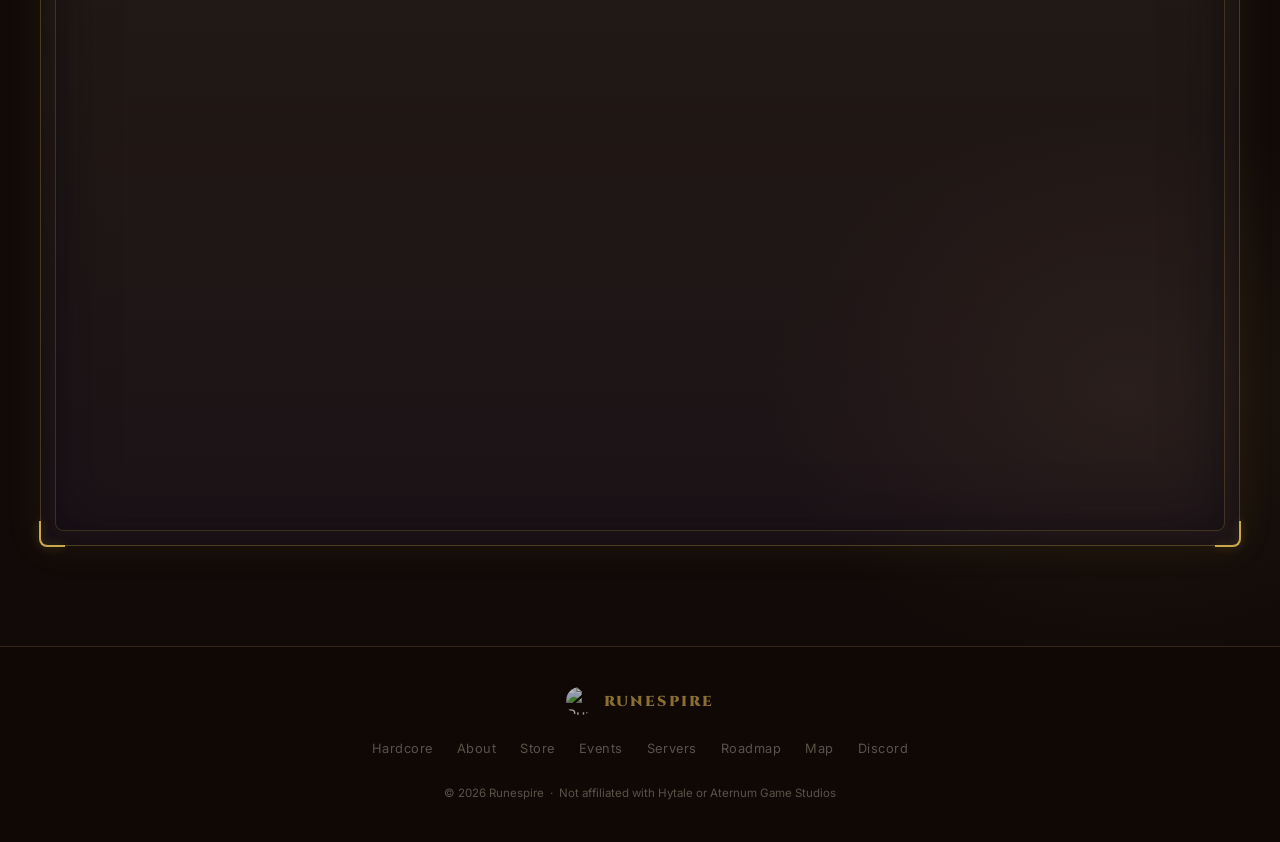
==== commit eb31def2: "Rename hardcore card title to The Last Man Standing Co-Authored-By: Claude Fable 5 <noreply@anthropi" ====
--- a/index.html
+++ b/index.html
@@ -15,7 +15,6 @@
   <link rel="preconnect" href="https://fonts.gstatic.com" crossorigin />
   <link href="https://fonts.googleapis.com/css2?family=Cinzel:wght@400;600;900&family=Inter:wght@300;400;500&display=swap" rel="stylesheet" />
 
-  <link rel="icon" href="https://cdn.discordapp.com/icons/1477785070197674254/c478e4f0dd5d77b28ea150be5aabb9c9.webp?size=64&quality=lossless" type="image/webp" />
   <link rel="stylesheet" href="css/styles.css" />
 </head>
 <body>
@@ -125,7 +124,7 @@
 
       <div class="hardcore-card">
         <div class="hardcore-card__icon" aria-hidden="true">💀</div>
-        <h3 class="hardcore-card__title">The Last Server Standing</h3>
+        <h3 class="hardcore-card__title">The Last Man Standing</h3>
         <p class="hardcore-card__text">Permadeath is real. Every fight matters. Every decision is permanent. The Hardcore SMP season launches on Runespire — only the strongest survive. Will you be one of them?</p>
         <a href="https://discord.gg/47PJvtFb" class="btn-hardcore" target="_blank" rel="noopener noreferrer">Learn More on Discord</a>
       </div>
--- a/css/styles.css
+++ b/css/styles.css
@@ -283,11 +283,11 @@
   padding: 11px 22px;
   border: 1px solid var(--gold-border);
   border-radius: 999px;
-  /* same fill as the IP badge above it, so the hero reads as one set */
+  /* gold like the rest of the hero — the red lives in the sheen + ember glow */
   background: rgba(201, 168, 76, 0.05);
   overflow: hidden;
   cursor: pointer;
-  animation: revealUp 0.5s ease forwards 1.9s, calloutGlow 2.6s ease-in-out infinite 2.4s;
+  animation: revealUp 0.5s ease forwards 1.9s, calloutEmber 2.6s ease-in-out infinite 2.4s;
   opacity: 0;
   transform: translateY(16px);
   /* scale is a separate property so hover works despite the animation's fill-mode owning transform */
@@ -300,7 +300,7 @@
   scale: 1.04;
 }
 
-/* Gold sheen sweeping across the pill */
+/* Red shine sweeping across the gold pill — the "means business" cue */
 .launch-callout::after {
   content: '';
   position: absolute;
@@ -308,7 +308,7 @@
   bottom: 0;
   left: -60%;
   width: 40%;
-  background: linear-gradient(105deg, transparent, rgba(232, 201, 106, 0.12), transparent);
+  background: linear-gradient(105deg, transparent, rgba(255, 70, 50, 0.2), transparent);
   transform: skewX(-20deg);
   animation: calloutSheen 4.5s ease-in-out infinite 3s;
   pointer-events: none;
@@ -319,8 +319,8 @@
   width: 10px;
   height: 10px;
   border-radius: 50%;
-  background: var(--gold-light);
-  animation: pulseDot 1.8s ease-out infinite;
+  background: #ff5a5a;
+  animation: pulseDotRed 1.8s ease-out infinite;
 }
 
 .launch-callout__badge {
@@ -379,6 +379,18 @@
 @keyframes calloutGlow {
   0%, 100% { box-shadow: 0 0 12px var(--gold-glow); }
   50%      { box-shadow: 0 0 24px rgba(201, 168, 76, 0.22); }
+}
+
+/* Gold at rest, breathing toward red at the peak — gold pill, red intent */
+@keyframes calloutEmber {
+  0%, 100% { box-shadow: 0 0 12px var(--gold-glow); }
+  50%      { box-shadow: 0 0 22px rgba(220, 38, 38, 0.28); }
+}
+
+@keyframes pulseDotRed {
+  0%   { box-shadow: 0 0 0 0 rgba(255, 90, 90, 0.55); }
+  70%  { box-shadow: 0 0 0 10px rgba(255, 90, 90, 0); }
+  100% { box-shadow: 0 0 0 0 rgba(255, 90, 90, 0); }
 }
 
 @keyframes calloutSheen {
@@ -1860,18 +1872,34 @@
    HARDCORE SMP — countdown + launch event
    ============================================================ */
 .section--hardcore {
-  background:
-    linear-gradient(180deg, rgba(80, 0, 0, 0.6) 0%, var(--bg) 100%),
-    var(--bg);
-  border-top: 1px solid rgba(220, 38, 38, 0.5);
-  box-shadow: inset 0 14px 36px -14px rgba(220, 38, 38, 0.35);
-}
-
-/* Crimson ambient orbs instead of the default gold/purple */
+  /* --heat is scroll-driven (0.25 → 1) by main.js as the section
+     enters the viewport, so the red atmosphere swells seamlessly
+     instead of arriving as a hard-edged block */
+  --heat: 0.6;
+  /* base flows from the hero's bg into the About section's bg */
+  background: linear-gradient(180deg, var(--bg) 0%, var(--bg-section) 100%);
+}
+
+/* Animated war-drum atmosphere: a red core beating like a heart over
+   a purple undertone, fading to transparent at both edges so the
+   section blends into its neighbors */
 .section--hardcore::before {
   background:
-    radial-gradient(ellipse 480px 360px at 15% 20%, rgba(220, 38, 38, 0.1), transparent 70%),
-    radial-gradient(ellipse 520px 400px at 85% 80%, rgba(255, 100, 0, 0.06), transparent 70%);
+    radial-gradient(ellipse 75% 55% at 50% 32%, rgba(180, 20, 20, 0.34), transparent 72%),
+    radial-gradient(ellipse 45% 40% at 18% 78%, rgba(255, 100, 0, 0.10), transparent 65%),
+    radial-gradient(ellipse 50% 45% at 84% 62%, rgba(107, 33, 168, 0.14), transparent 65%),
+    linear-gradient(180deg, transparent 0%, rgba(80, 0, 0, 0.22) 20%, rgba(80, 0, 0, 0.22) 80%, transparent 100%);
+  opacity: var(--heat);
+  animation: hardcoreHeartbeat 2.6s ease-in-out infinite;
+}
+
+/* Lub-dub double pulse, like a heartbeat under the floor */
+@keyframes hardcoreHeartbeat {
+  0%, 100% { transform: scale(1);     filter: brightness(1); }
+  14%      { transform: scale(1.03);  filter: brightness(1.3); }
+  26%      { transform: scale(1);     filter: brightness(1); }
+  40%      { transform: scale(1.018); filter: brightness(1.16); }
+  54%      { transform: scale(1);     filter: brightness(1); }
 }
 
 .section-title--hardcore {
@@ -1936,7 +1964,10 @@
   background: rgba(12, 5, 8, 0.6);
   border: 1px solid rgba(220, 38, 38, 0.35);
   border-radius: var(--radius);
-  box-shadow: 0 0 24px rgba(220, 38, 38, 0.1), inset 0 0 18px rgba(0, 0, 0, 0.5);
+  /* glow strength rides the scroll-driven heat */
+  box-shadow:
+    0 0 24px rgba(220, 38, 38, calc(0.04 + 0.14 * var(--heat, 0.6))),
+    inset 0 0 18px rgba(0, 0, 0, 0.5);
 }
 
 .countdown-num {
@@ -1945,7 +1976,7 @@
   font-size: clamp(3rem, 6vw, 6rem);
   line-height: 1;
   color: var(--gold-light);
-  text-shadow: 0 0 18px rgba(220, 38, 38, 0.35);
+  text-shadow: 0 0 18px rgba(220, 38, 38, calc(0.12 + 0.42 * var(--heat, 0.6)));
   font-variant-numeric: tabular-nums;
 }
 
@@ -2320,6 +2351,7 @@
     transition: none;
   }
   .section::before,
+  .section--hardcore::before,
   .rank-card__badge-featured,
   .event-card__label--live,
   .roadmap-item--active .roadmap-marker,
@@ -2347,11 +2379,9 @@
   .ranks-grid > .rank-card:nth-child(7) { grid-column: 1 / -1; }
   .events-grid  { grid-template-columns: 1fr; }
   .kits-grid    { grid-template-columns: repeat(2, 1fr); }
-}
-
-@media (max-width: 640px) {
-  :root { --section-pad: 64px; }
-
+
+  /* 8 nav links don't fit inline below ~900px — switch to the
+     hamburger menu here instead of at the phone breakpoint */
   .nav-links {
     display: none;
     position: absolute;
@@ -2368,6 +2398,10 @@
   .nav-links.open  { display: flex; }
   .nav-toggle      { display: flex; }
   .nav-link        { width: 100%; padding: 10px 16px; }
+}
+
+@media (max-width: 640px) {
+  :root { --section-pad: 64px; }
 
   .ranks-grid { grid-template-columns: 1fr; }
   .kits-grid  { grid-template-columns: 1fr; }
@@ -2377,6 +2411,22 @@
   .hero-ctas .btn-discord { width: 100%; justify-content: center; }
 
   .life-item { flex-direction: column; text-align: center; }
+
+  /* Countdown: even 2×2 grid, numerals sized to fit half-width blocks */
+  .countdown { gap: 10px; }
+  .countdown-block {
+    min-width: 0;
+    flex: 1 1 calc(50% - 5px);
+    padding: 20px 10px 16px;
+  }
+  .countdown-num { font-size: clamp(2.4rem, 13vw, 3.5rem); }
+
+  /* Tighter map frame on phones */
+  .map-shell { padding: 10px; }
+  .map-corner { width: 20px; height: 20px; }
+
+  /* Launch callout: stack contents so the pill never overflows */
+  .launch-callout { max-width: 100%; }
 }
 
 @media (max-width: 480px) {
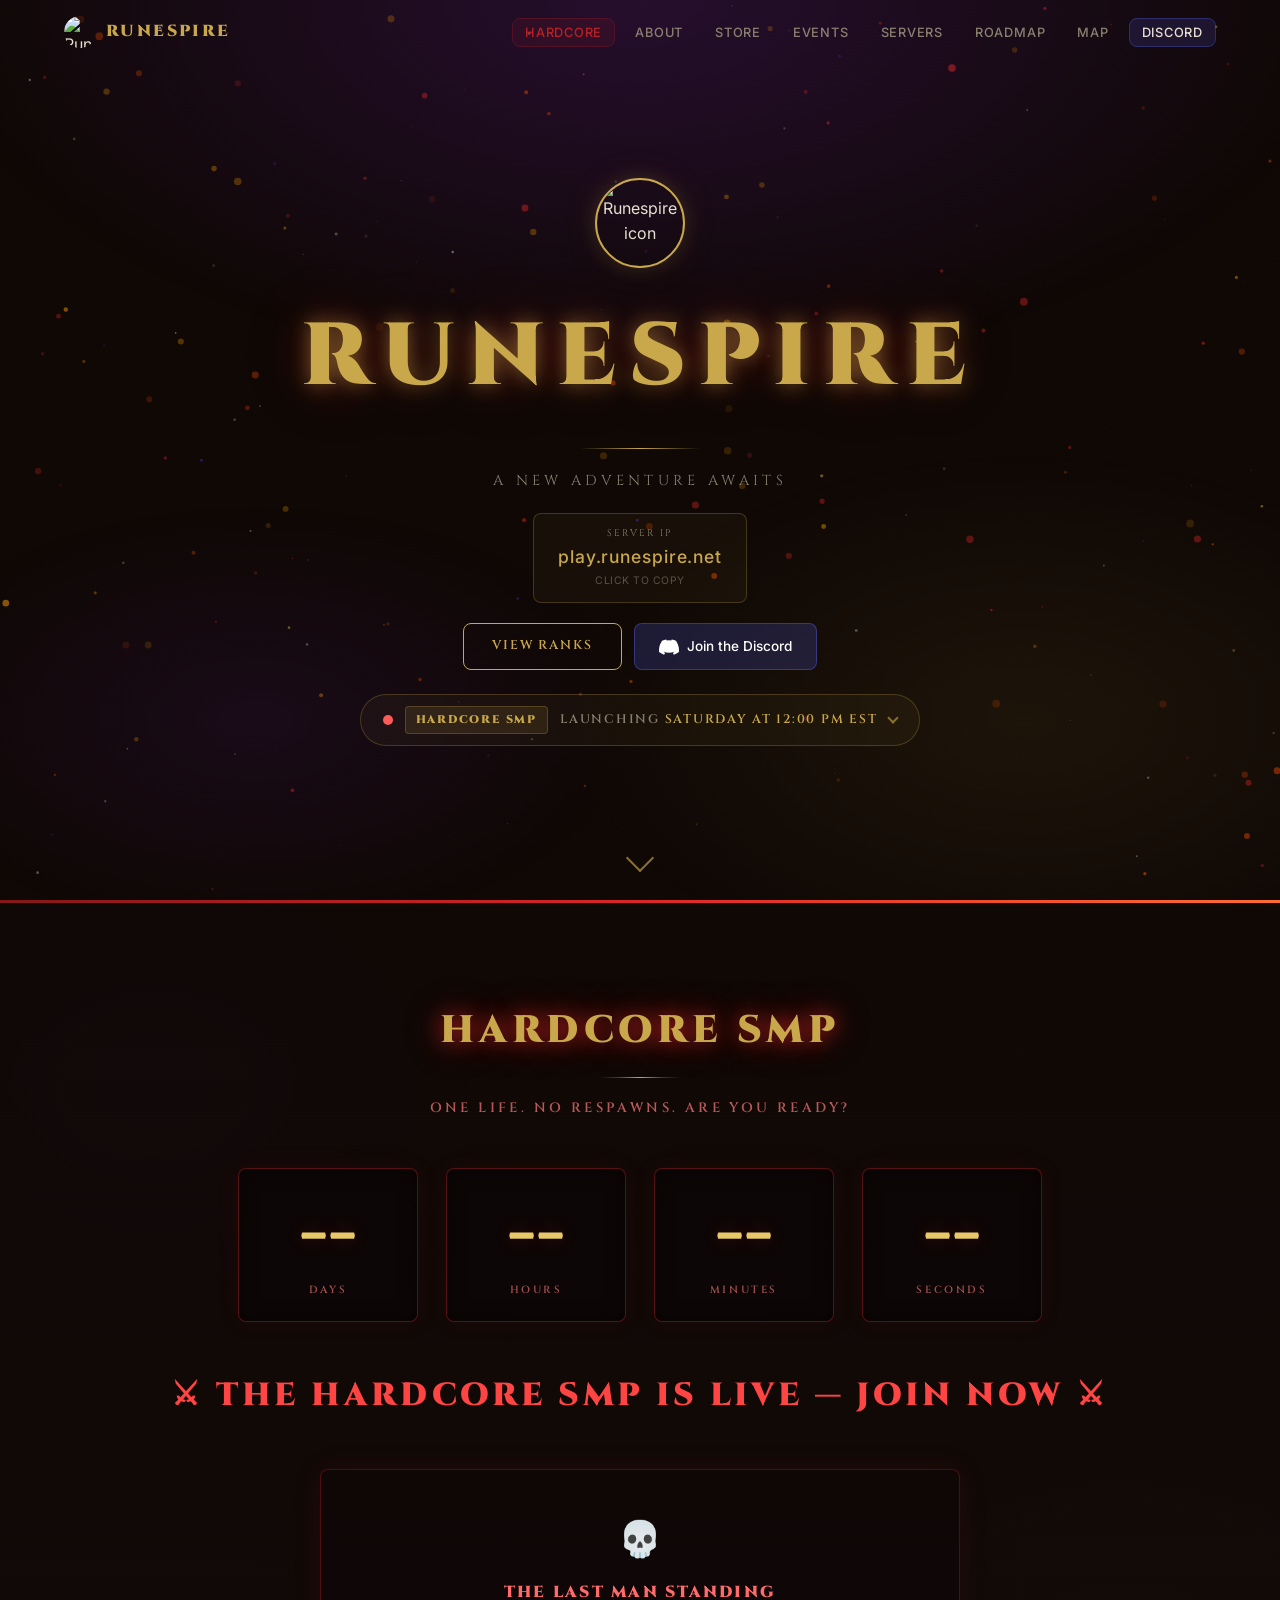
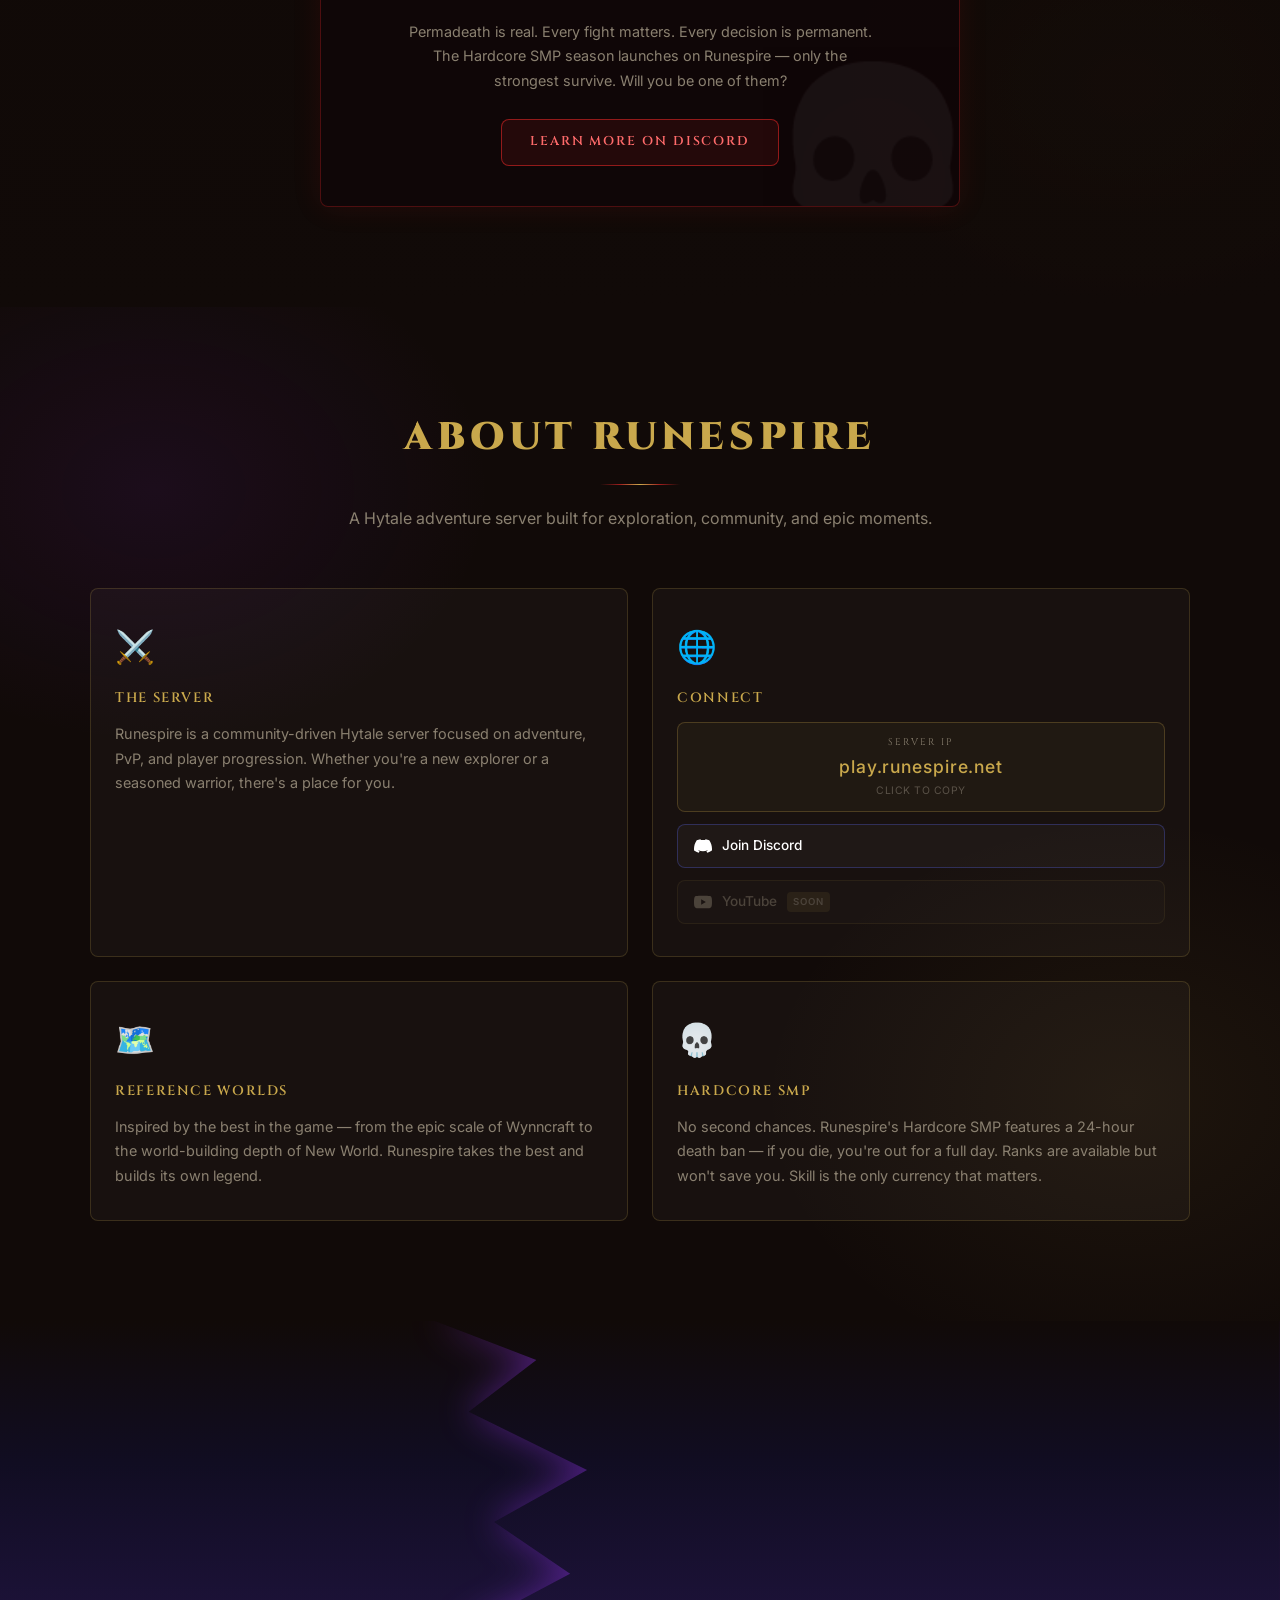
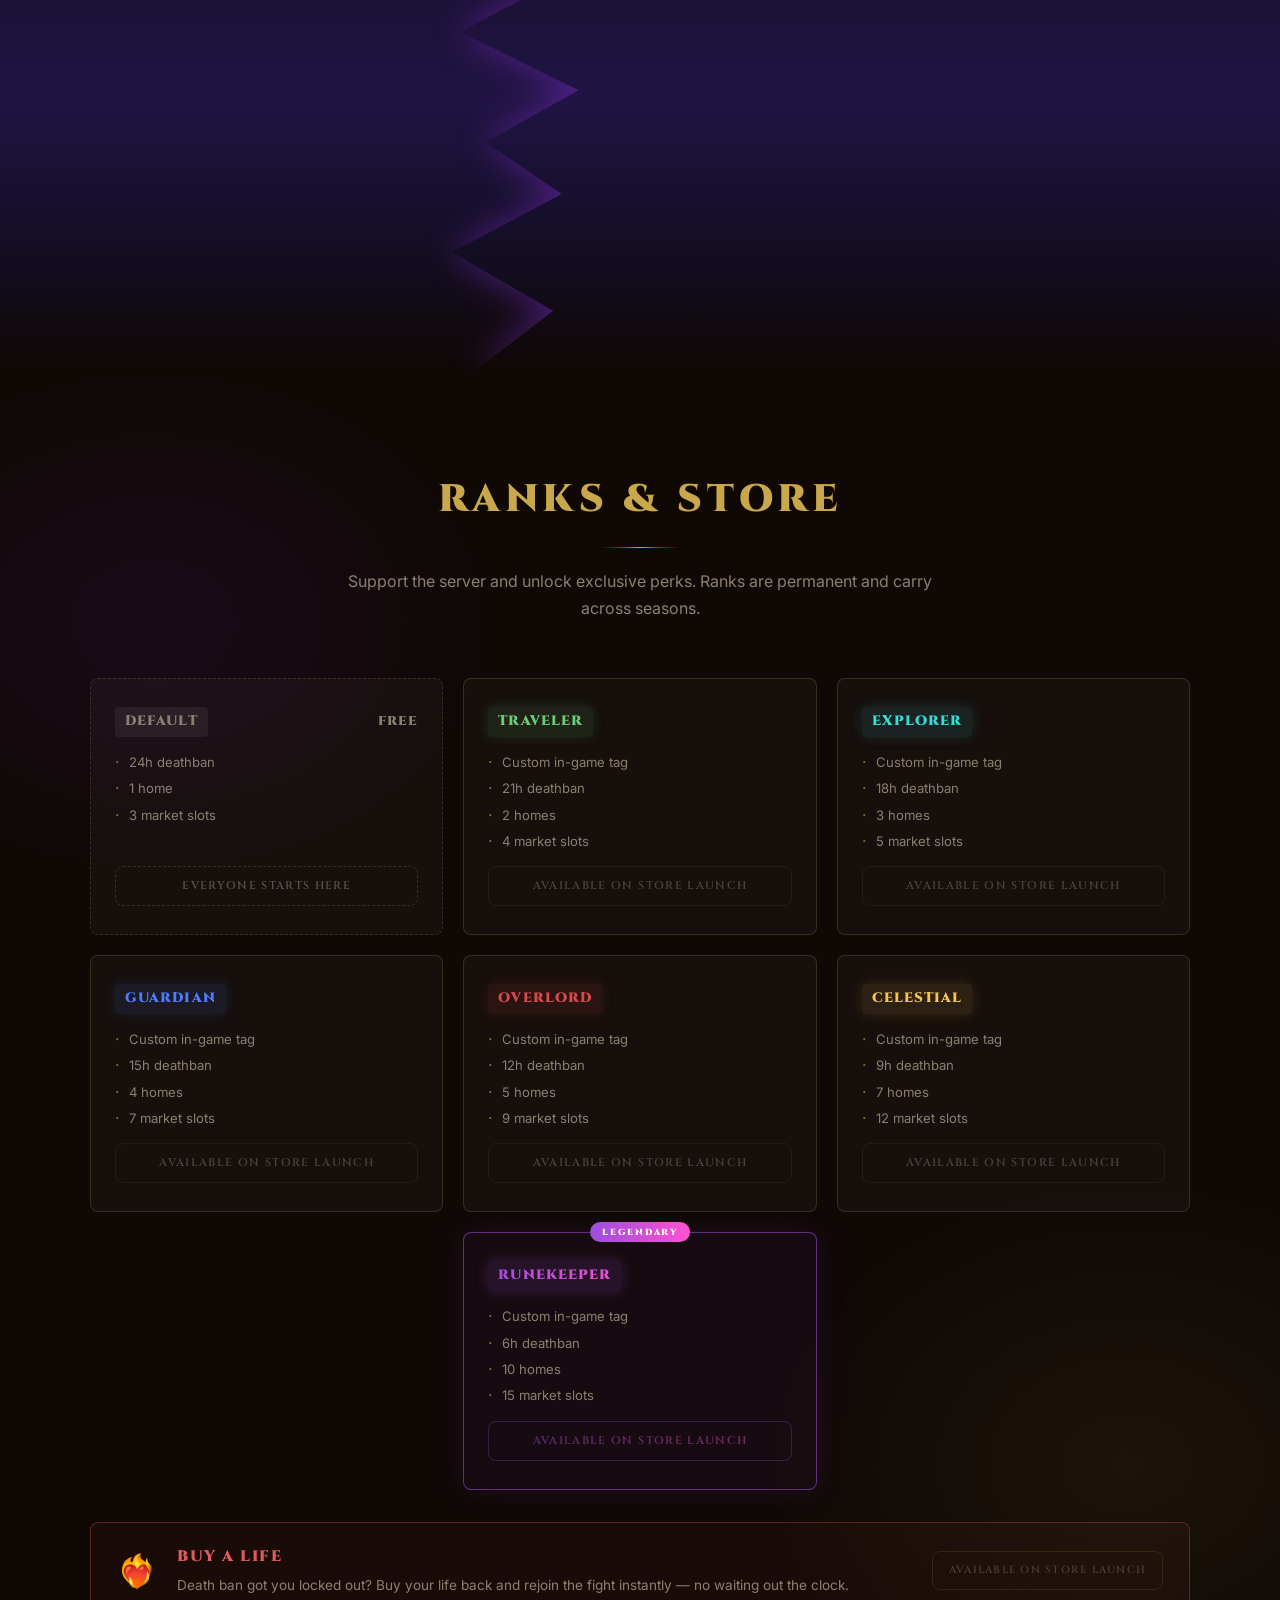
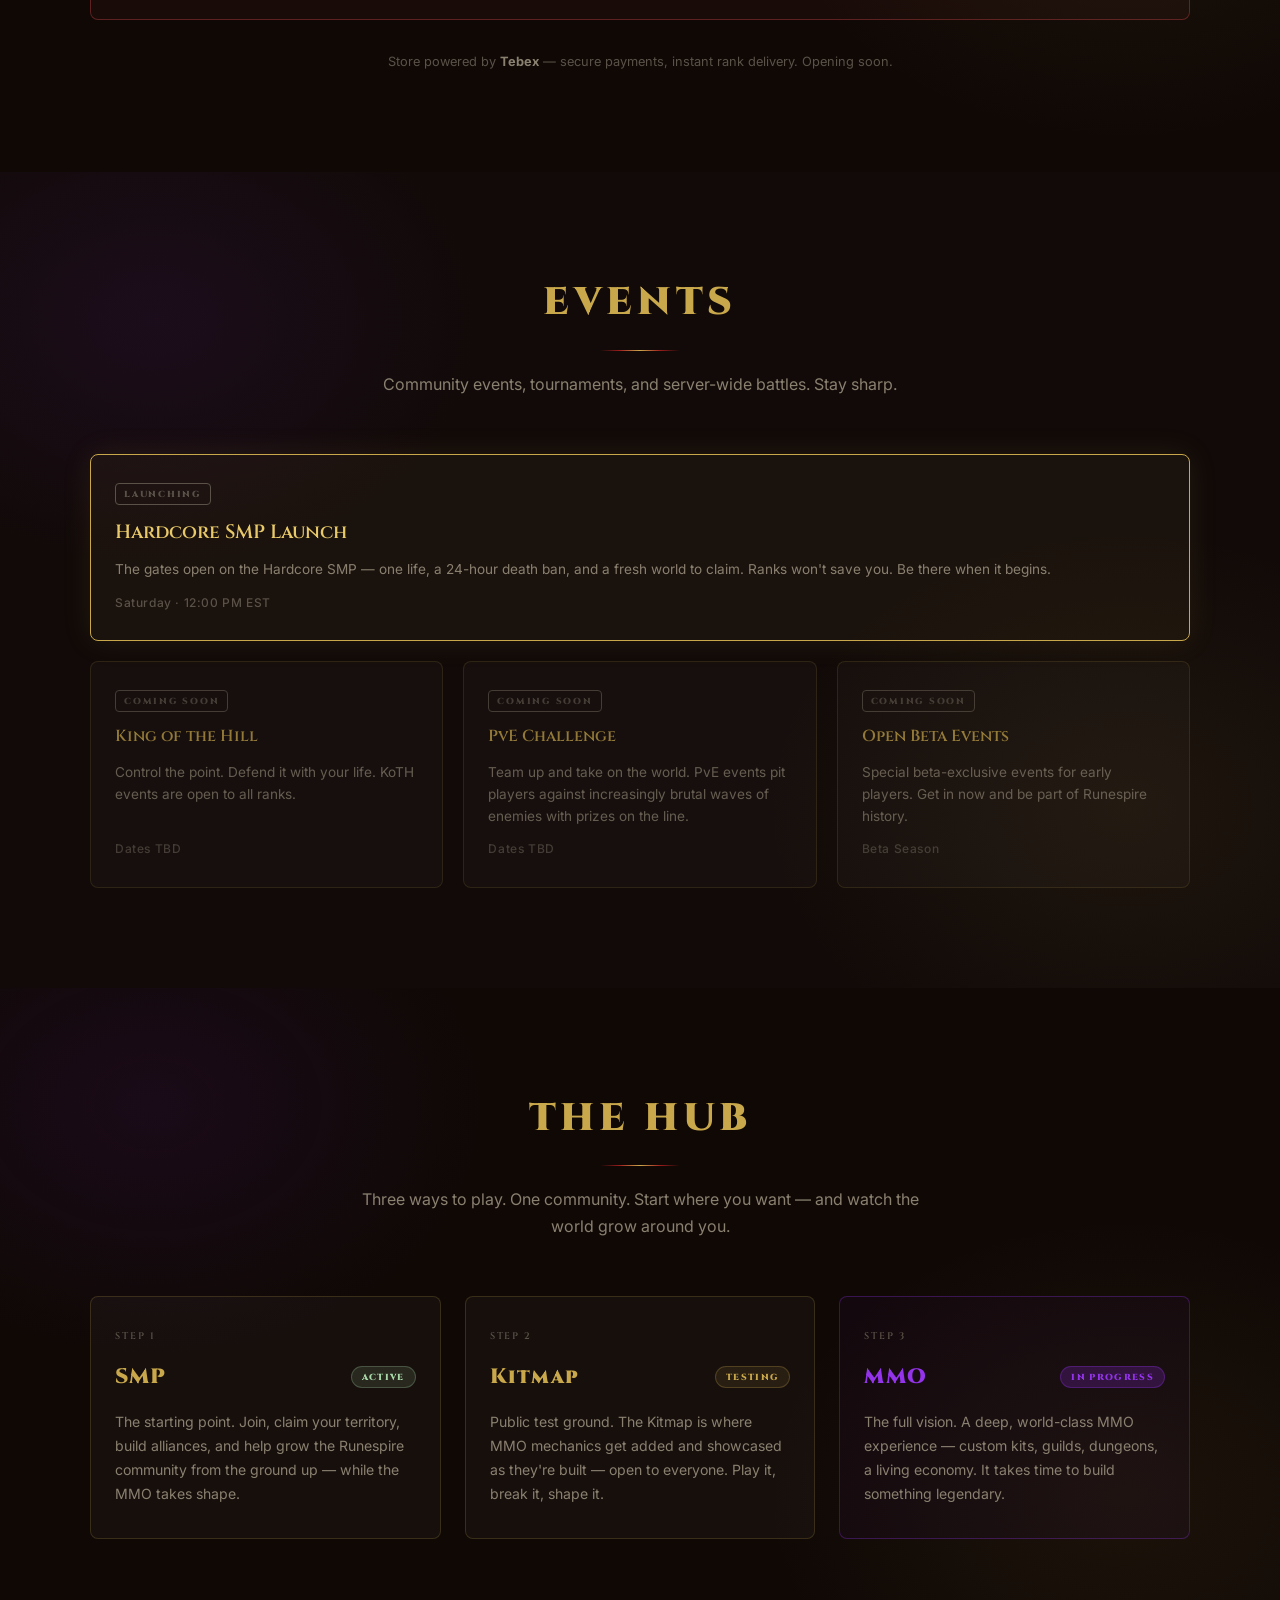
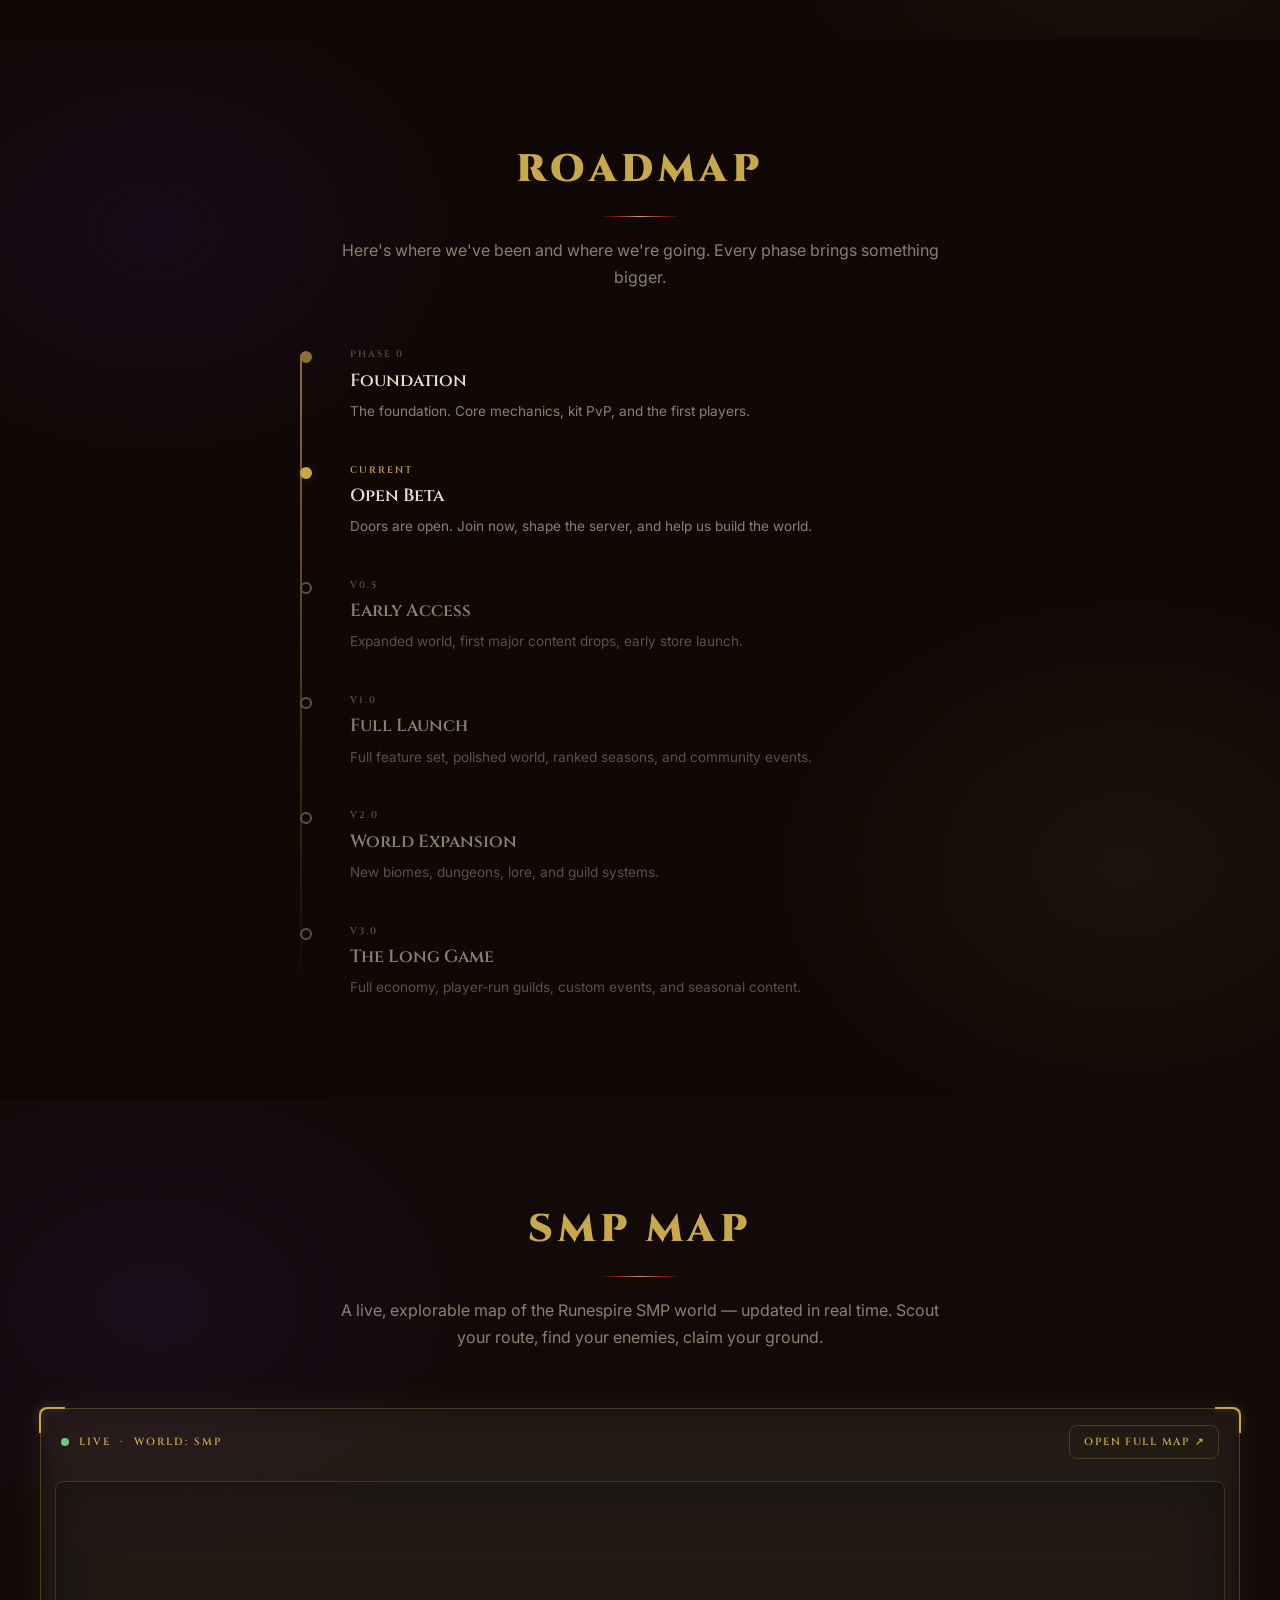
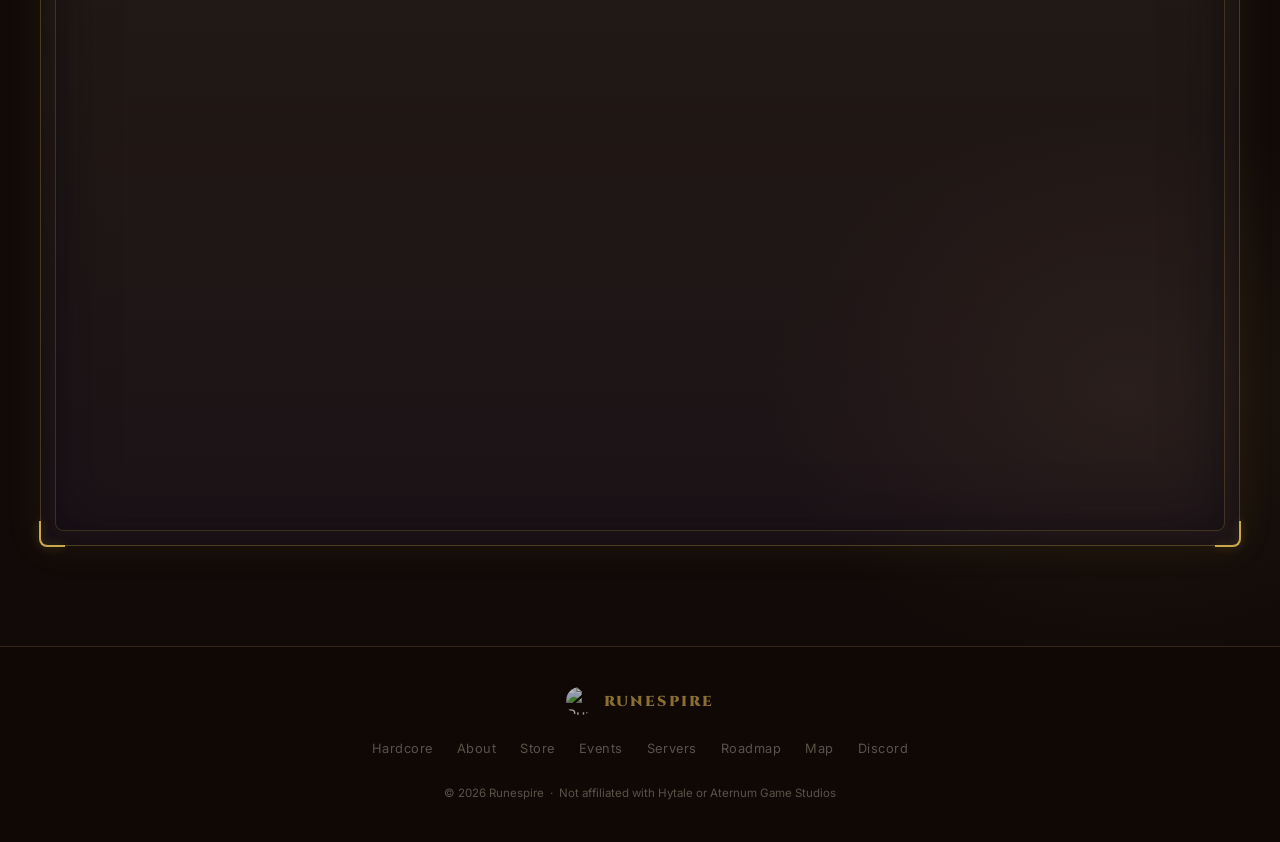
==== commit 0f0328fb: "Merge dev: Last Man Standing rename" ====
--- a/index.html
+++ b/index.html
@@ -15,6 +15,7 @@
   <link rel="preconnect" href="https://fonts.gstatic.com" crossorigin />
   <link href="https://fonts.googleapis.com/css2?family=Cinzel:wght@400;600;900&family=Inter:wght@300;400;500&display=swap" rel="stylesheet" />
 
+  <link rel="icon" href="https://cdn.discordapp.com/icons/1477785070197674254/c478e4f0dd5d77b28ea150be5aabb9c9.webp?size=64&quality=lossless" type="image/webp" />
   <link rel="stylesheet" href="css/styles.css" />
 </head>
 <body>
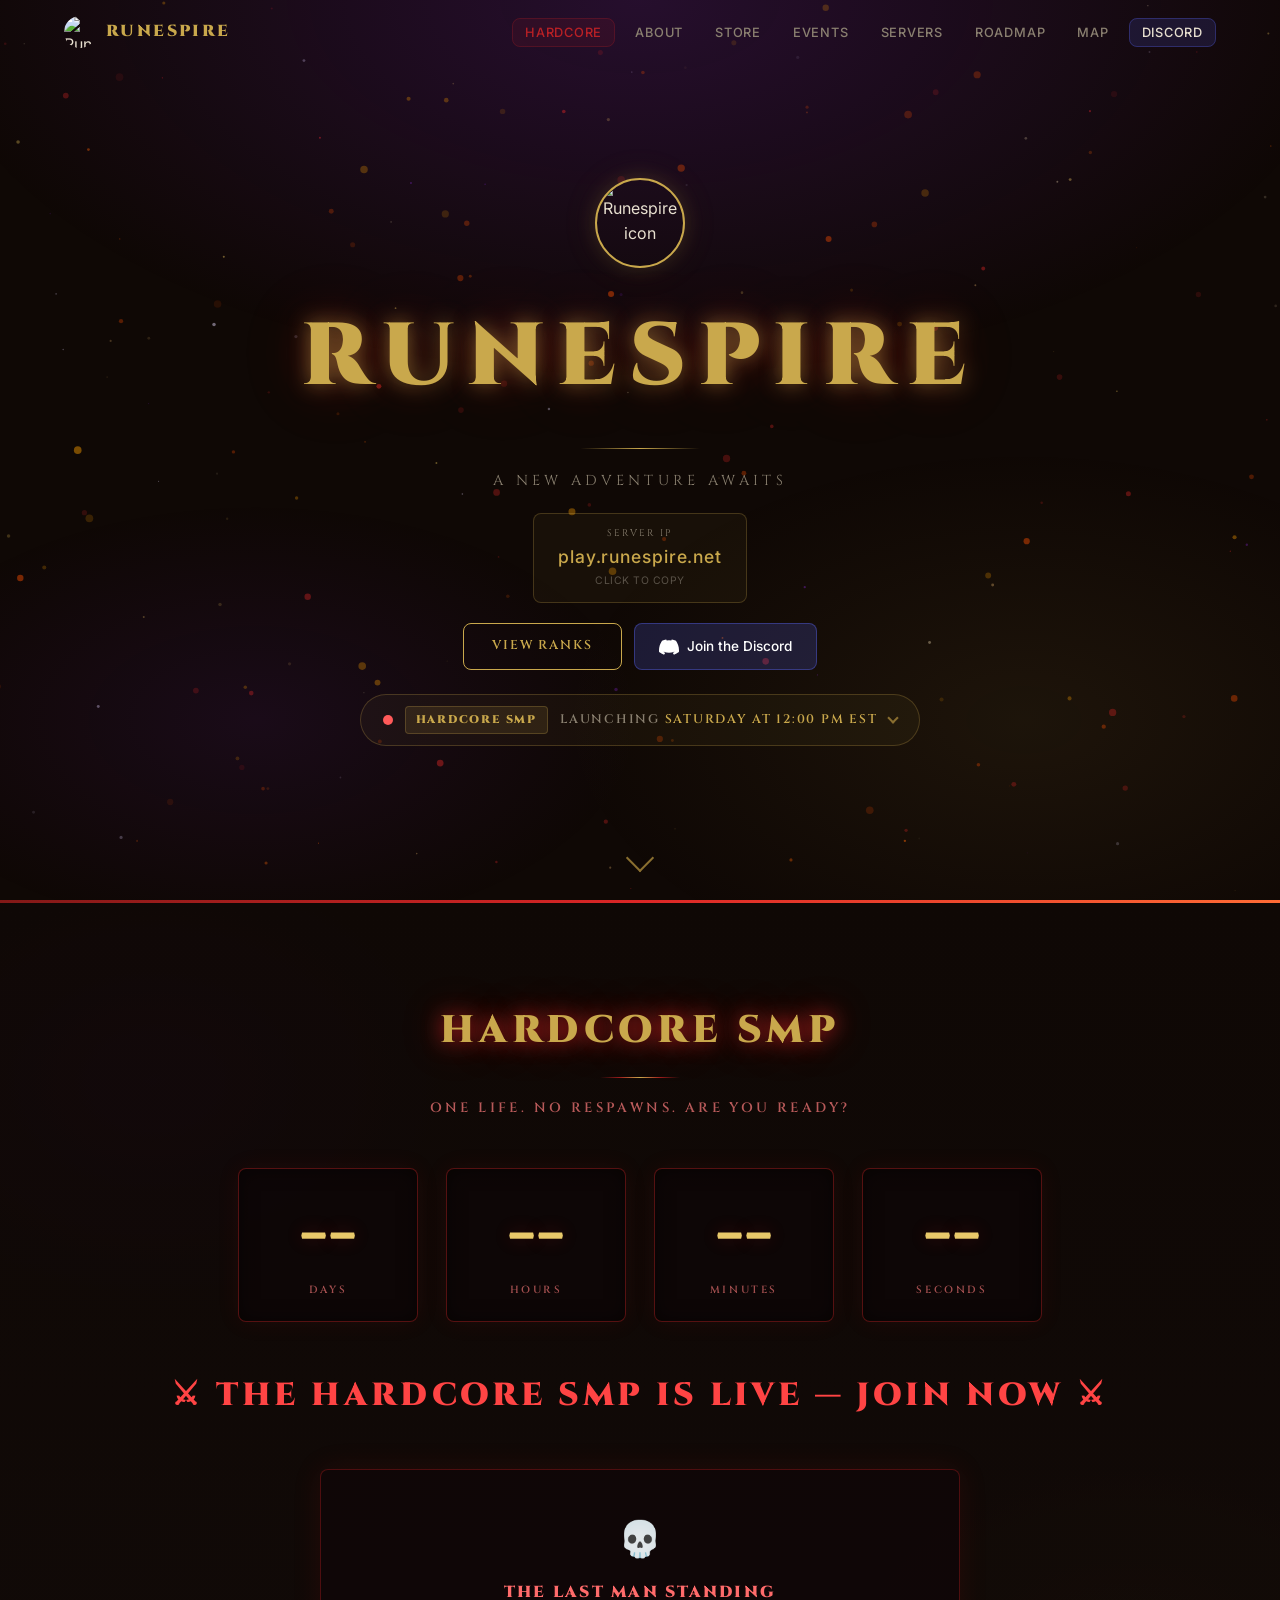
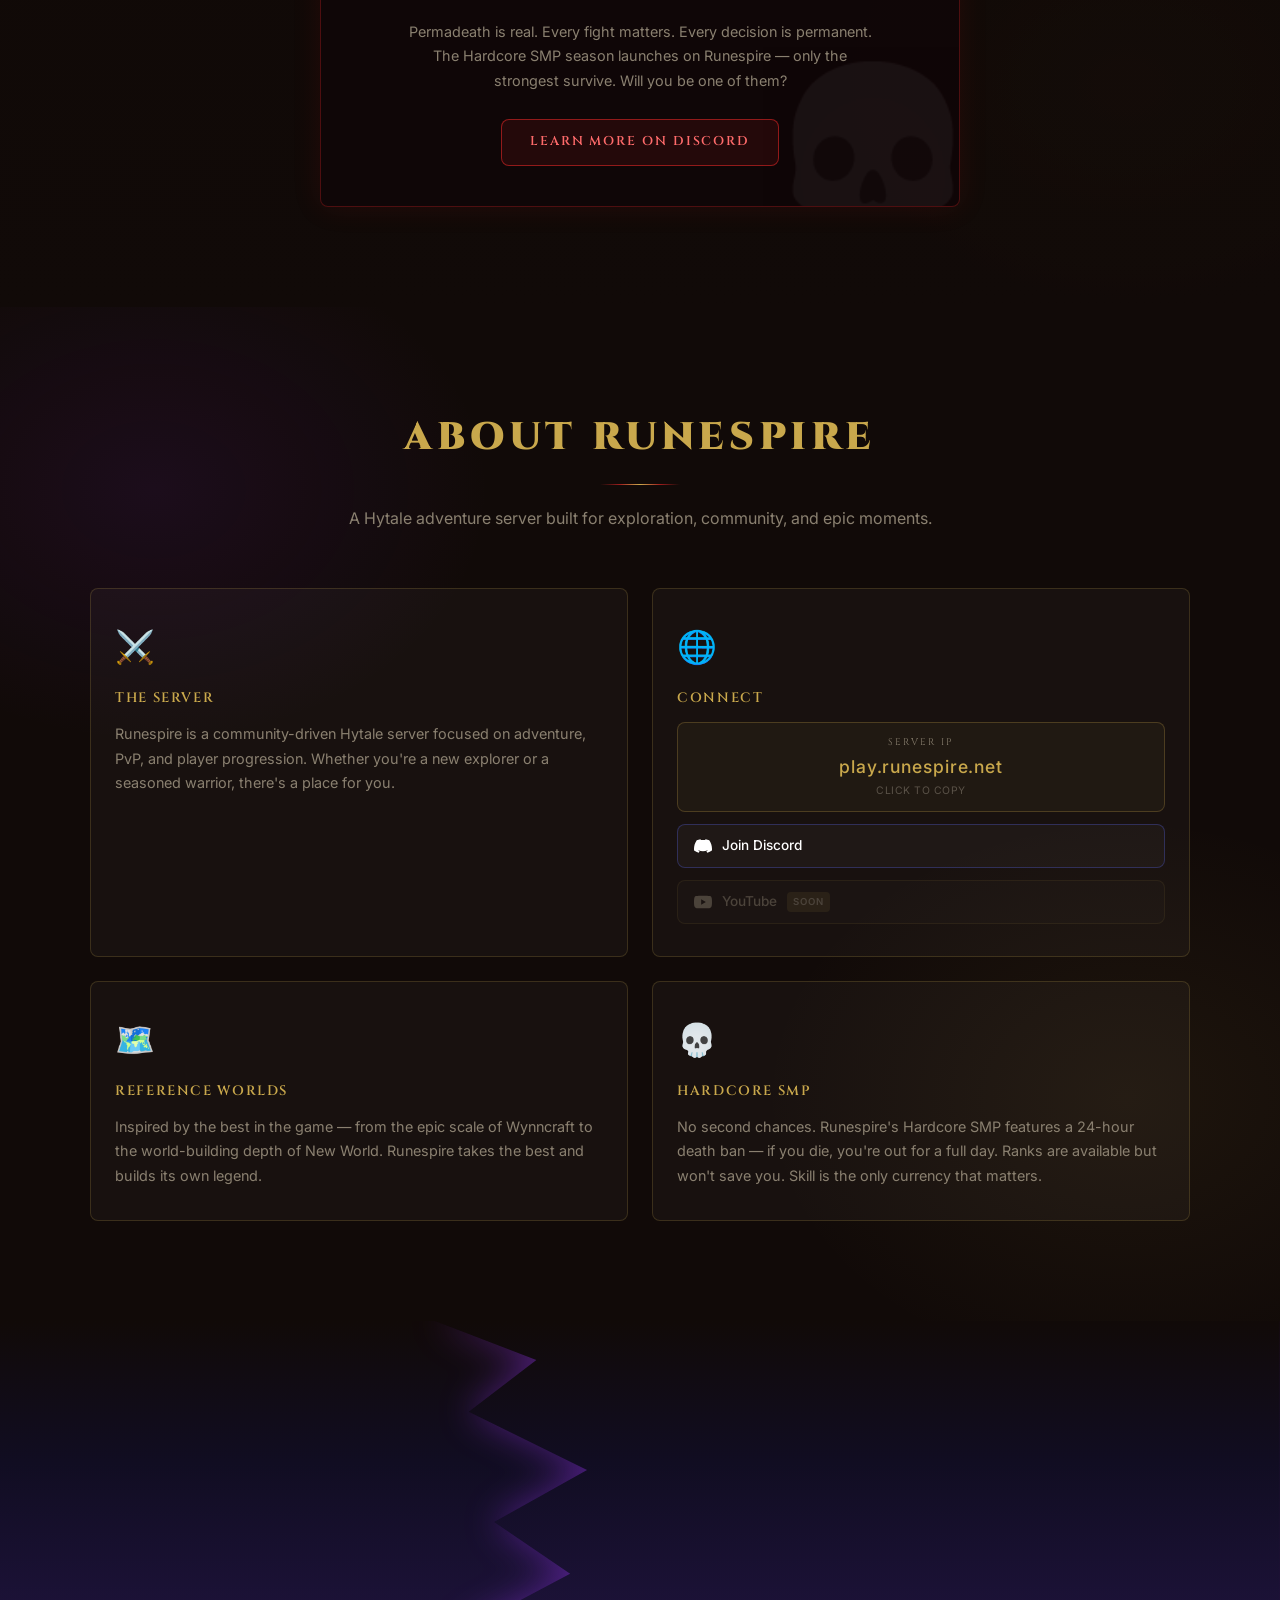
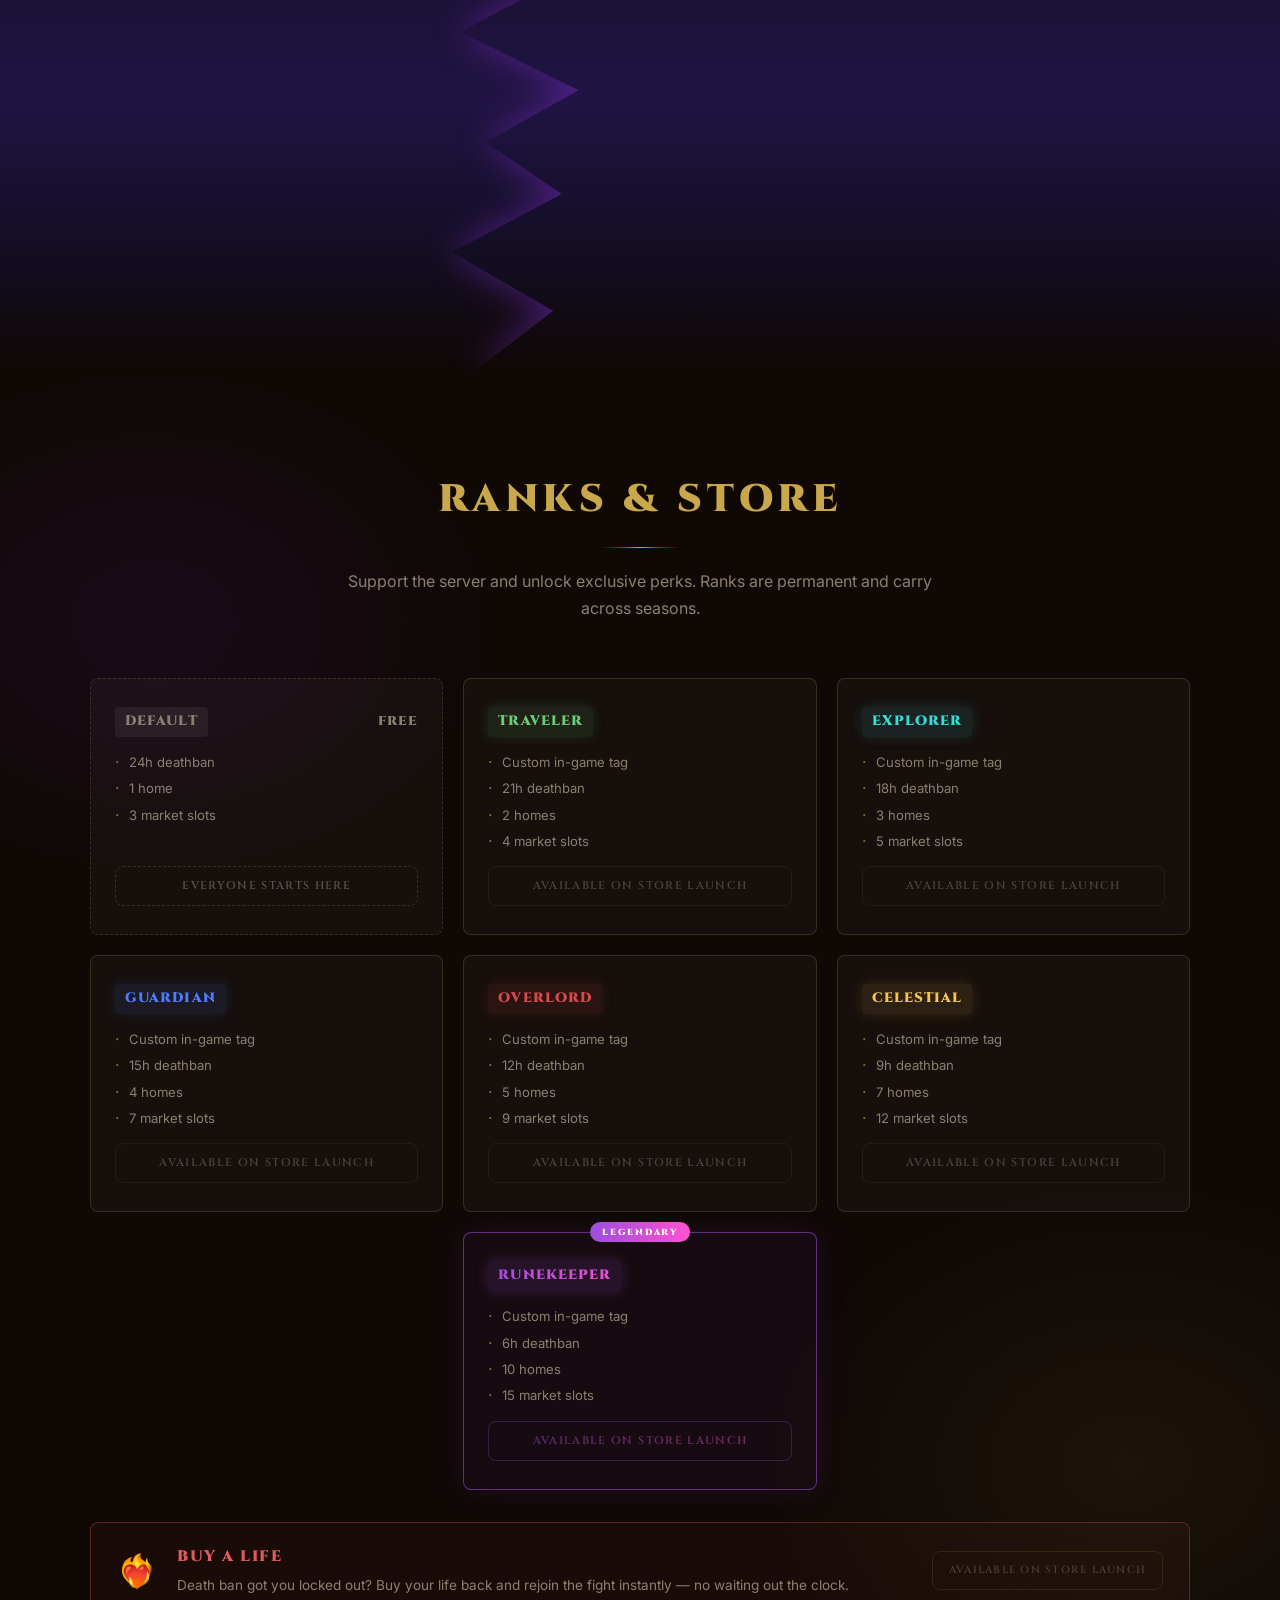
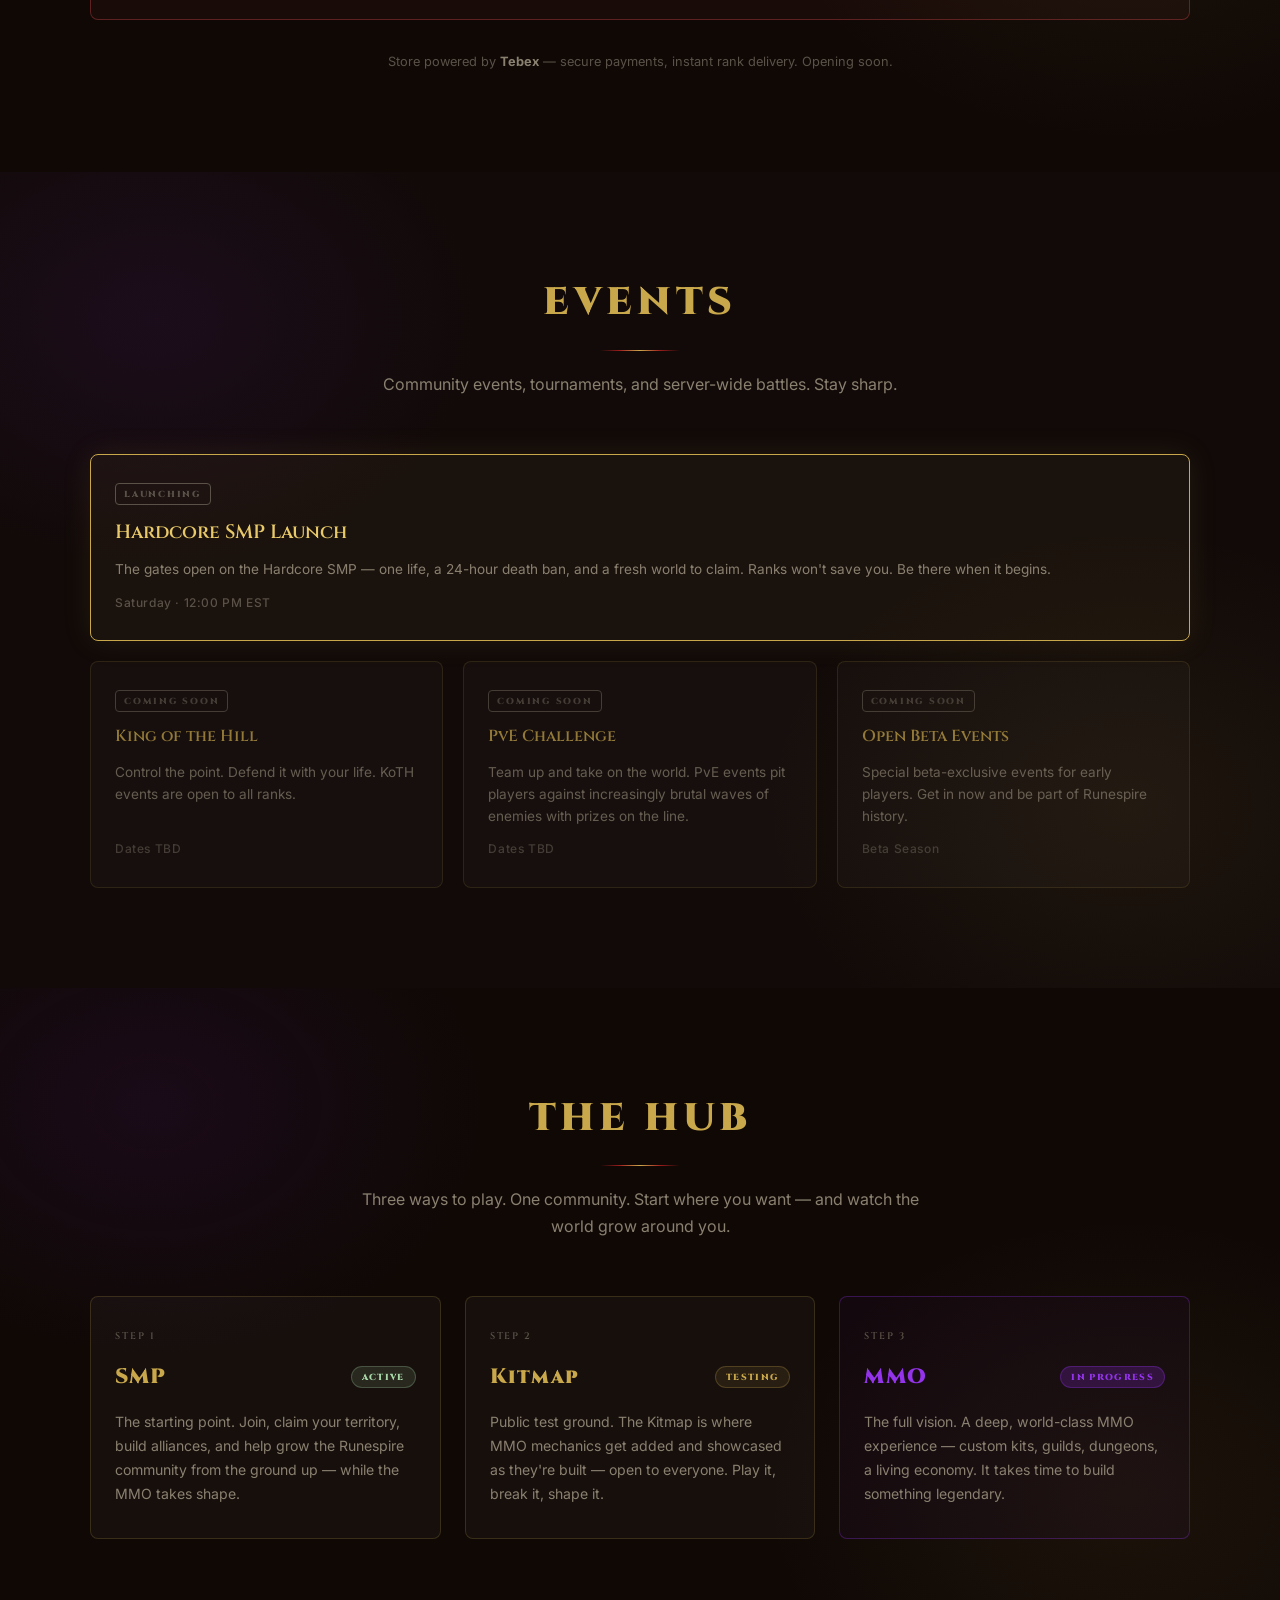
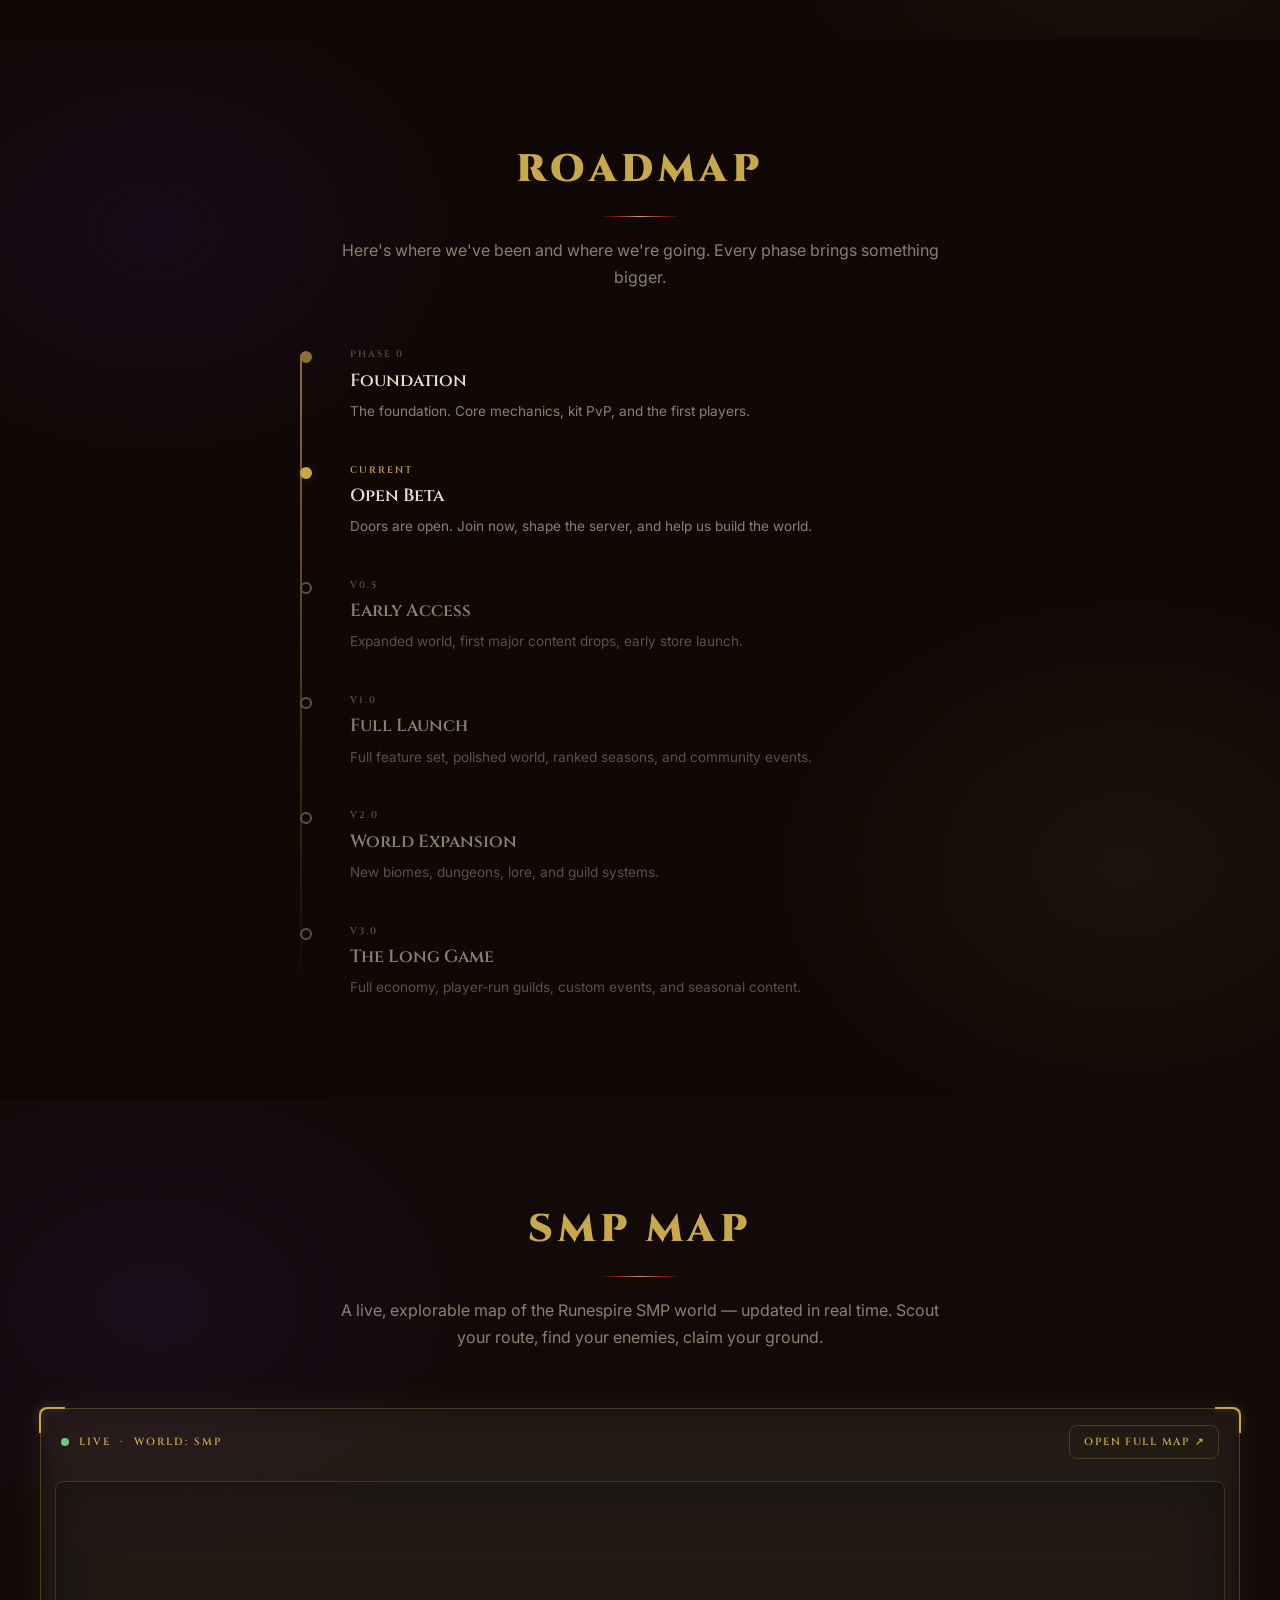
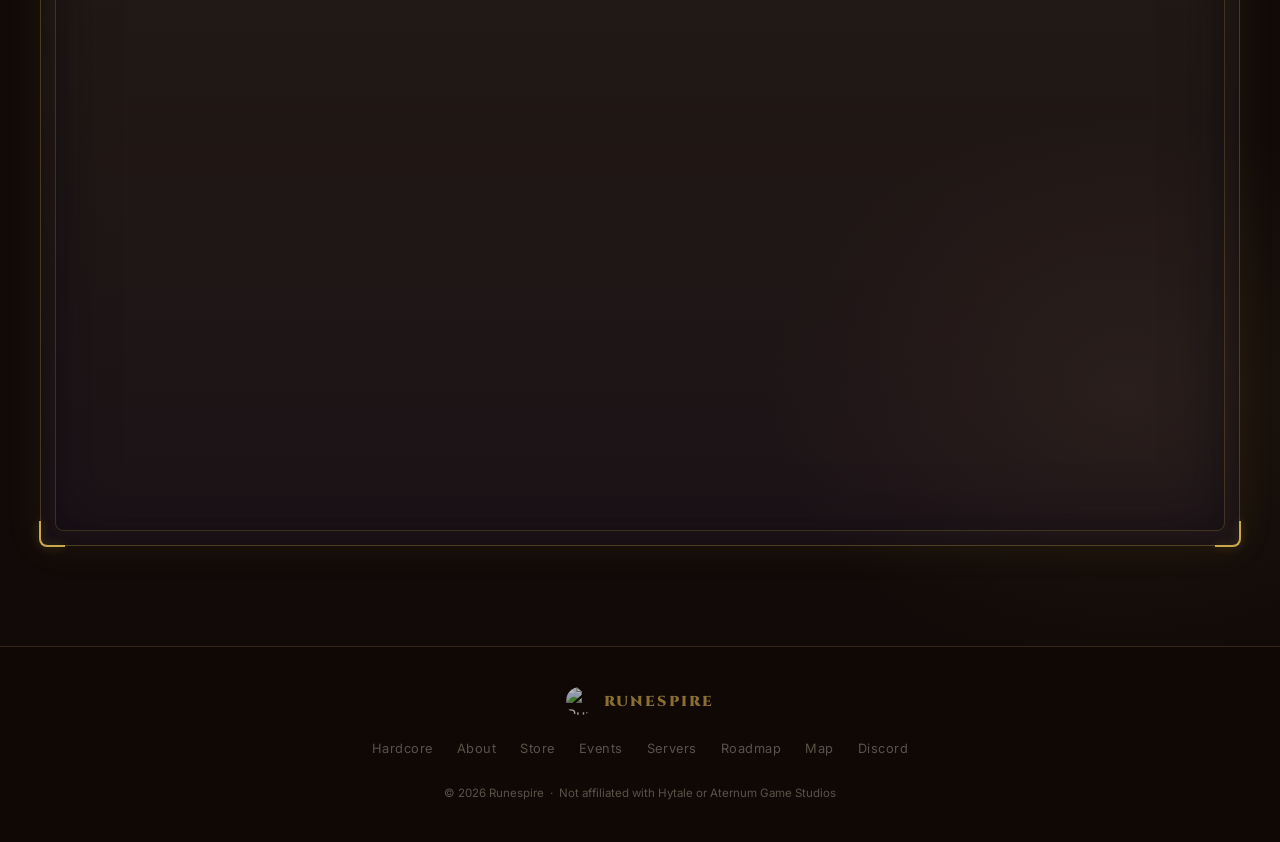
==== commit dcaa50f0: "Unify all Discord links to permanent invite ms5waSEK2G Co-Authored-By: Claude Fable 5 <noreply@anthr" ====
--- a/index.html
+++ b/index.html
@@ -15,7 +15,6 @@
   <link rel="preconnect" href="https://fonts.gstatic.com" crossorigin />
   <link href="https://fonts.googleapis.com/css2?family=Cinzel:wght@400;600;900&family=Inter:wght@300;400;500&display=swap" rel="stylesheet" />
 
-  <link rel="icon" href="https://cdn.discordapp.com/icons/1477785070197674254/c478e4f0dd5d77b28ea150be5aabb9c9.webp?size=64&quality=lossless" type="image/webp" />
   <link rel="stylesheet" href="css/styles.css" />
 </head>
 <body>
@@ -38,7 +37,7 @@
         <li><a href="#servers" class="nav-link">Servers</a></li>
         <li><a href="#roadmap" class="nav-link">Roadmap</a></li>
         <li><a href="#map" class="nav-link">Map</a></li>
-        <li><a href="https://discord.gg/2XmKXSfn" class="nav-link nav-link--discord" target="_blank" rel="noopener noreferrer">Discord</a></li>
+        <li><a href="https://discord.gg/ms5waSEK2G" class="nav-link nav-link--discord" target="_blank" rel="noopener noreferrer">Discord</a></li>
       </ul>
     </div>
   </nav>
@@ -69,7 +68,7 @@
 
       <div class="hero-ctas">
         <a href="#store" class="btn-primary">View Ranks</a>
-        <a href="https://discord.gg/2XmKXSfn" class="btn-discord" target="_blank" rel="noopener noreferrer" aria-label="Join the Runespire Discord">
+        <a href="https://discord.gg/ms5waSEK2G" class="btn-discord" target="_blank" rel="noopener noreferrer" aria-label="Join the Runespire Discord">
           <svg class="discord-icon" viewBox="0 0 24 24" fill="currentColor" xmlns="http://www.w3.org/2000/svg" aria-hidden="true">
             <path d="M20.317 4.37a19.791 19.791 0 0 0-4.885-1.515.074.074 0 0 0-.079.037c-.21.375-.444.864-.608 1.25a18.27 18.27 0 0 0-5.487 0 12.64 12.64 0 0 0-.617-1.25.077.077 0 0 0-.079-.037A19.736 19.736 0 0 0 3.677 4.37a.07.07 0 0 0-.032.027C.533 9.046-.32 13.58.099 18.057c.003.027.015.052.032.065a19.9 19.9 0 0 0 5.993 3.03.078.078 0 0 0 .084-.028c.462-.63.874-1.295 1.226-1.994a.076.076 0 0 0-.041-.106 13.107 13.107 0 0 1-1.872-.892.077.077 0 0 1-.008-.128 10.2 10.2 0 0 0 .372-.292.074.074 0 0 1 .077-.01c3.928 1.793 8.18 1.793 12.062 0a.074.074 0 0 1 .078.01c.12.098.246.198.373.292a.077.077 0 0 1-.006.127 12.299 12.299 0 0 1-1.873.892.077.077 0 0 0-.041.107c.36.698.772 1.362 1.225 1.993a.076.076 0 0 0 .084.028 19.839 19.839 0 0 0 6.002-3.03.077.077 0 0 0 .032-.054c.5-5.177-.838-9.674-3.549-13.66a.061.061 0 0 0-.031-.03z"/>
           </svg>
@@ -127,7 +126,7 @@
         <div class="hardcore-card__icon" aria-hidden="true">💀</div>
         <h3 class="hardcore-card__title">The Last Man Standing</h3>
         <p class="hardcore-card__text">Permadeath is real. Every fight matters. Every decision is permanent. The Hardcore SMP season launches on Runespire — only the strongest survive. Will you be one of them?</p>
-        <a href="https://discord.gg/47PJvtFb" class="btn-hardcore" target="_blank" rel="noopener noreferrer">Learn More on Discord</a>
+        <a href="https://discord.gg/ms5waSEK2G" class="btn-hardcore" target="_blank" rel="noopener noreferrer">Learn More on Discord</a>
       </div>
     </div>
   </section>
@@ -154,7 +153,7 @@
               <span class="ip-value">play.runespire.net</span>
               <span class="ip-copy-hint" id="copyHintAbout">Click to copy</span>
             </div>
-            <a href="https://discord.gg/47PJvtFb" class="connect-link connect-link--discord" target="_blank" rel="noopener noreferrer">
+            <a href="https://discord.gg/ms5waSEK2G" class="connect-link connect-link--discord" target="_blank" rel="noopener noreferrer">
               <svg viewBox="0 0 24 24" fill="currentColor" aria-hidden="true"><path d="M20.317 4.37a19.791 19.791 0 0 0-4.885-1.515.074.074 0 0 0-.079.037c-.21.375-.444.864-.608 1.25a18.27 18.27 0 0 0-5.487 0 12.64 12.64 0 0 0-.617-1.25.077.077 0 0 0-.079-.037A19.736 19.736 0 0 0 3.677 4.37a.07.07 0 0 0-.032.027C.533 9.046-.32 13.58.099 18.057c.003.027.015.052.032.065a19.9 19.9 0 0 0 5.993 3.03.078.078 0 0 0 .084-.028c.462-.63.874-1.295 1.226-1.994a.076.076 0 0 0-.041-.106 13.107 13.107 0 0 1-1.872-.892.077.077 0 0 1-.008-.128 10.2 10.2 0 0 0 .372-.292.074.074 0 0 1 .077-.01c3.928 1.793 8.18 1.793 12.062 0a.074.074 0 0 1 .078.01c.12.098.246.198.373.292a.077.077 0 0 1-.006.127 12.299 12.299 0 0 1-1.873.892.077.077 0 0 0-.041.107c.36.698.772 1.362 1.225 1.993a.076.076 0 0 0 .084.028 19.839 19.839 0 0 0 6.002-3.03.077.077 0 0 0 .032-.054c.5-5.177-.838-9.674-3.549-13.66a.061.061 0 0 0-.031-.03z"/></svg>
               Join Discord
             </a>
@@ -490,7 +489,7 @@
         <a href="#servers">Servers</a>
         <a href="#roadmap">Roadmap</a>
         <a href="#map">Map</a>
-        <a href="https://discord.gg/47PJvtFb" target="_blank" rel="noopener noreferrer">Discord</a>
+        <a href="https://discord.gg/ms5waSEK2G" target="_blank" rel="noopener noreferrer">Discord</a>
       </nav>
       <p class="footer-legal">© 2026 Runespire &nbsp;·&nbsp; Not affiliated with Hytale or Aternum Game Studios</p>
     </div>
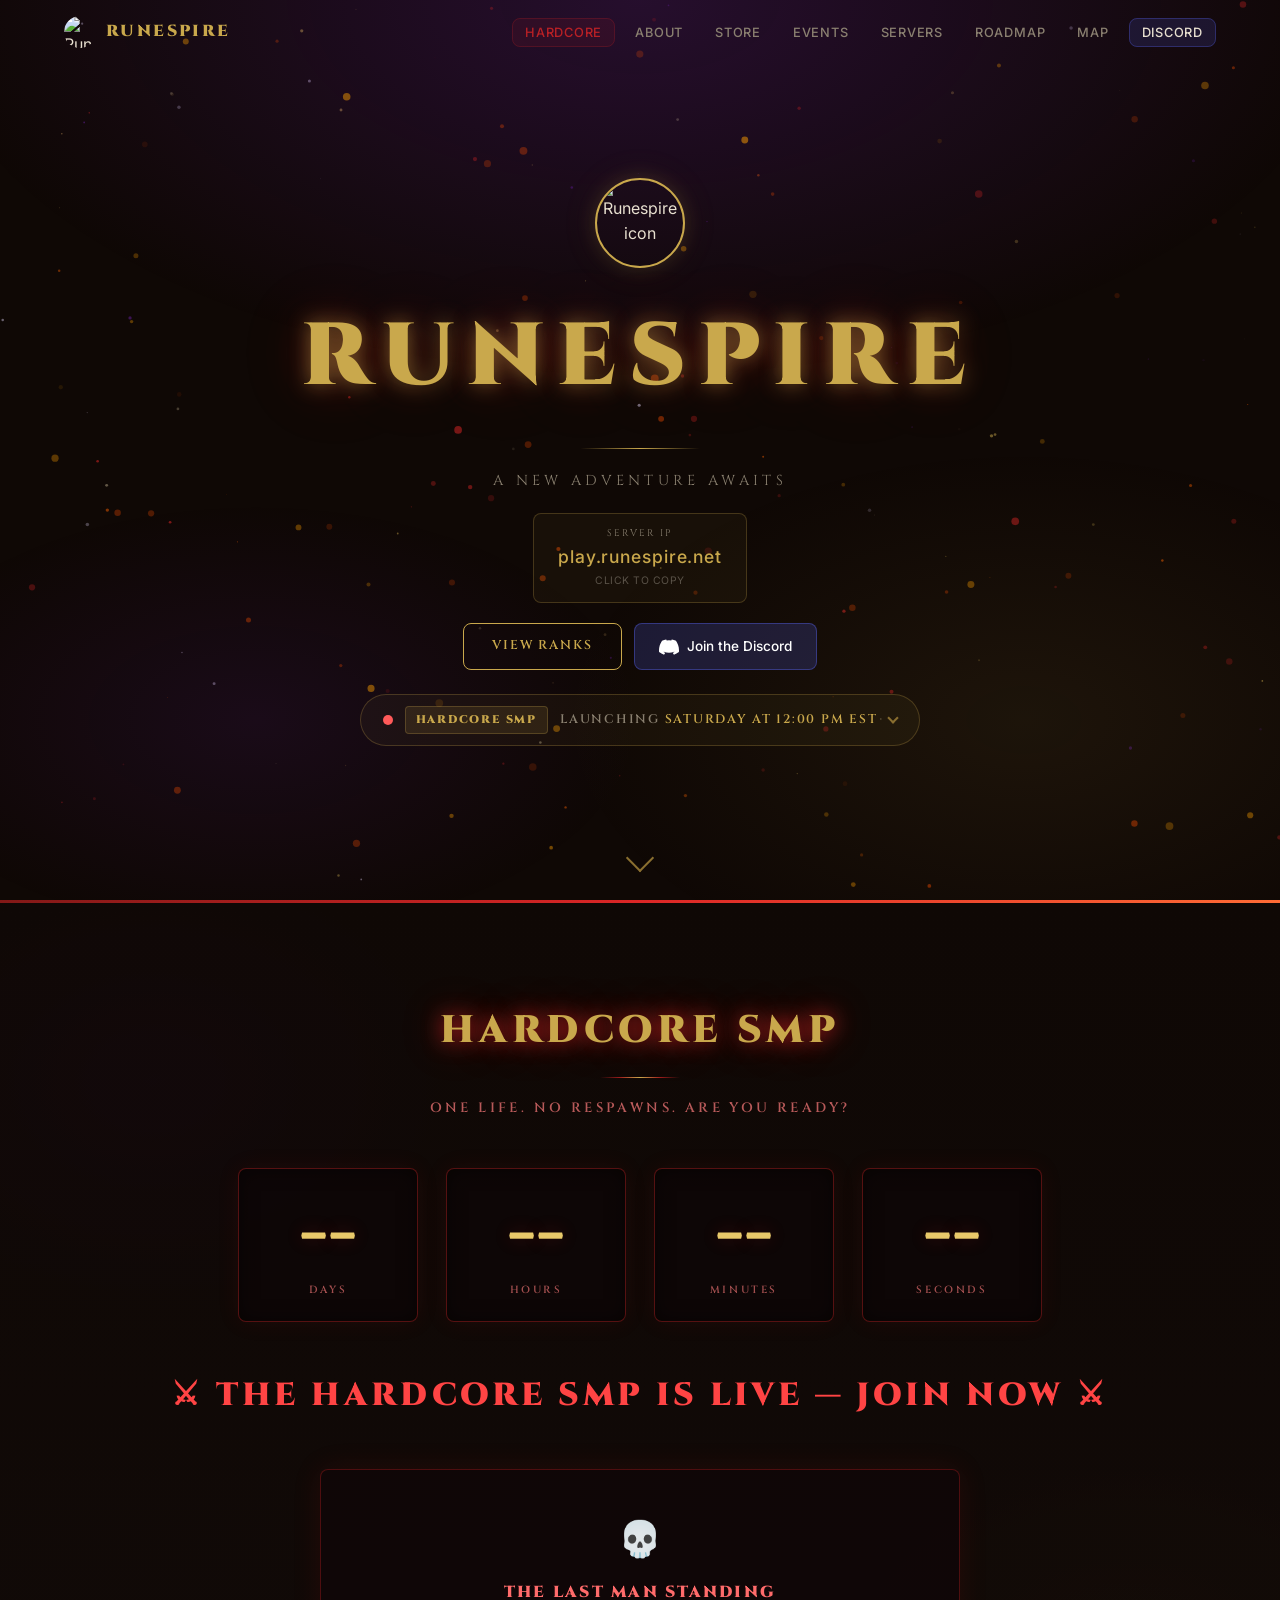
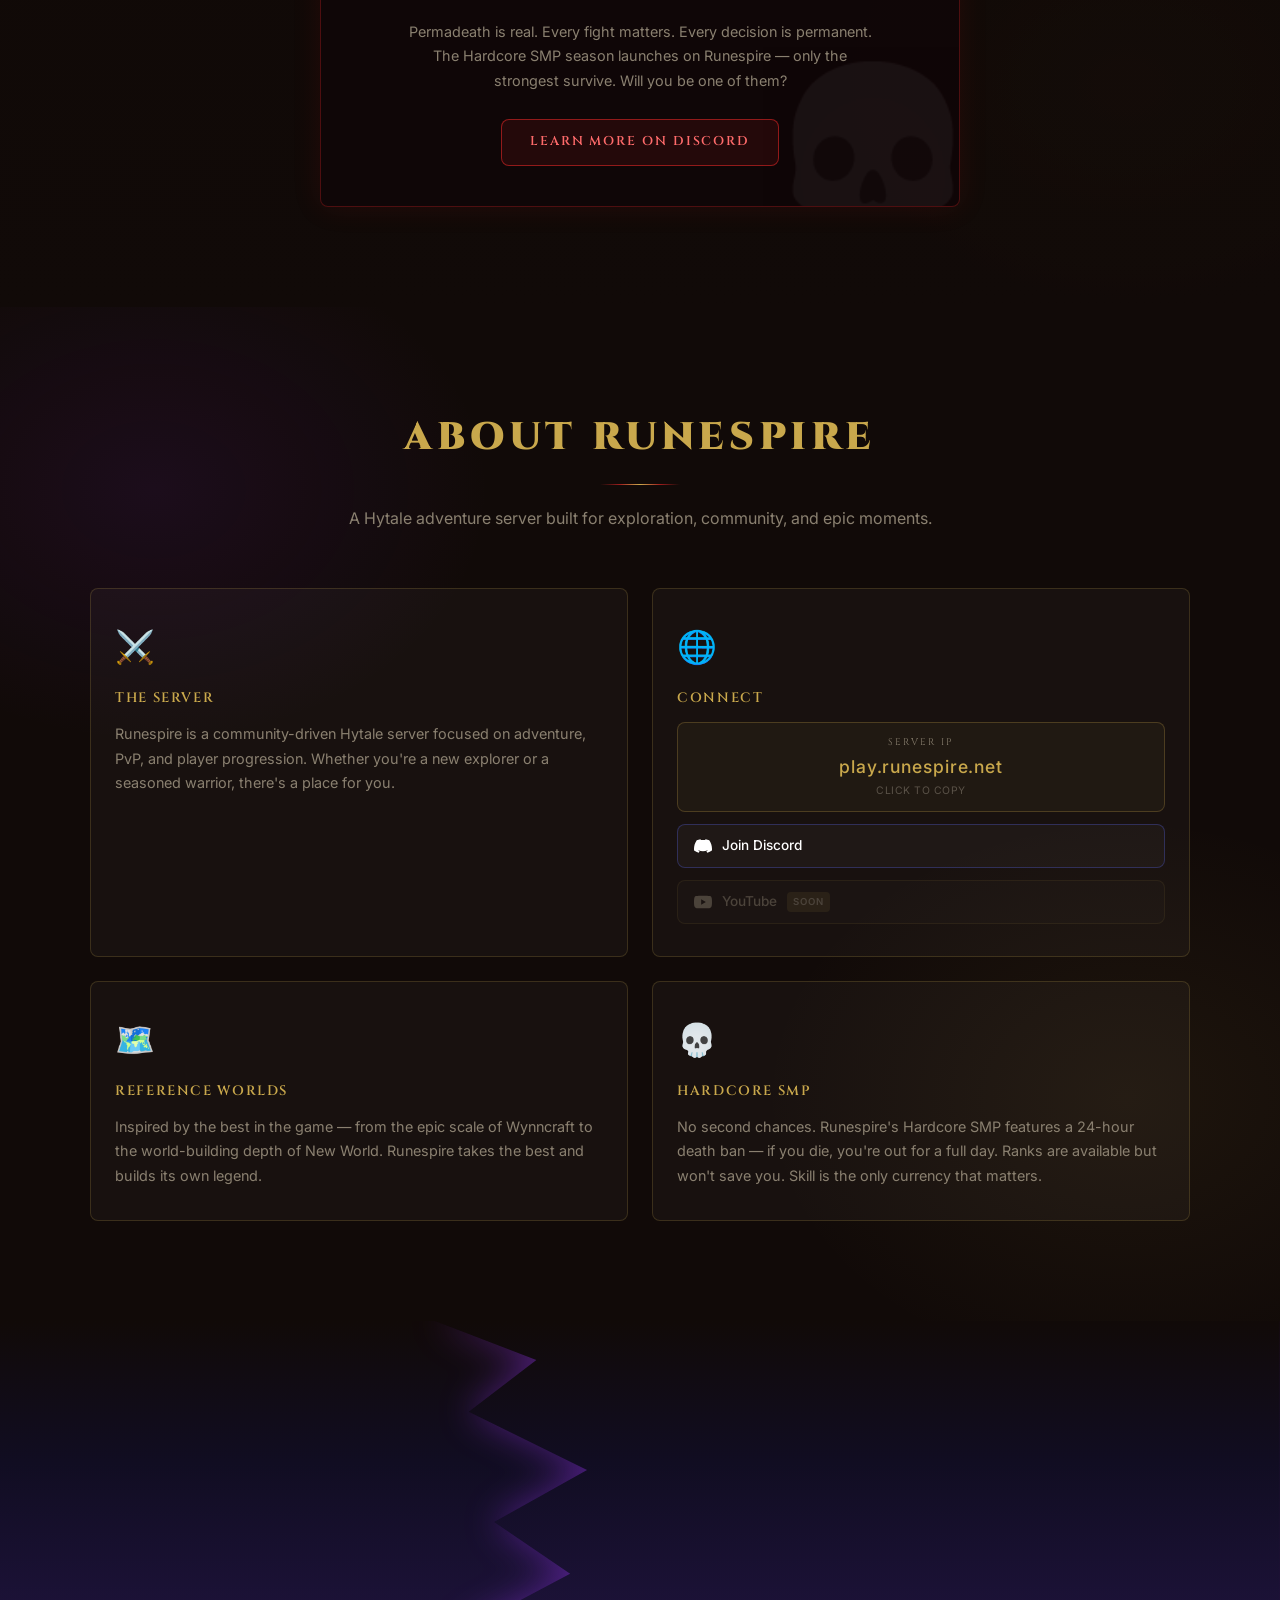
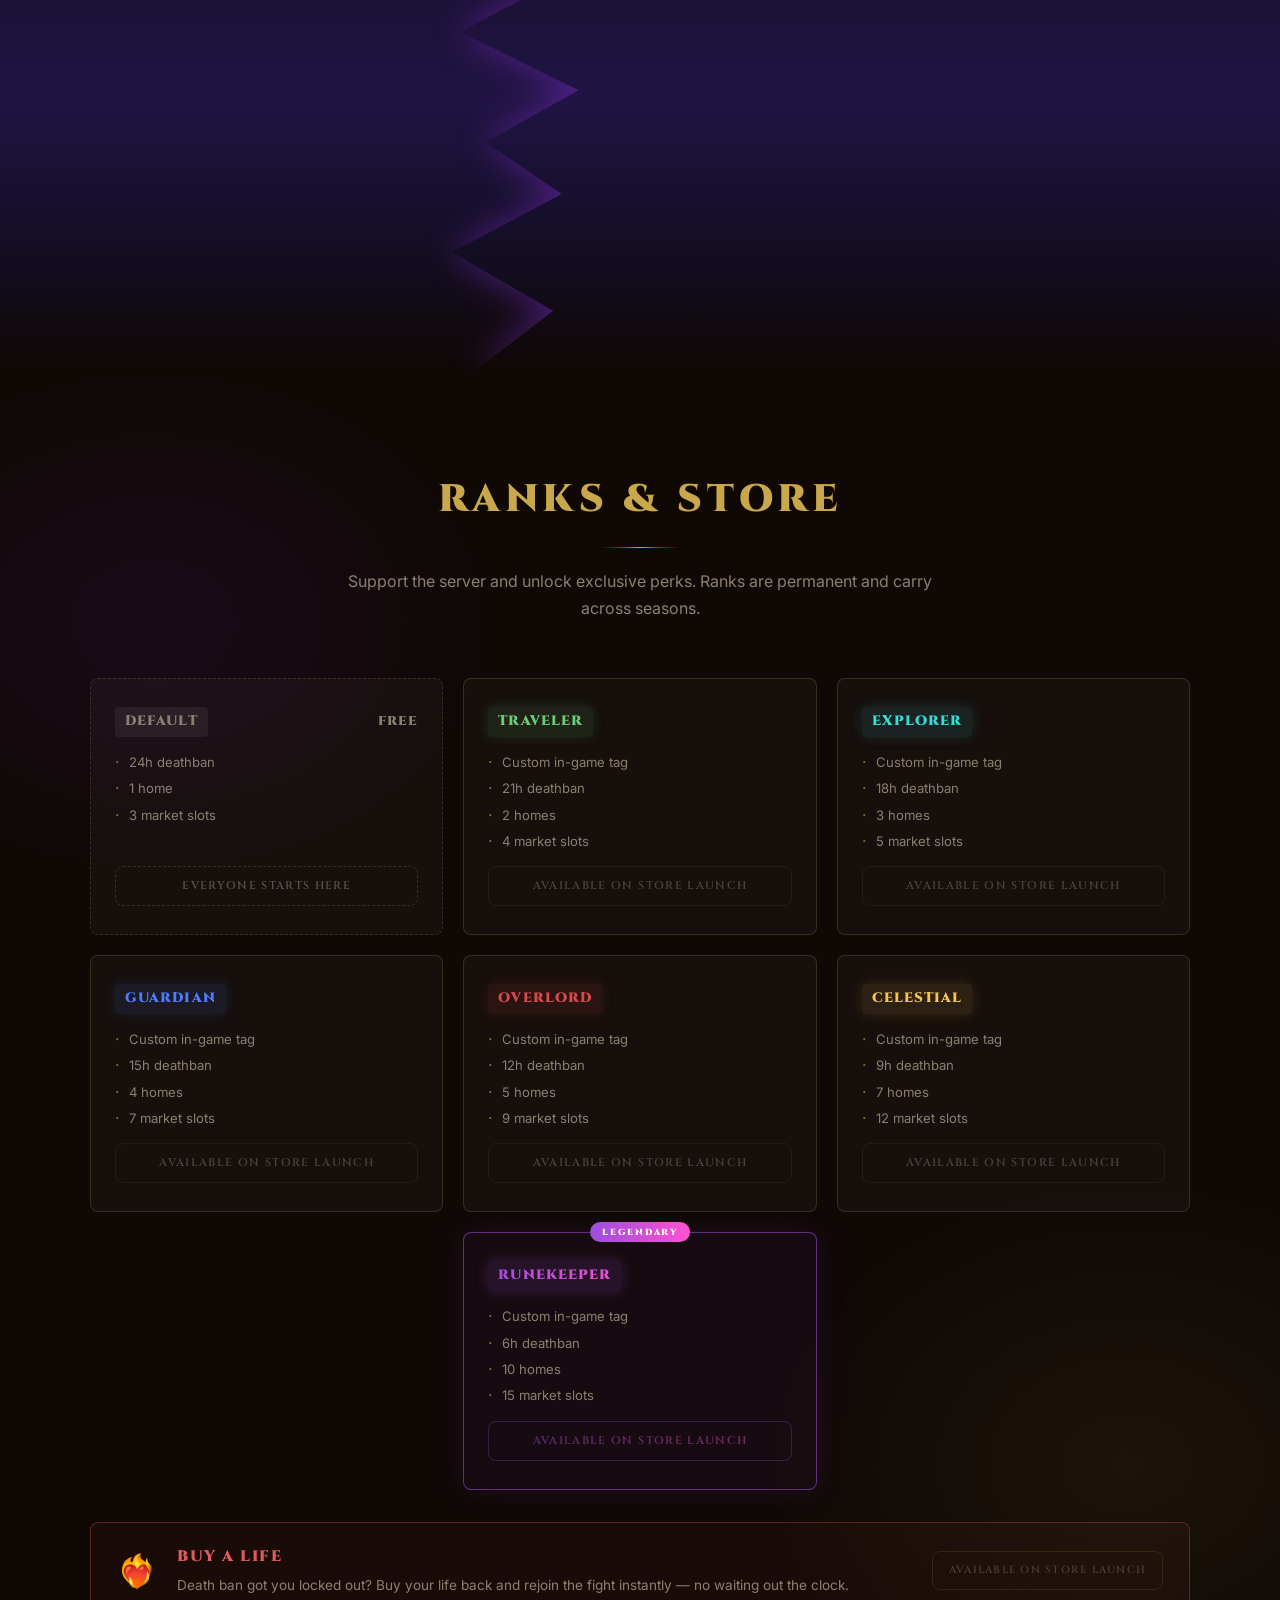
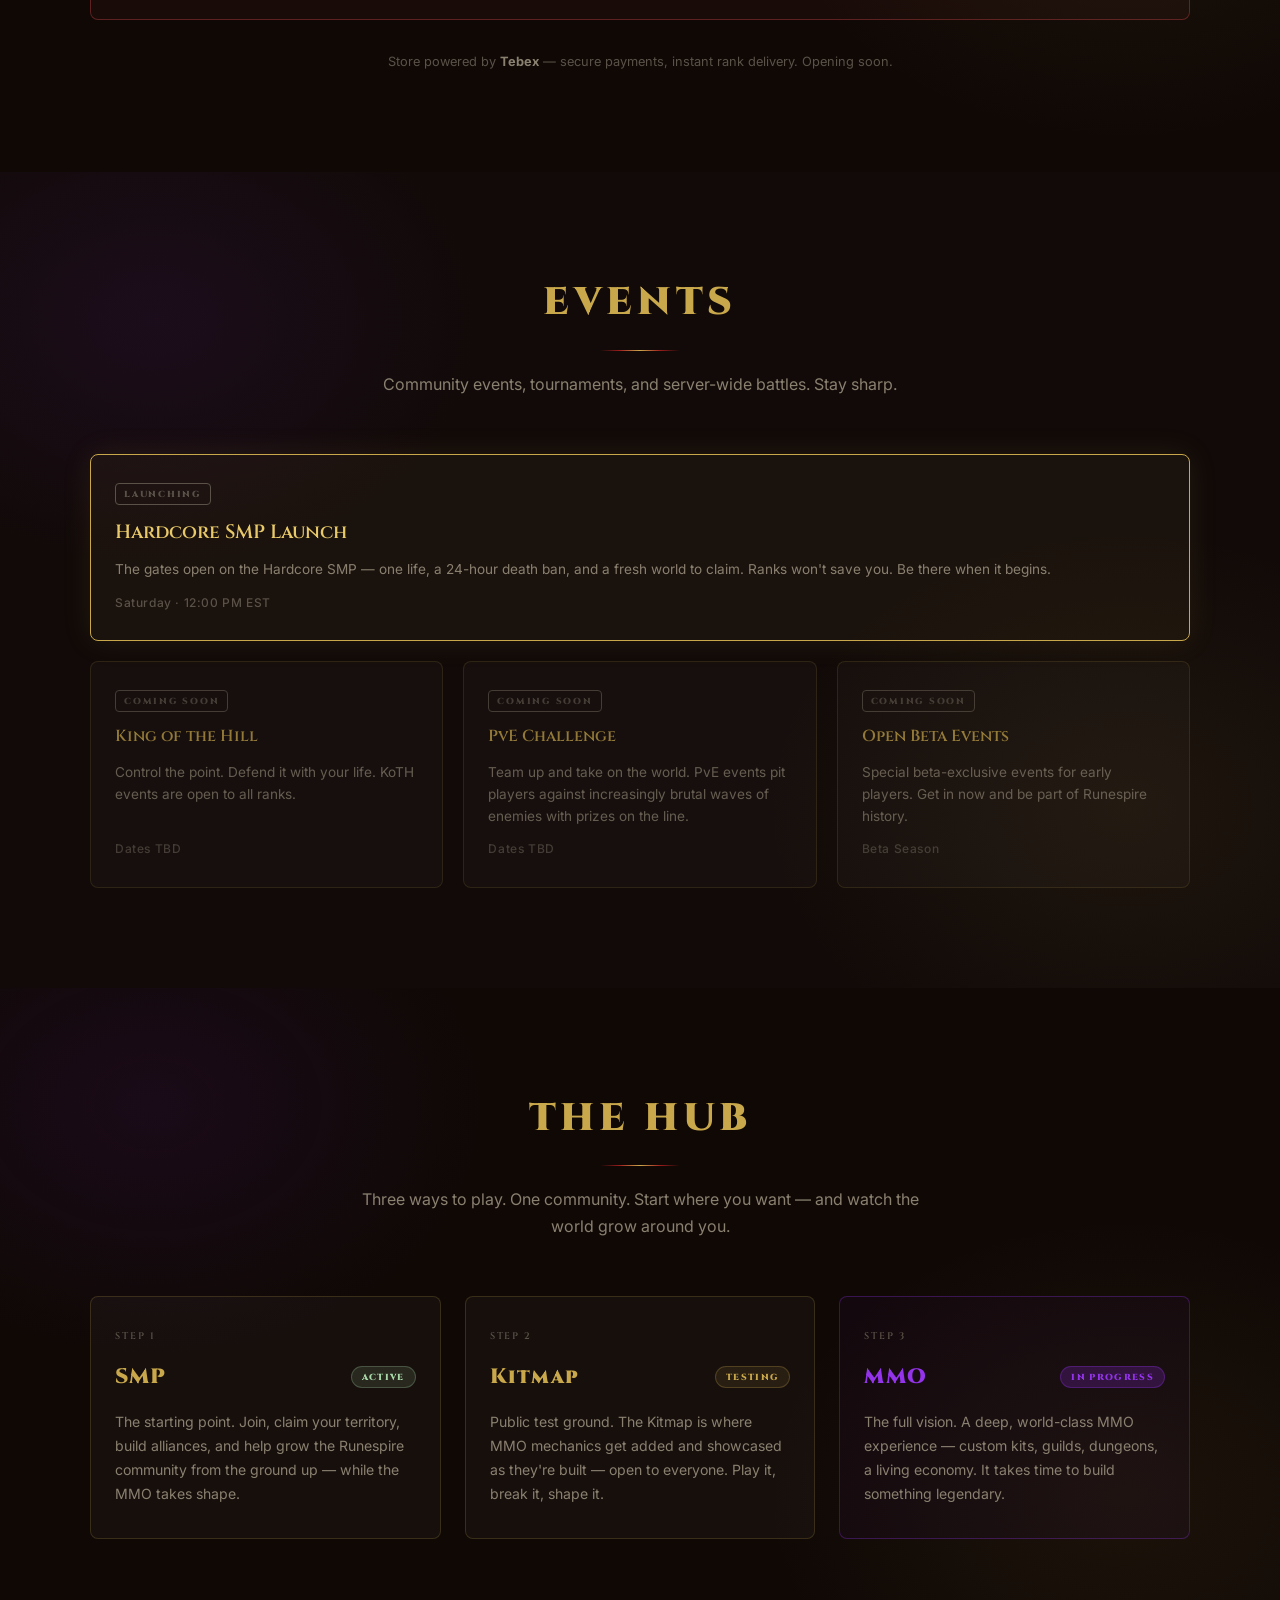
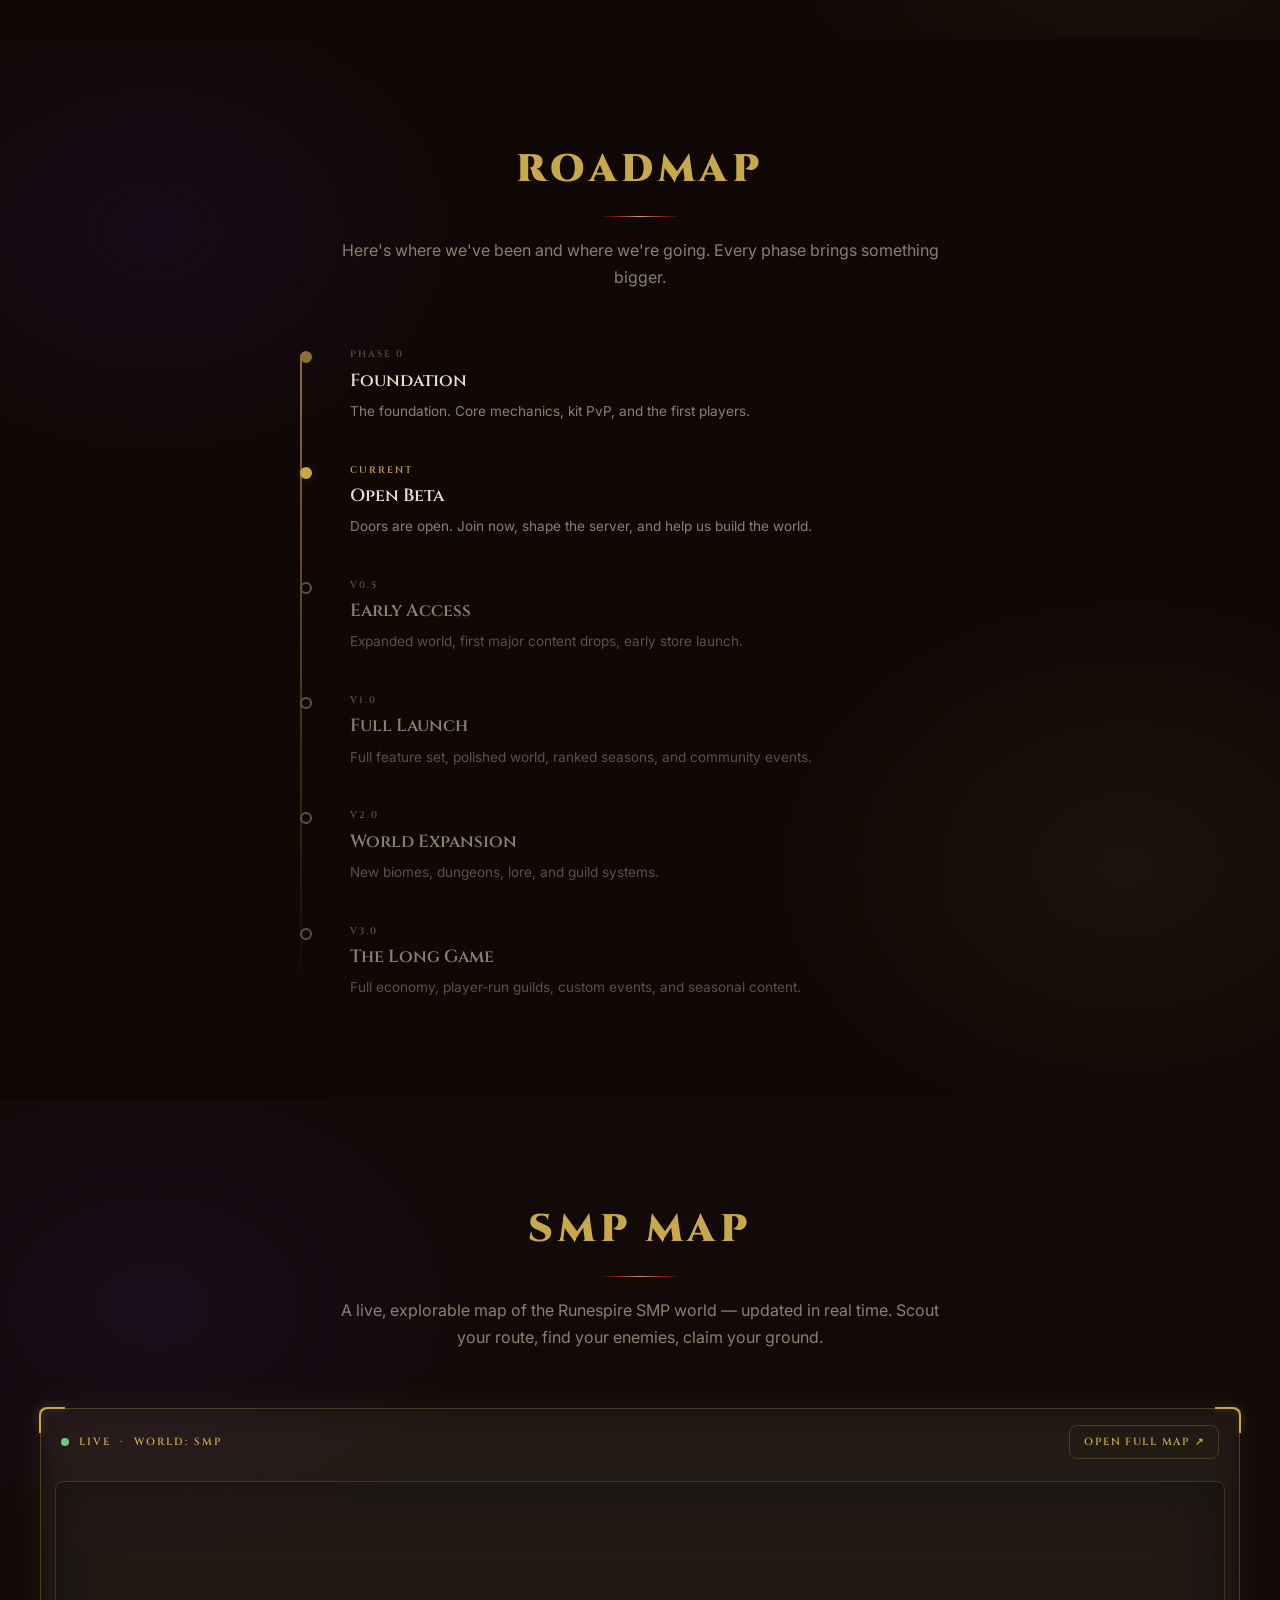
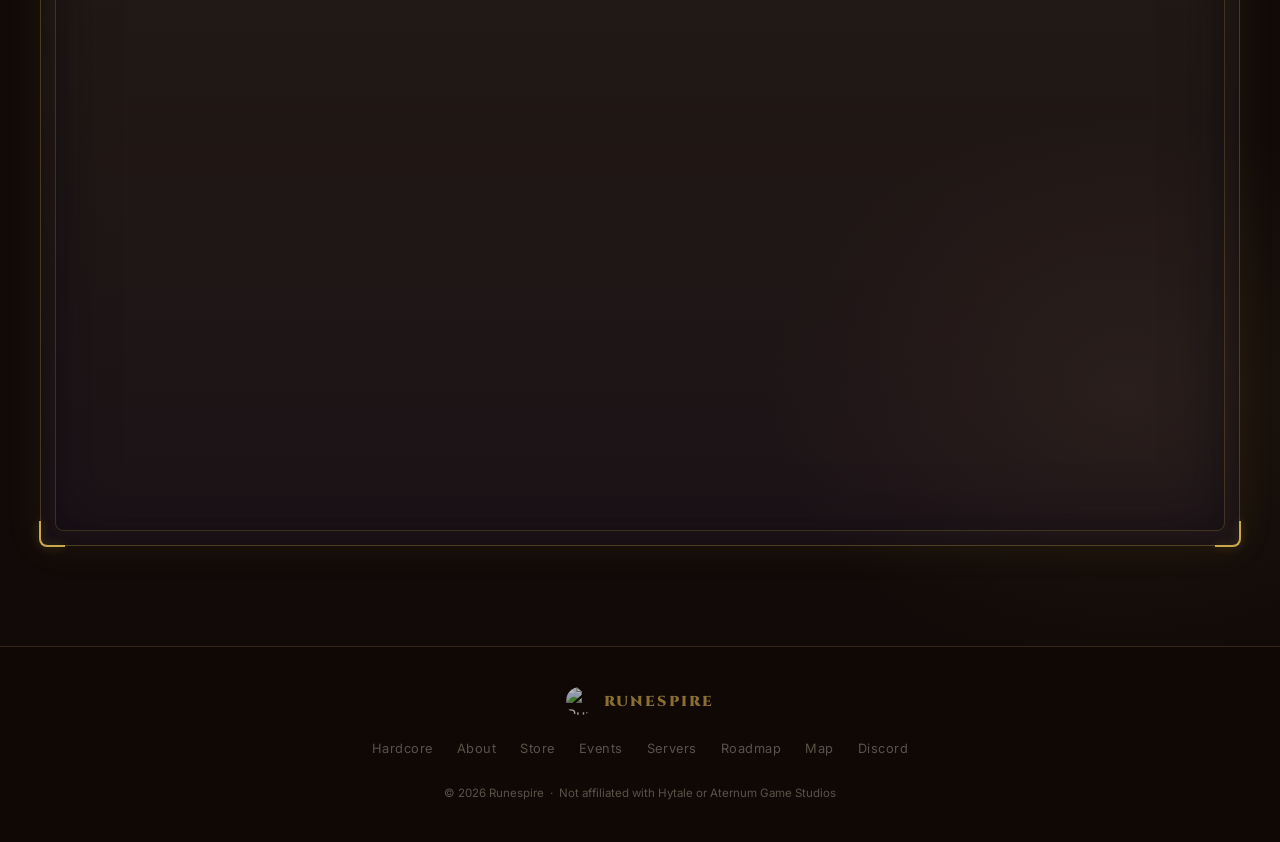
==== commit eb05abb2: "Merge dev: permanent Discord invite" ====
--- a/index.html
+++ b/index.html
@@ -15,6 +15,7 @@
   <link rel="preconnect" href="https://fonts.gstatic.com" crossorigin />
   <link href="https://fonts.googleapis.com/css2?family=Cinzel:wght@400;600;900&family=Inter:wght@300;400;500&display=swap" rel="stylesheet" />
 
+  <link rel="icon" href="https://cdn.discordapp.com/icons/1477785070197674254/c478e4f0dd5d77b28ea150be5aabb9c9.webp?size=64&quality=lossless" type="image/webp" />
   <link rel="stylesheet" href="css/styles.css" />
 </head>
 <body>
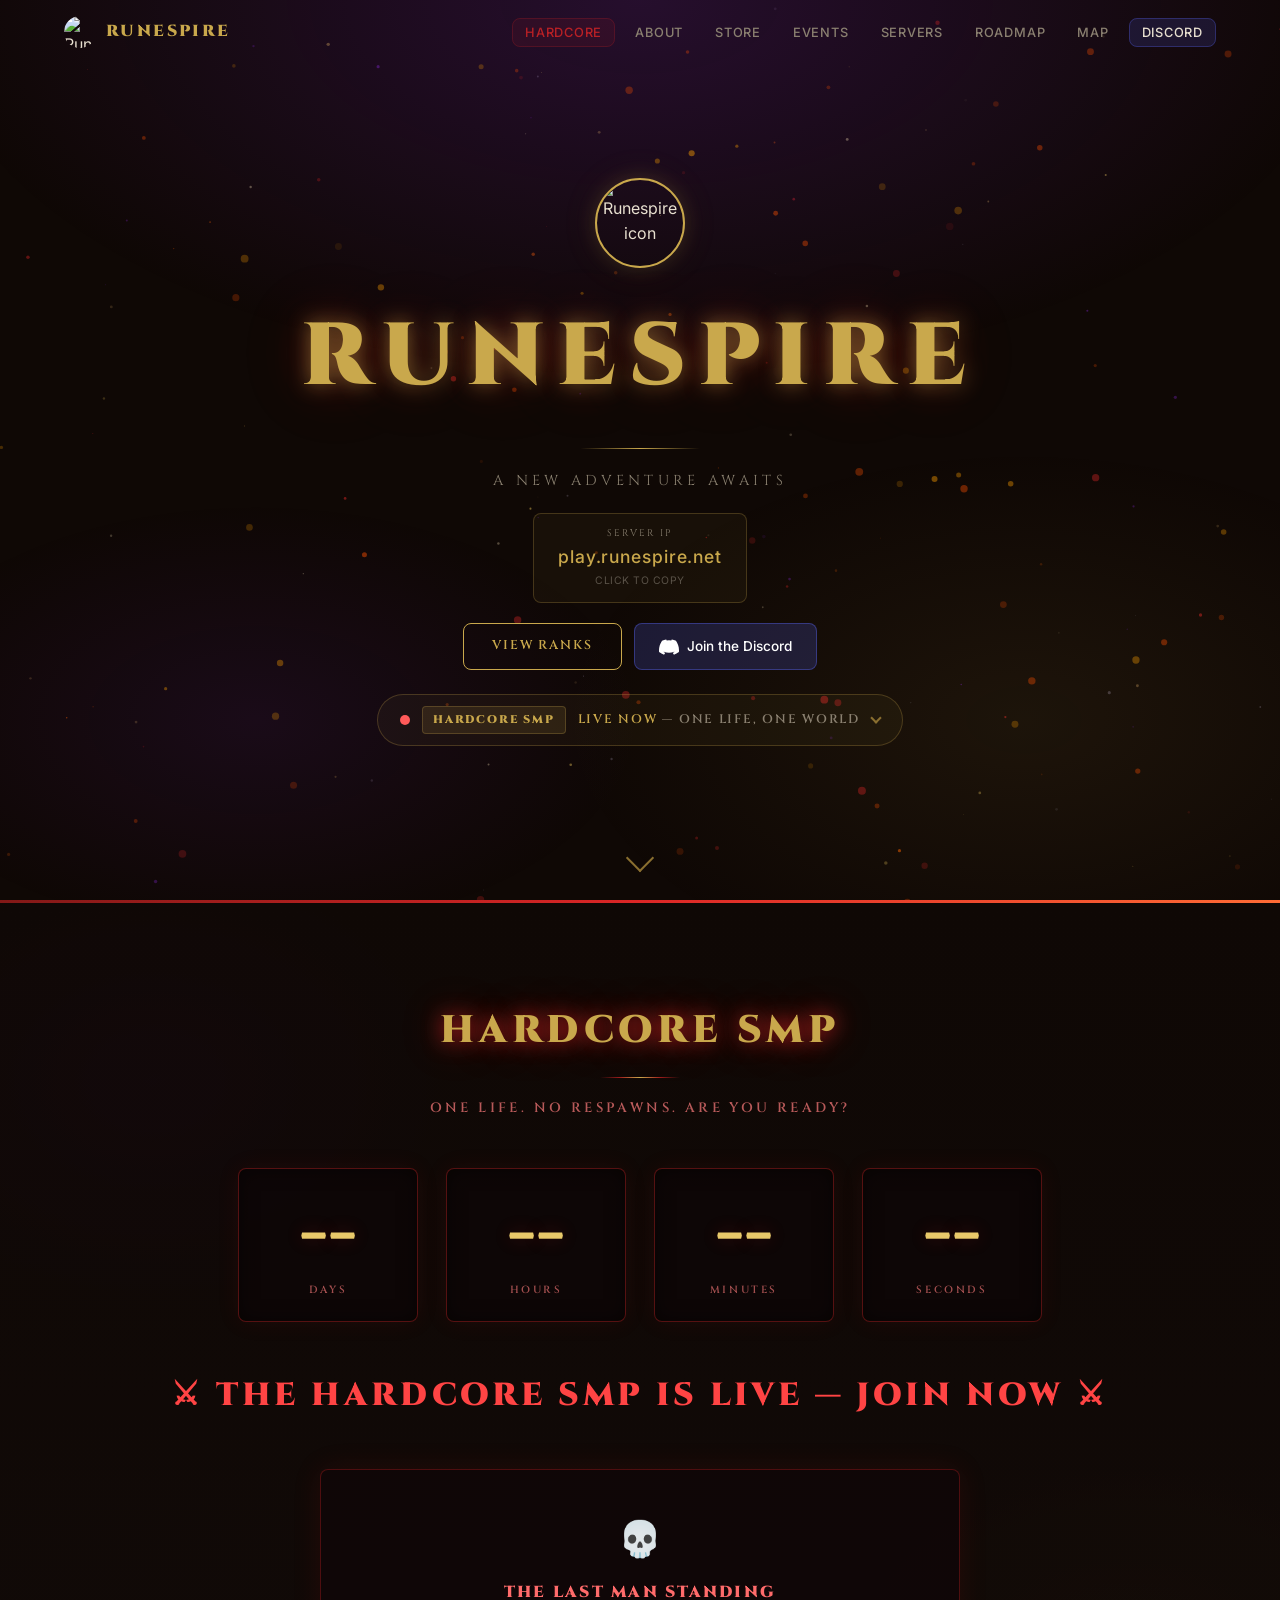
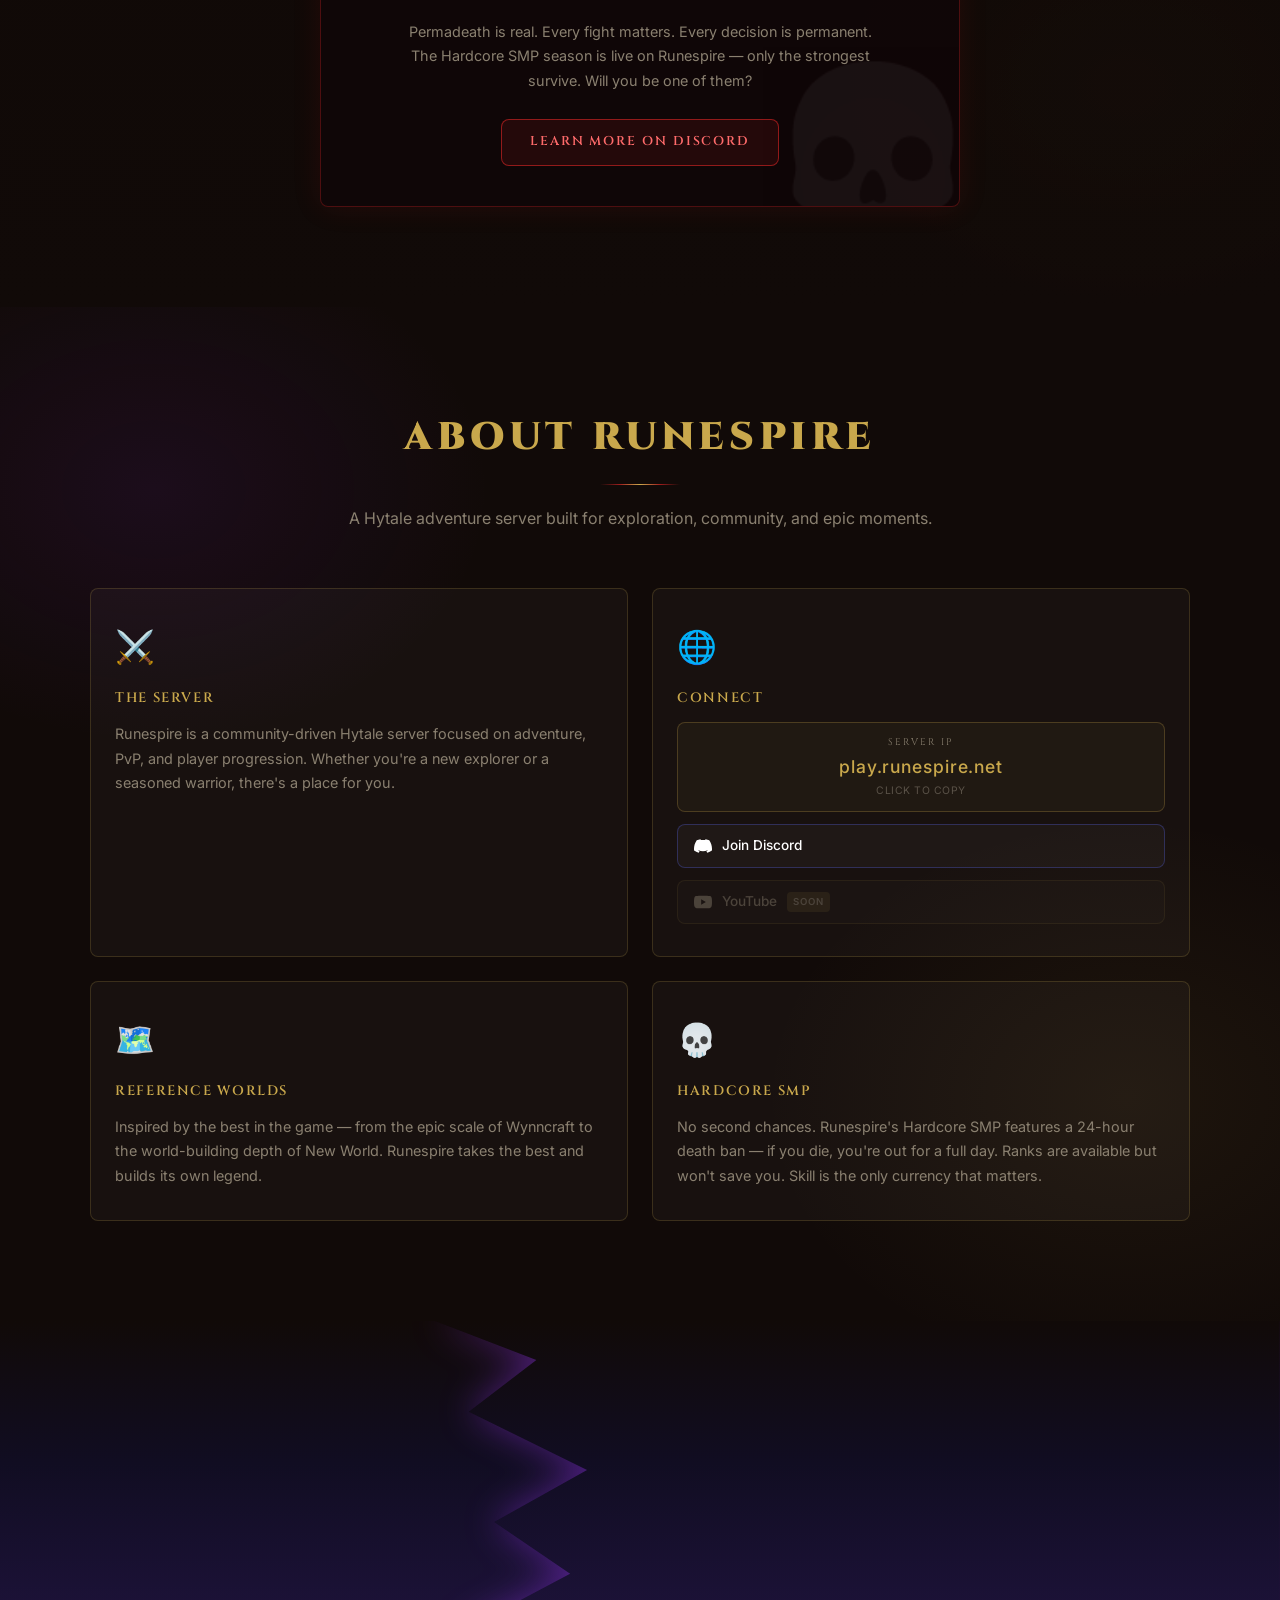
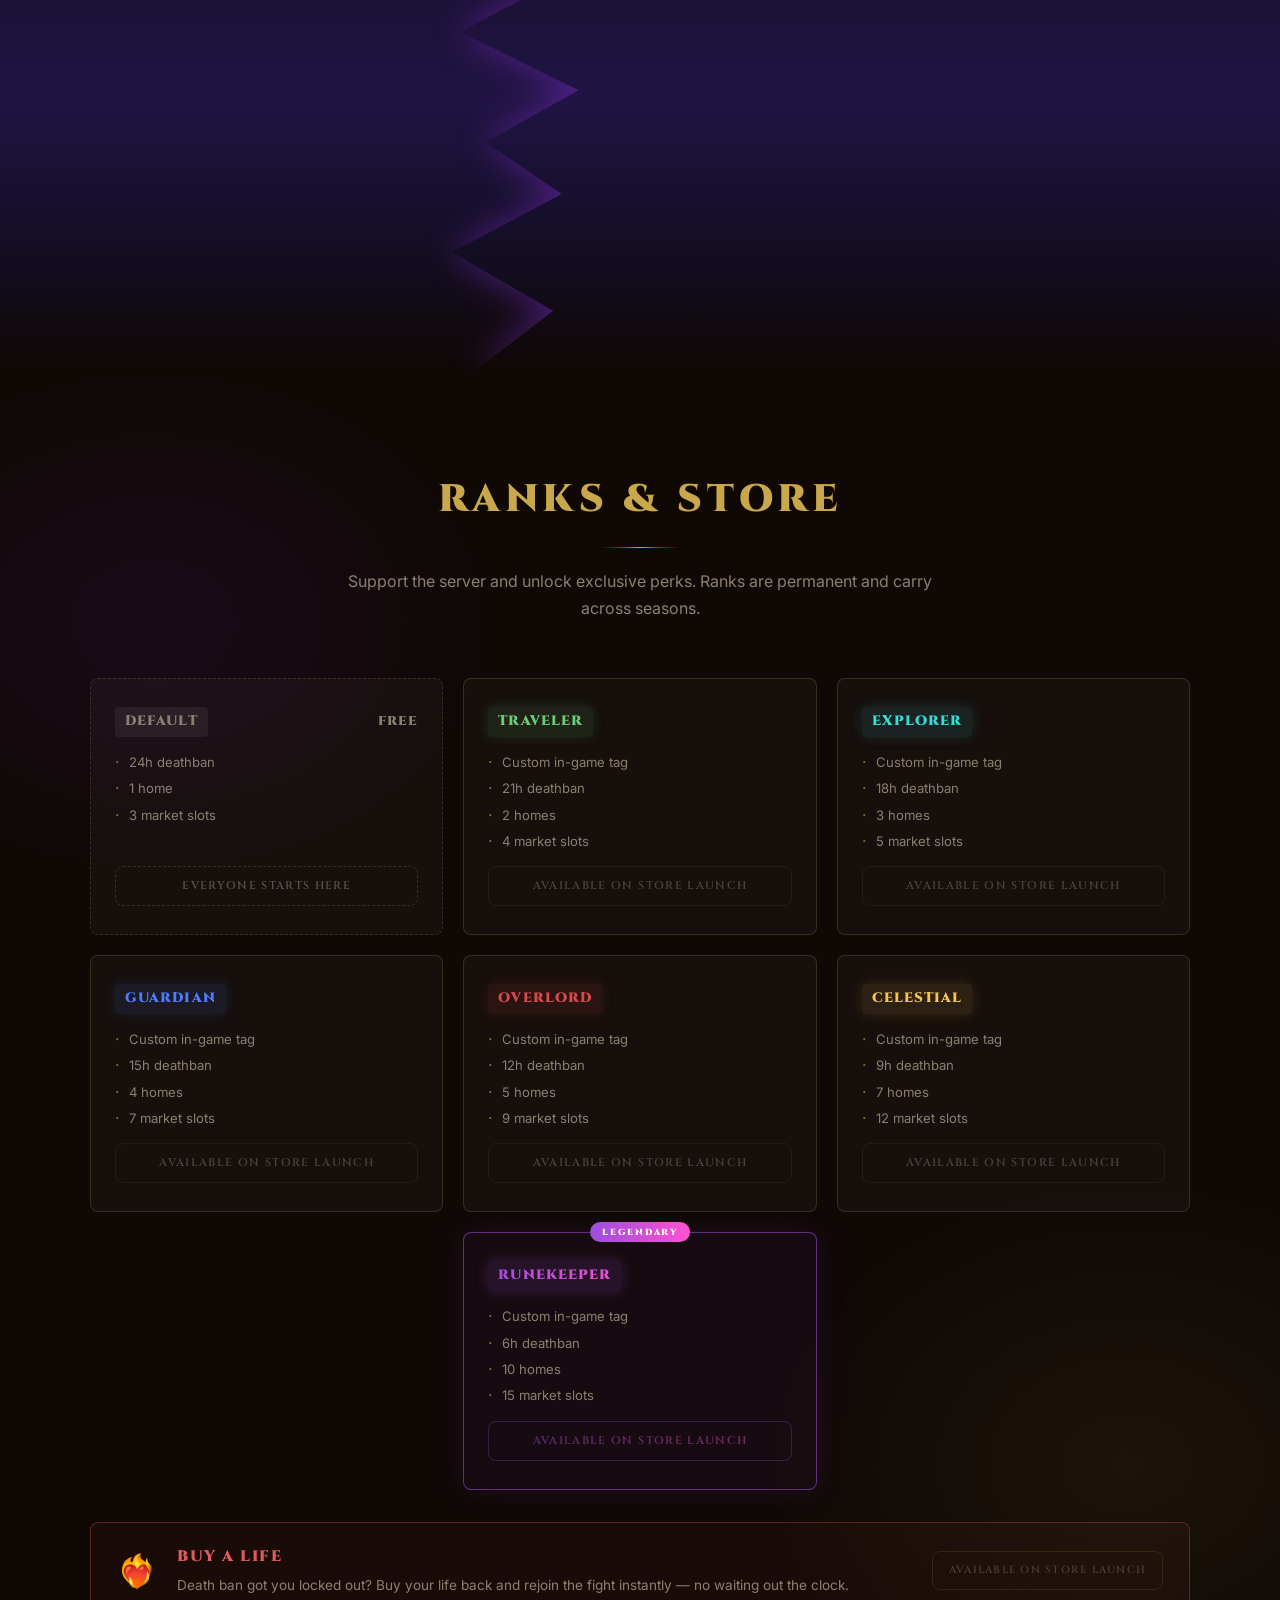
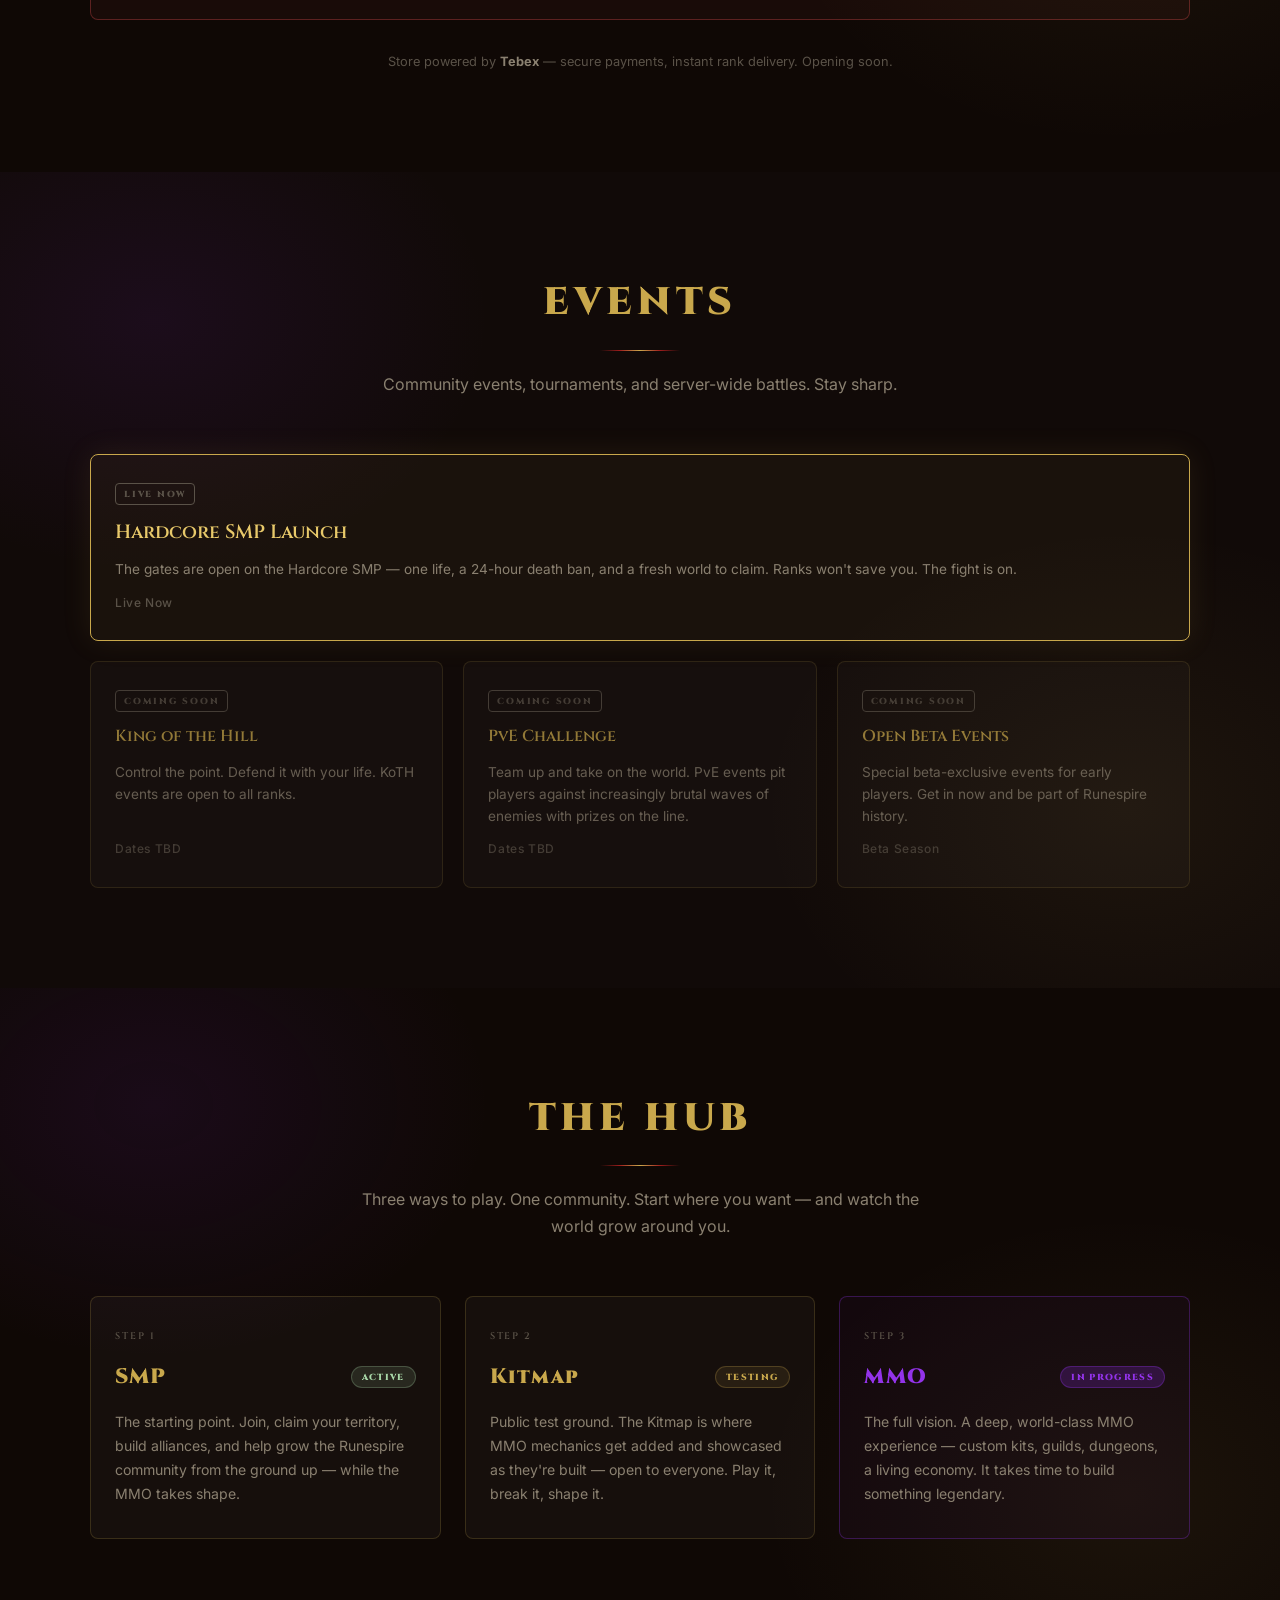
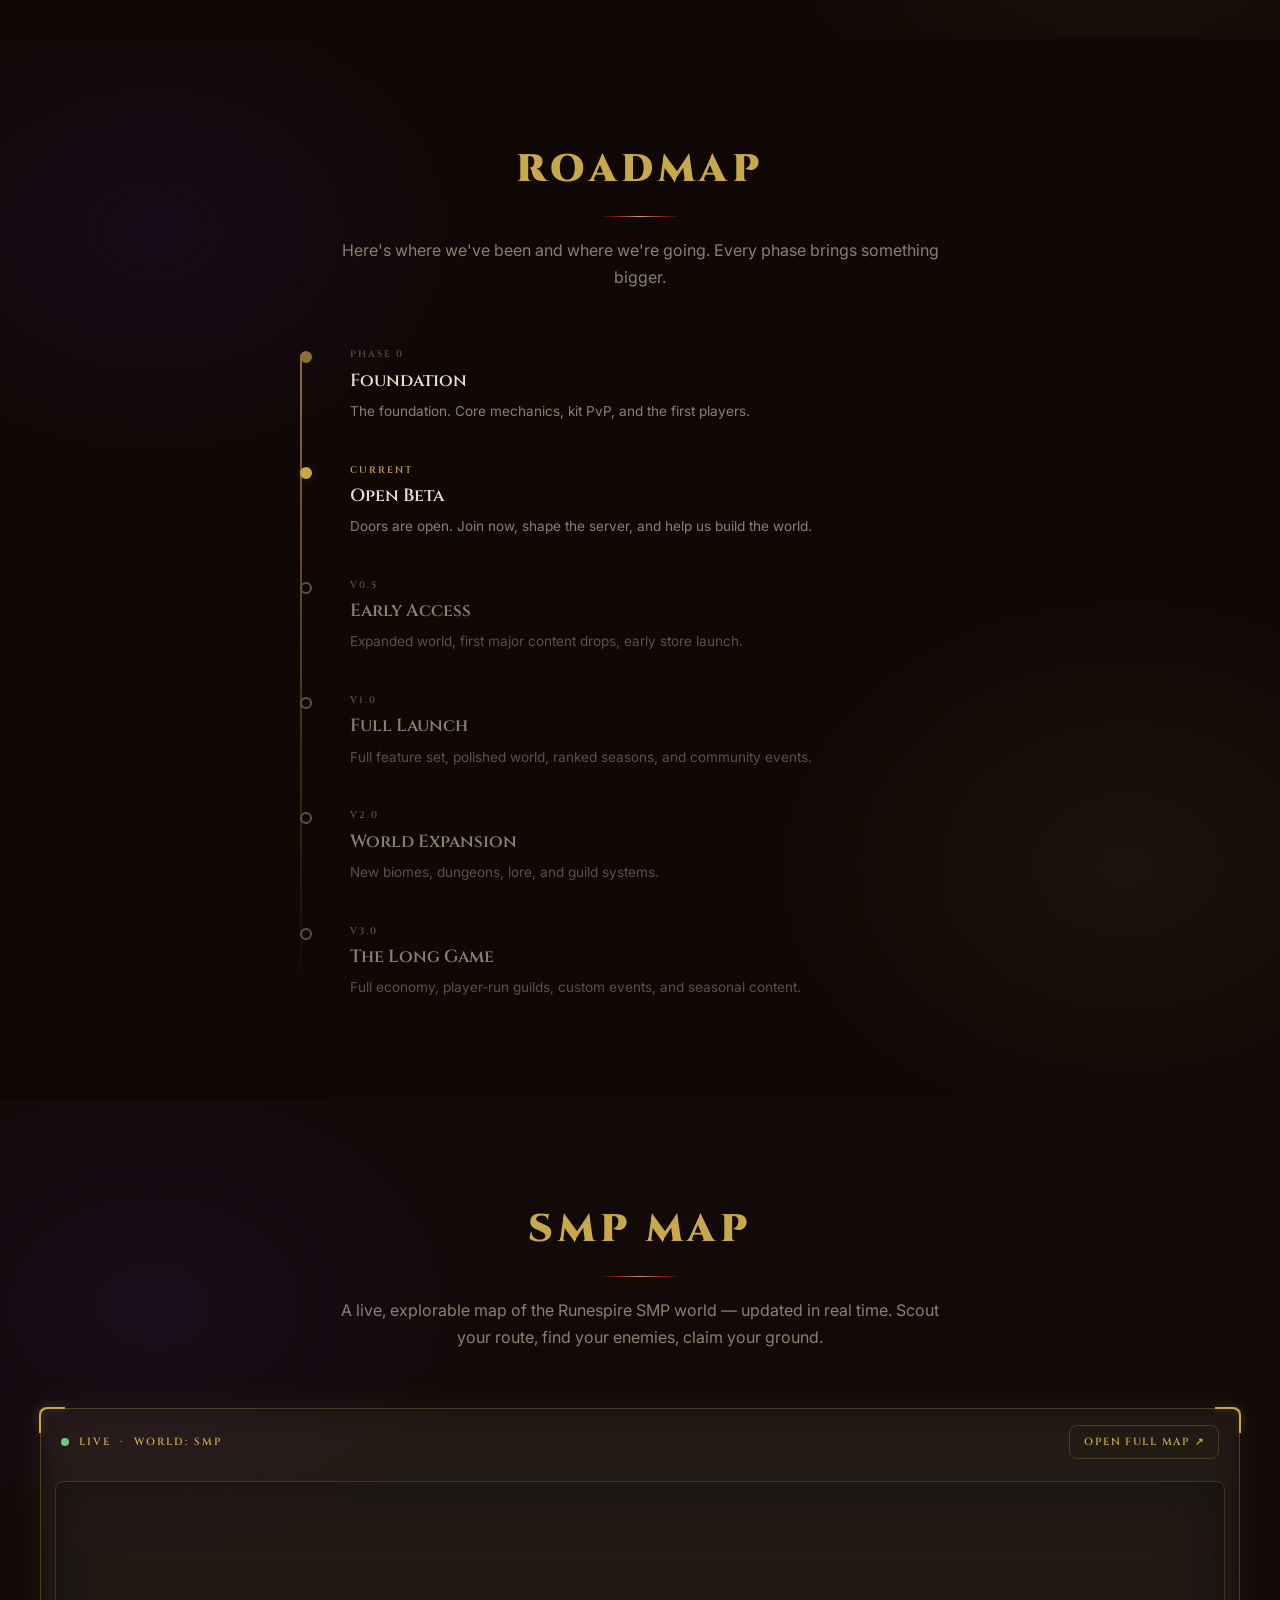
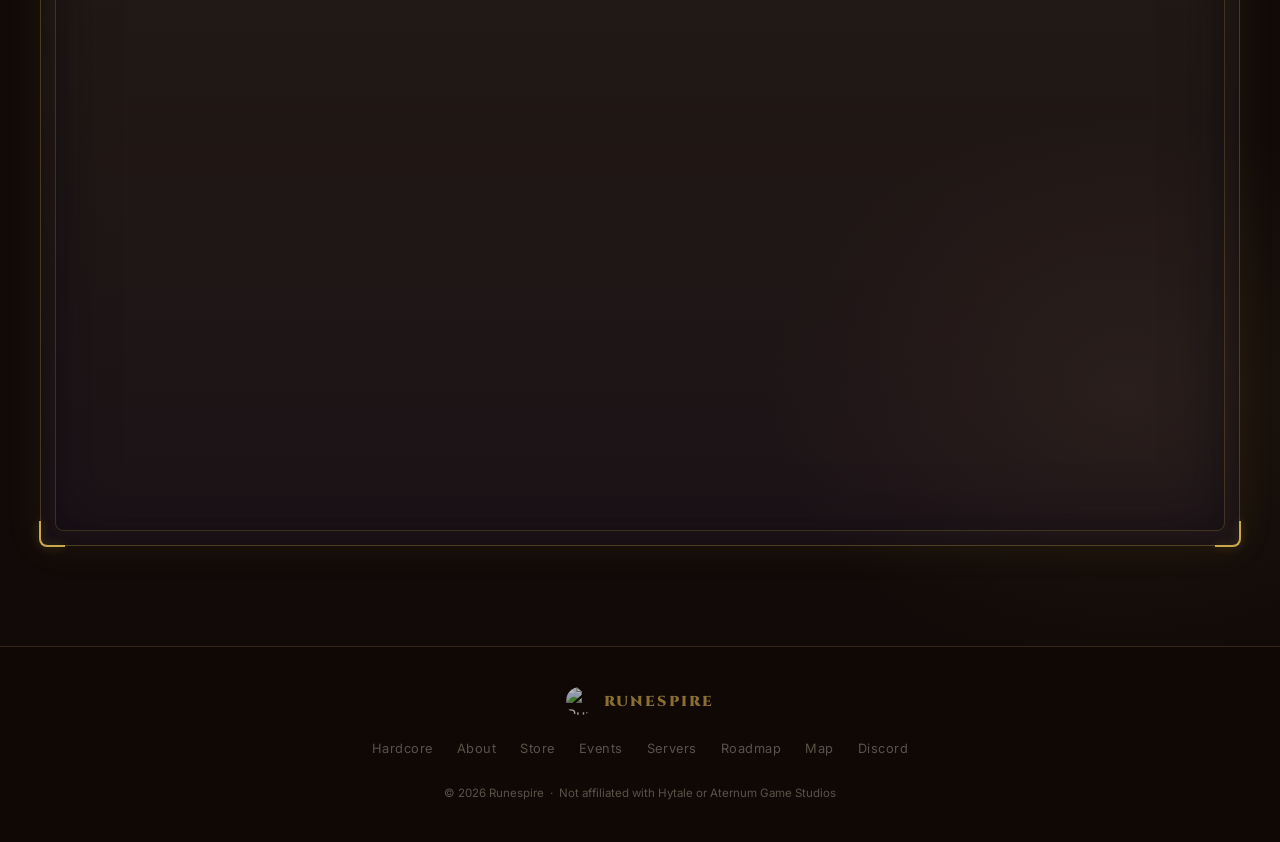
==== commit 3eb628f9: "Hardcore SMP reminders now read "live" instead of Saturday launch time Launch day has arrived, so th" ====
--- a/index.html
+++ b/index.html
@@ -15,7 +15,6 @@
   <link rel="preconnect" href="https://fonts.gstatic.com" crossorigin />
   <link href="https://fonts.googleapis.com/css2?family=Cinzel:wght@400;600;900&family=Inter:wght@300;400;500&display=swap" rel="stylesheet" />
 
-  <link rel="icon" href="https://cdn.discordapp.com/icons/1477785070197674254/c478e4f0dd5d77b28ea150be5aabb9c9.webp?size=64&quality=lossless" type="image/webp" />
   <link rel="stylesheet" href="css/styles.css" />
 </head>
 <body>
@@ -78,10 +77,10 @@
       </div>
 
       <!-- Launch announcement -->
-      <a href="#hardcore" class="launch-callout" id="launchCallout" aria-label="Hardcore SMP launching Saturday at 12:00 PM EST — see the countdown">
+      <a href="#hardcore" class="launch-callout" id="launchCallout" aria-label="Hardcore SMP is live now — jump in">
         <span class="launch-callout__pulse" aria-hidden="true"></span>
         <span class="launch-callout__badge">Hardcore SMP</span>
-        <span class="launch-callout__text">Launching <strong>Saturday at 12:00 PM EST</strong></span>
+        <span class="launch-callout__text"><strong>Live now</strong> — one life, one world</span>
         <span class="launch-callout__arrow" aria-hidden="true"></span>
       </a>
     </div>
@@ -126,7 +125,7 @@
       <div class="hardcore-card">
         <div class="hardcore-card__icon" aria-hidden="true">💀</div>
         <h3 class="hardcore-card__title">The Last Man Standing</h3>
-        <p class="hardcore-card__text">Permadeath is real. Every fight matters. Every decision is permanent. The Hardcore SMP season launches on Runespire — only the strongest survive. Will you be one of them?</p>
+        <p class="hardcore-card__text">Permadeath is real. Every fight matters. Every decision is permanent. The Hardcore SMP season is live on Runespire — only the strongest survive. Will you be one of them?</p>
         <a href="https://discord.gg/ms5waSEK2G" class="btn-hardcore" target="_blank" rel="noopener noreferrer">Learn More on Discord</a>
       </div>
     </div>
@@ -314,10 +313,10 @@
 
       <div class="events-grid">
         <div class="event-card event-card--featured">
-          <div class="event-card__label event-card__label--live">Launching</div>
+          <div class="event-card__label event-card__label--live">Live Now</div>
           <h3 class="event-card__title">Hardcore SMP Launch</h3>
-          <p class="event-card__desc">The gates open on the Hardcore SMP — one life, a 24-hour death ban, and a fresh world to claim. Ranks won't save you. Be there when it begins.</p>
-          <span class="event-card__status event-card__status--gold">Saturday · 12:00 PM EST</span>
+          <p class="event-card__desc">The gates are open on the Hardcore SMP — one life, a 24-hour death ban, and a fresh world to claim. Ranks won't save you. The fight is on.</p>
+          <span class="event-card__status event-card__status--gold">Live Now</span>
         </div>
         <div class="event-card event-card--tbd">
           <div class="event-card__label">Coming Soon</div>
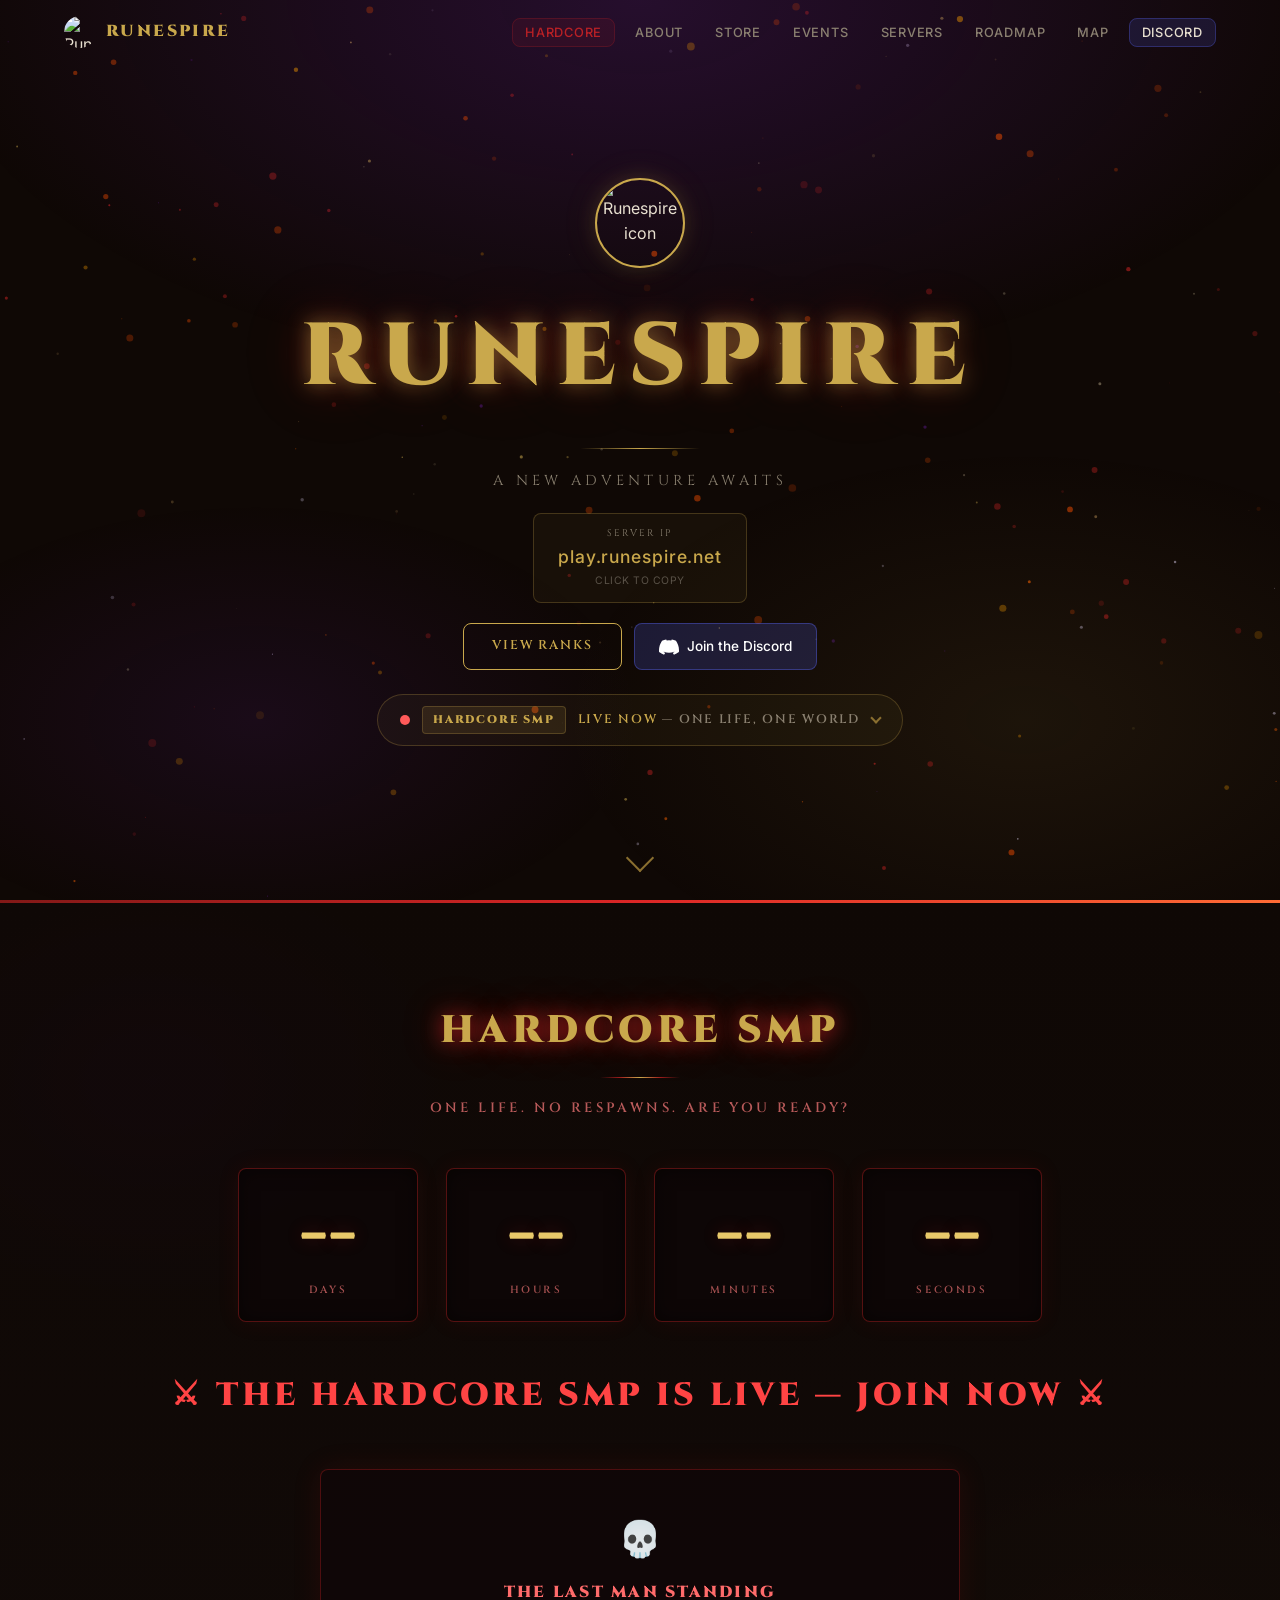
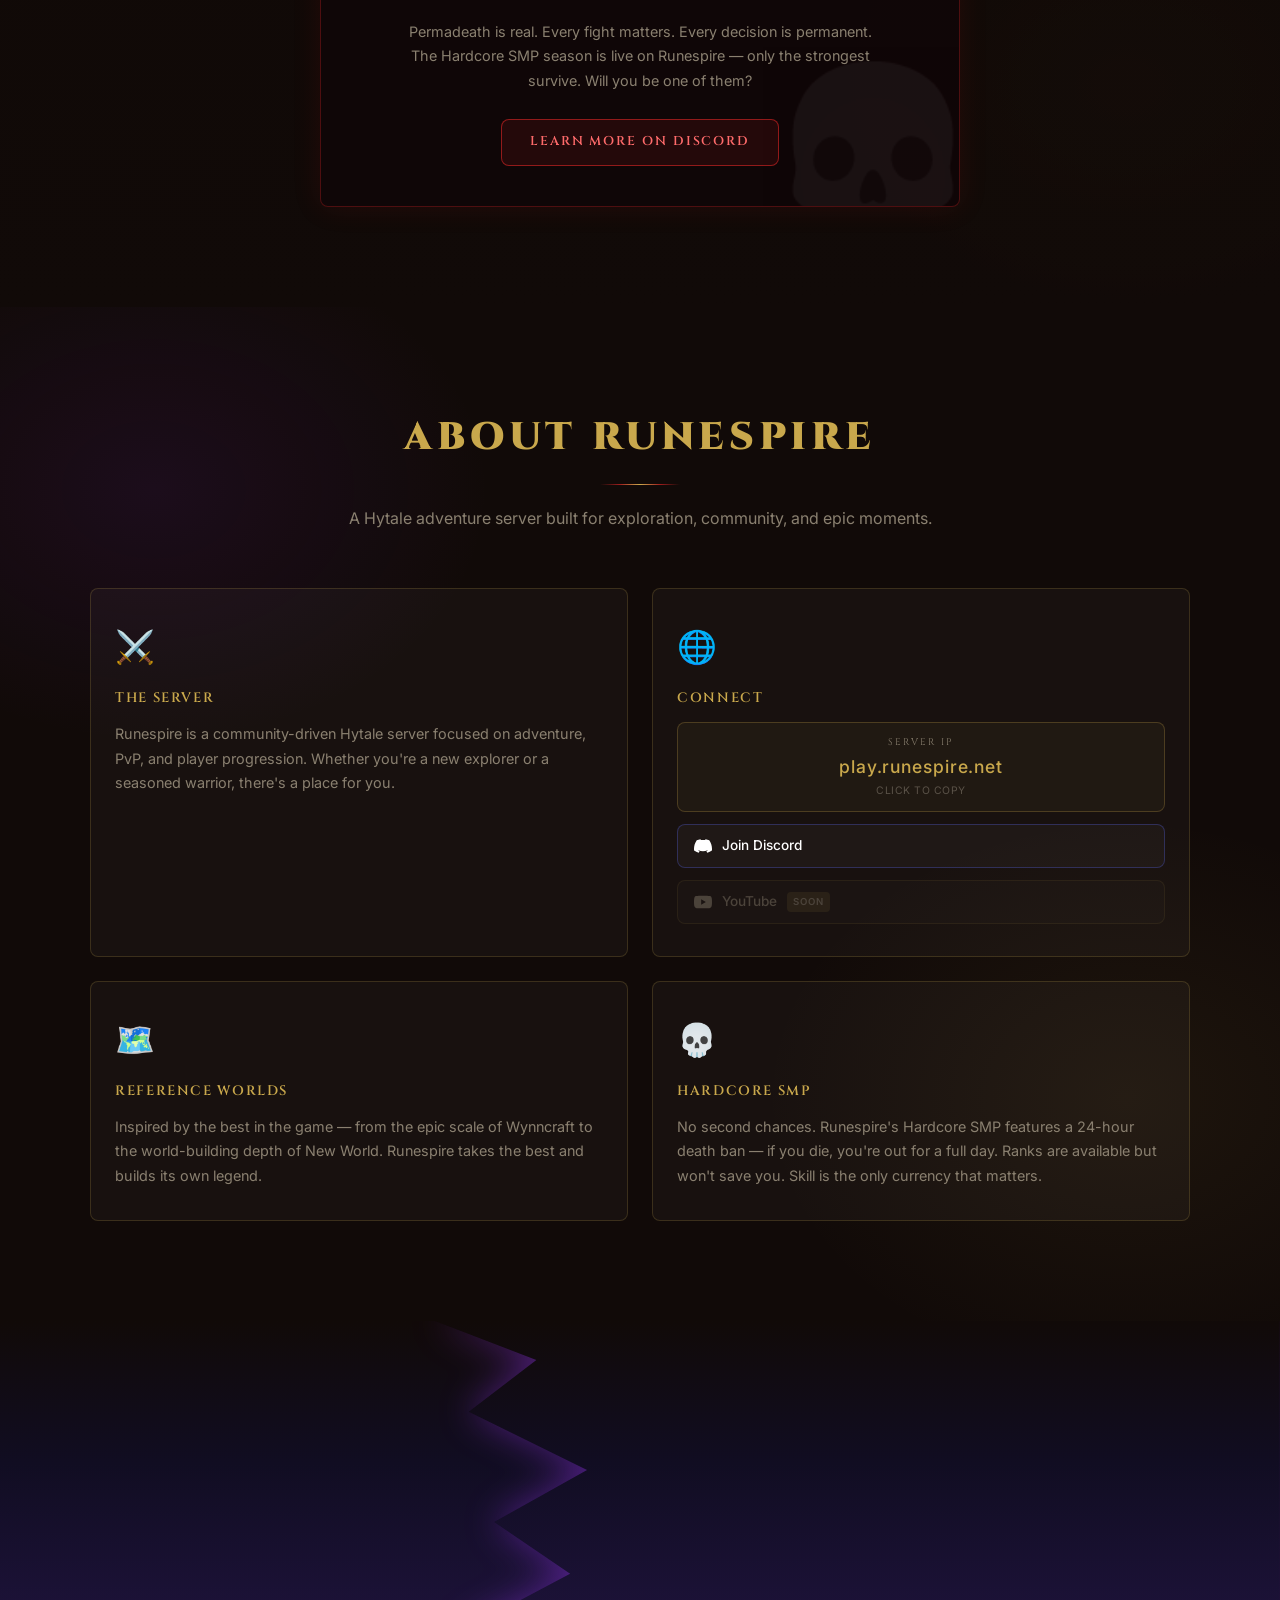
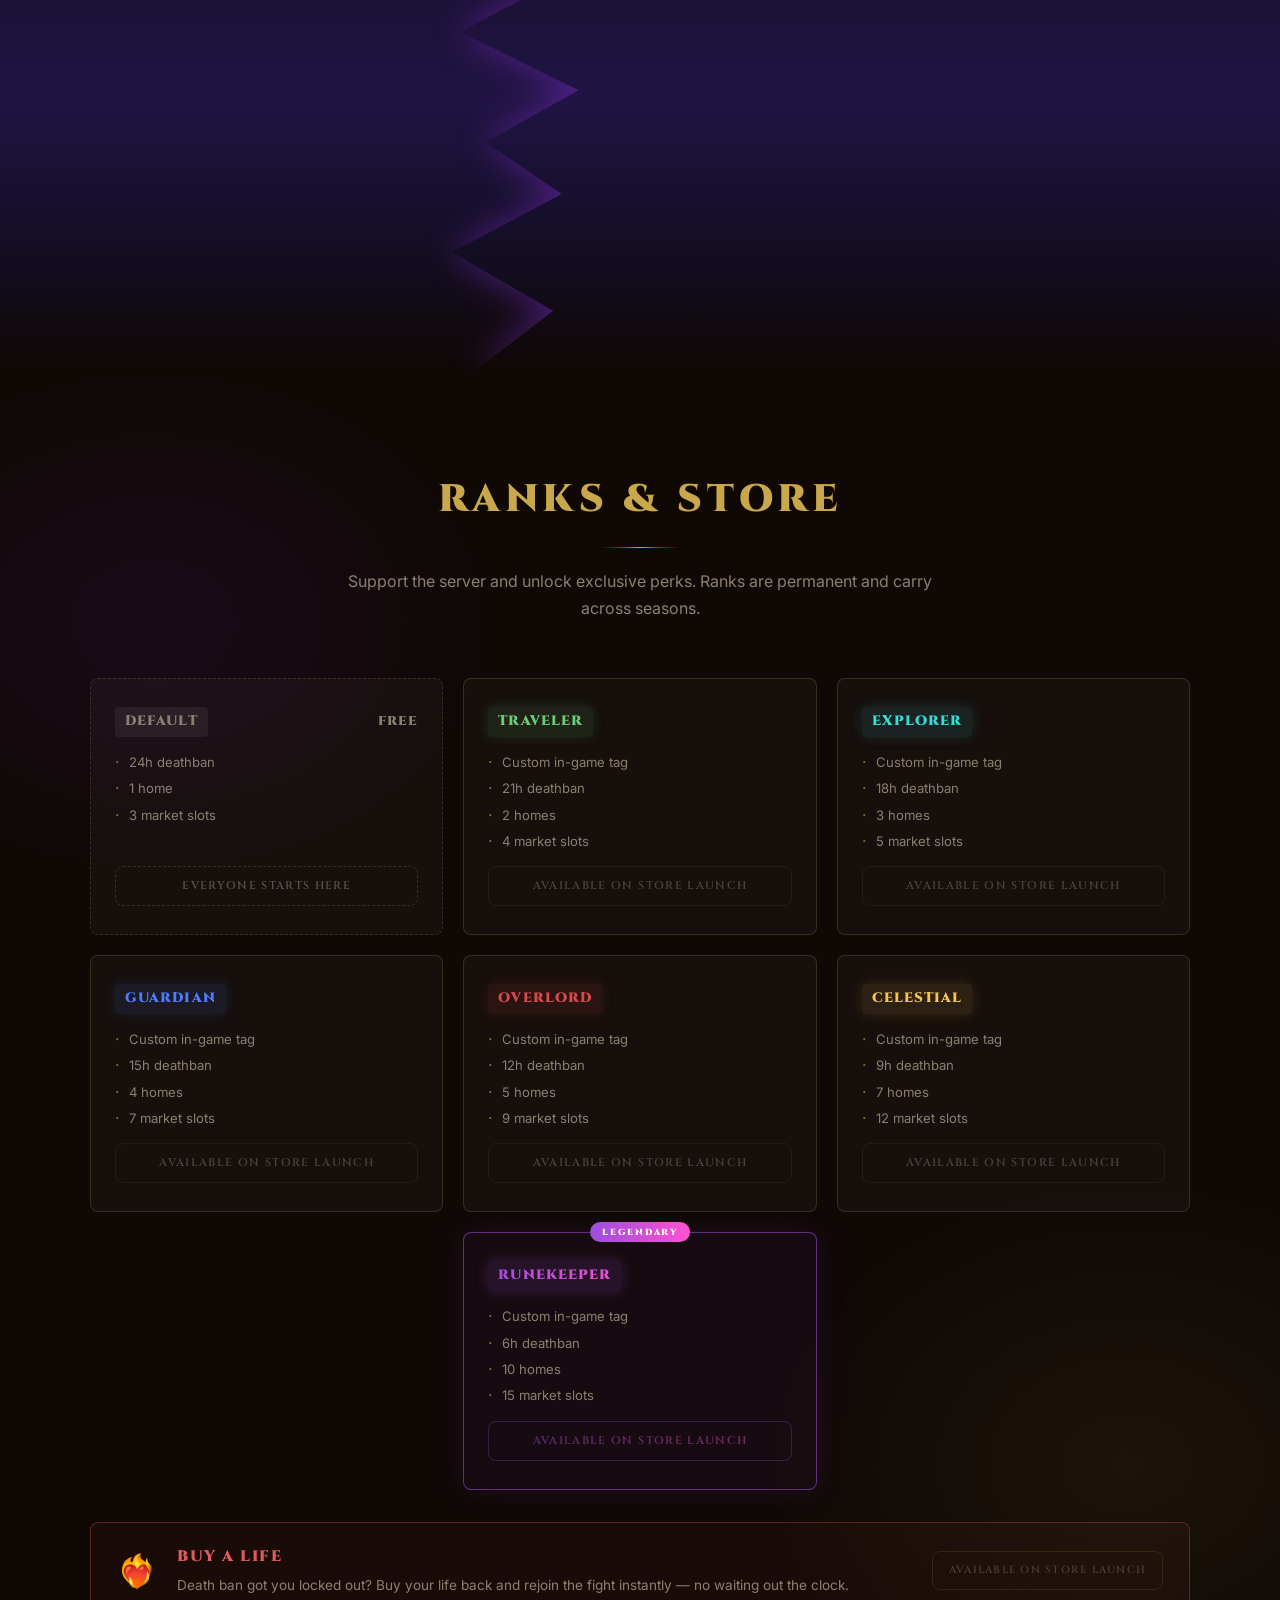
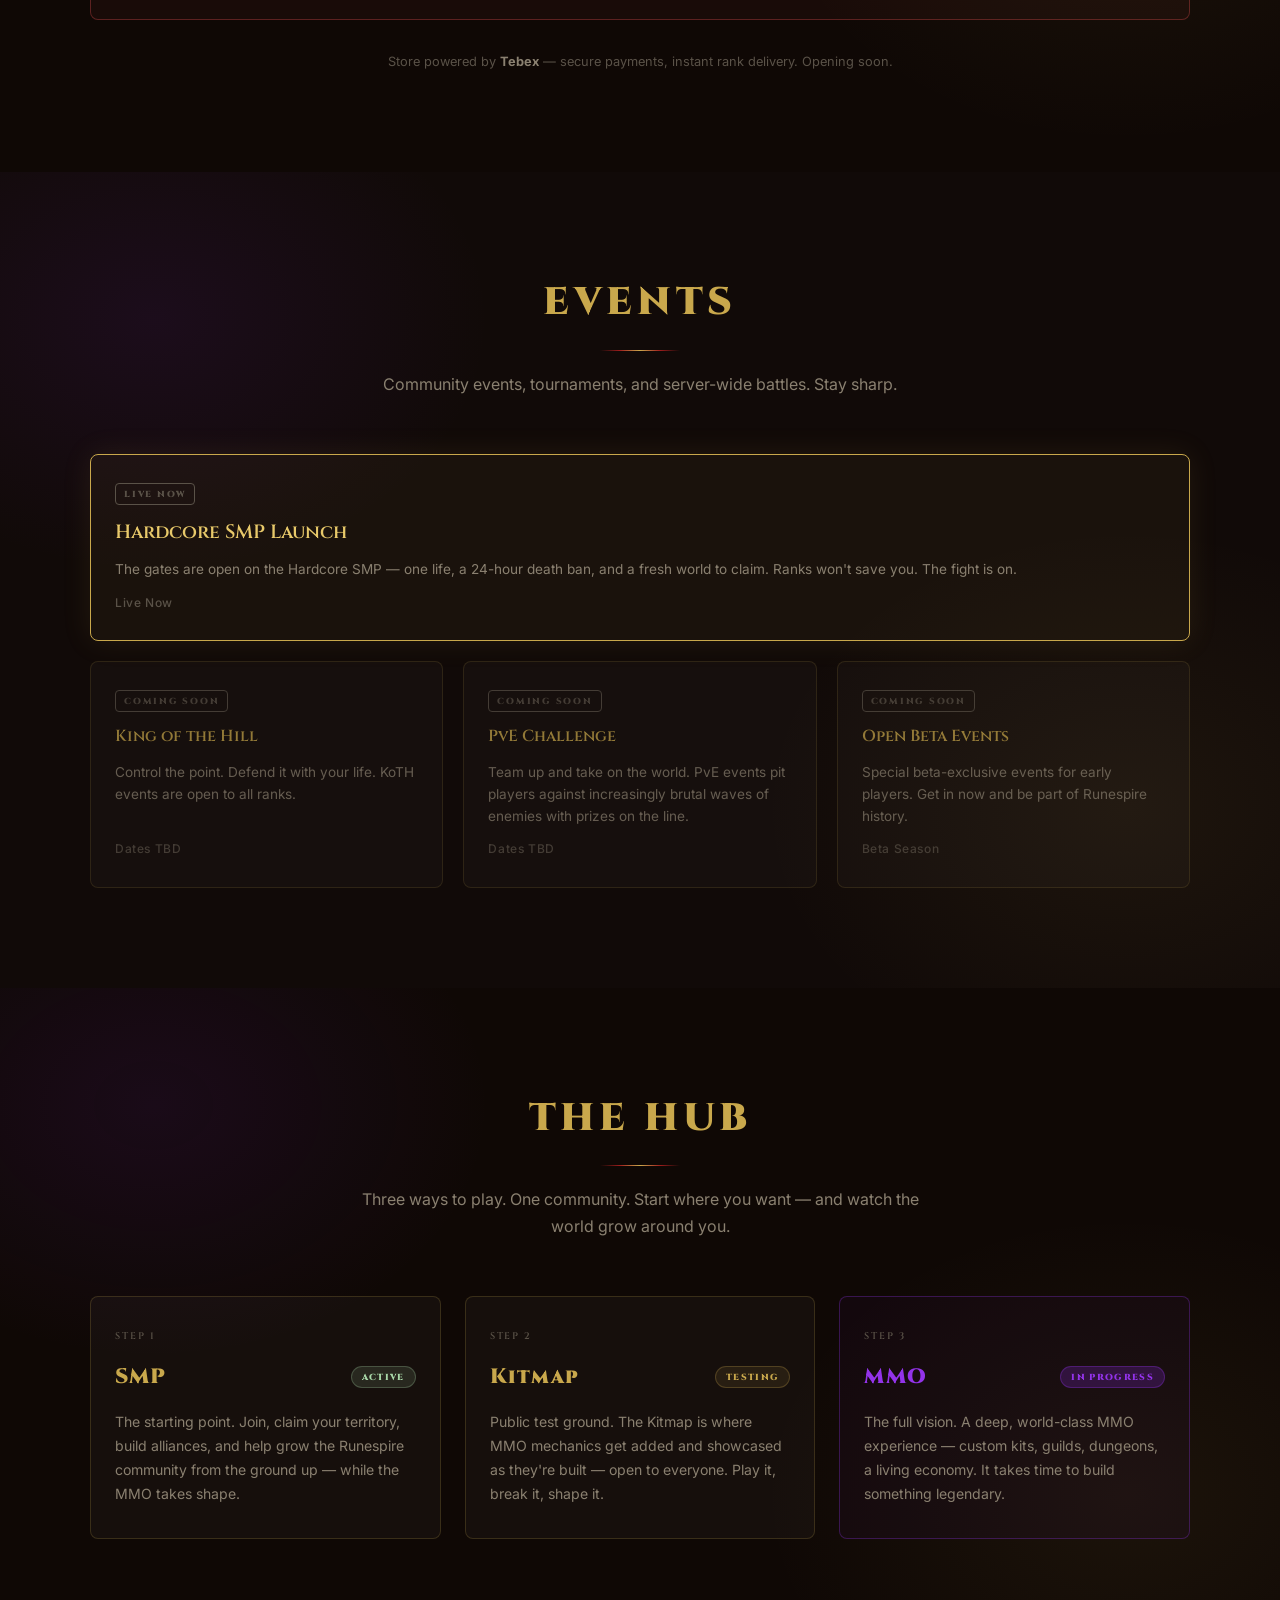
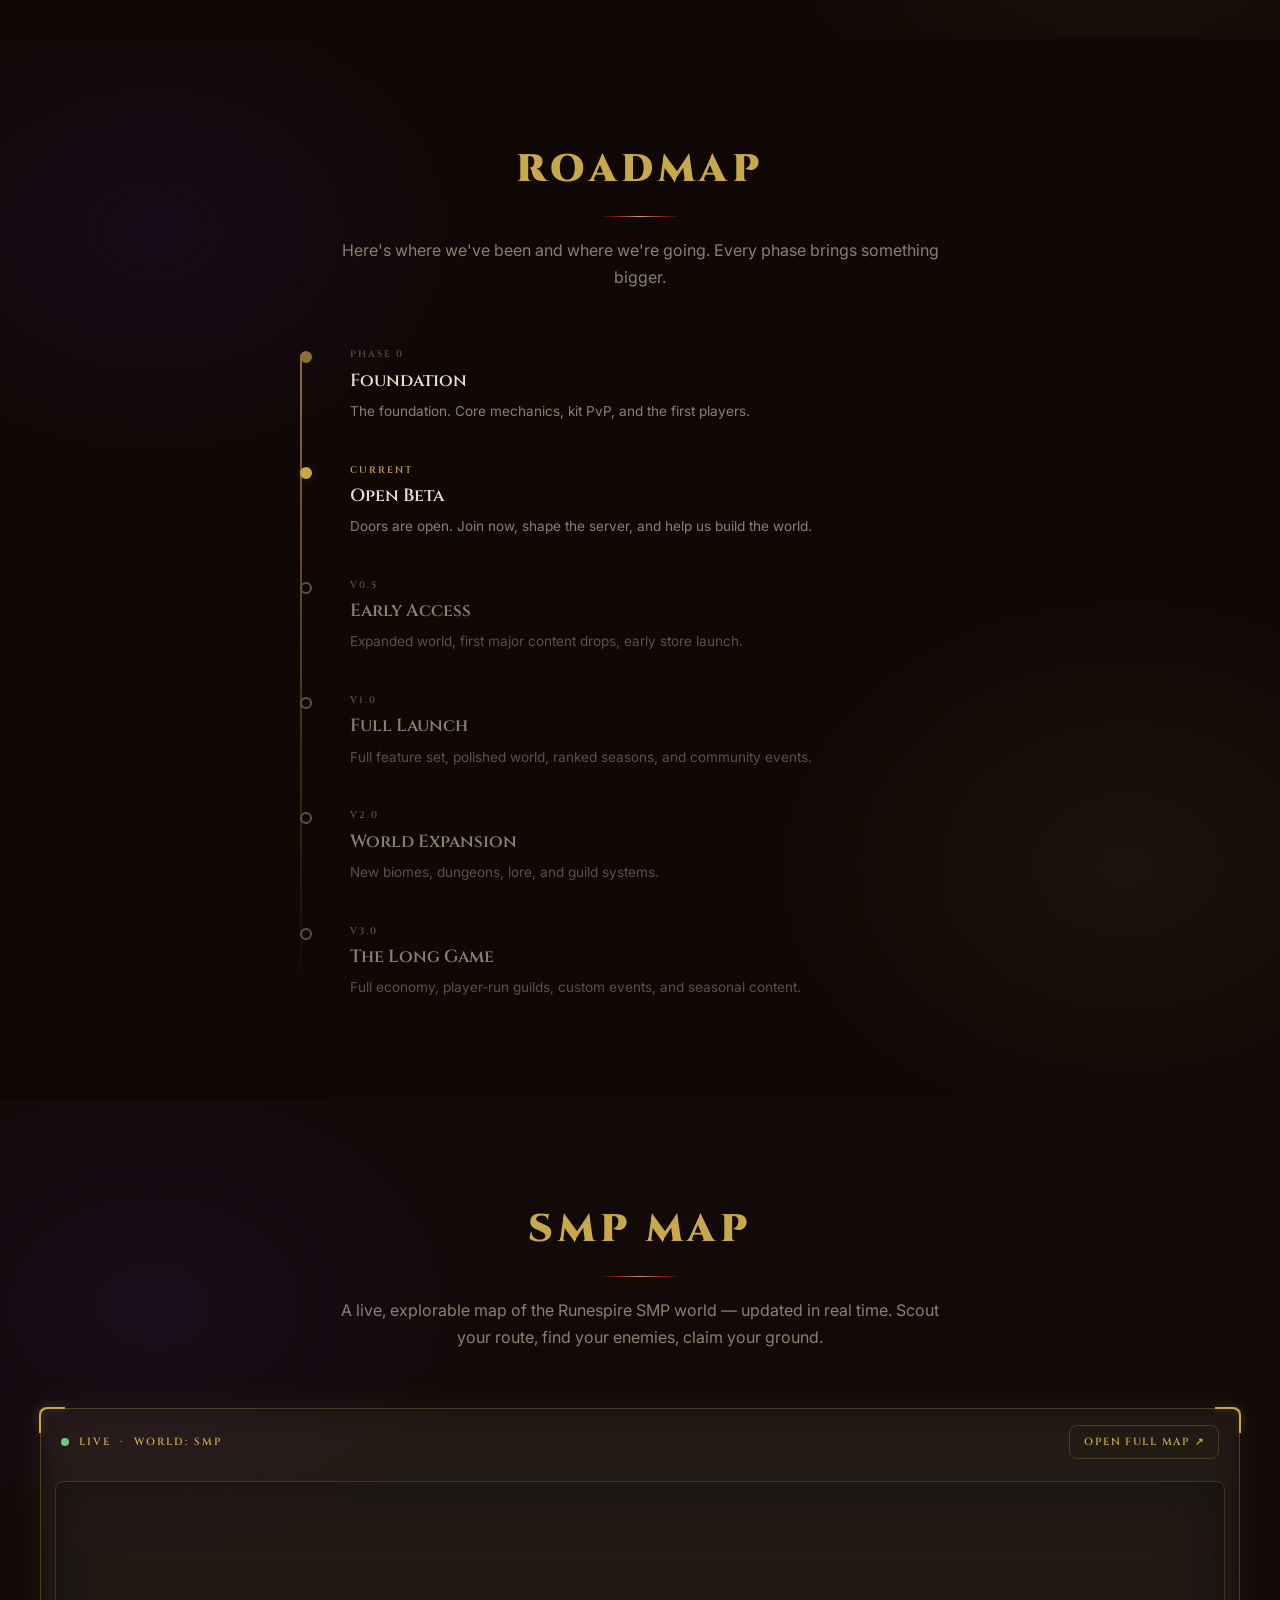
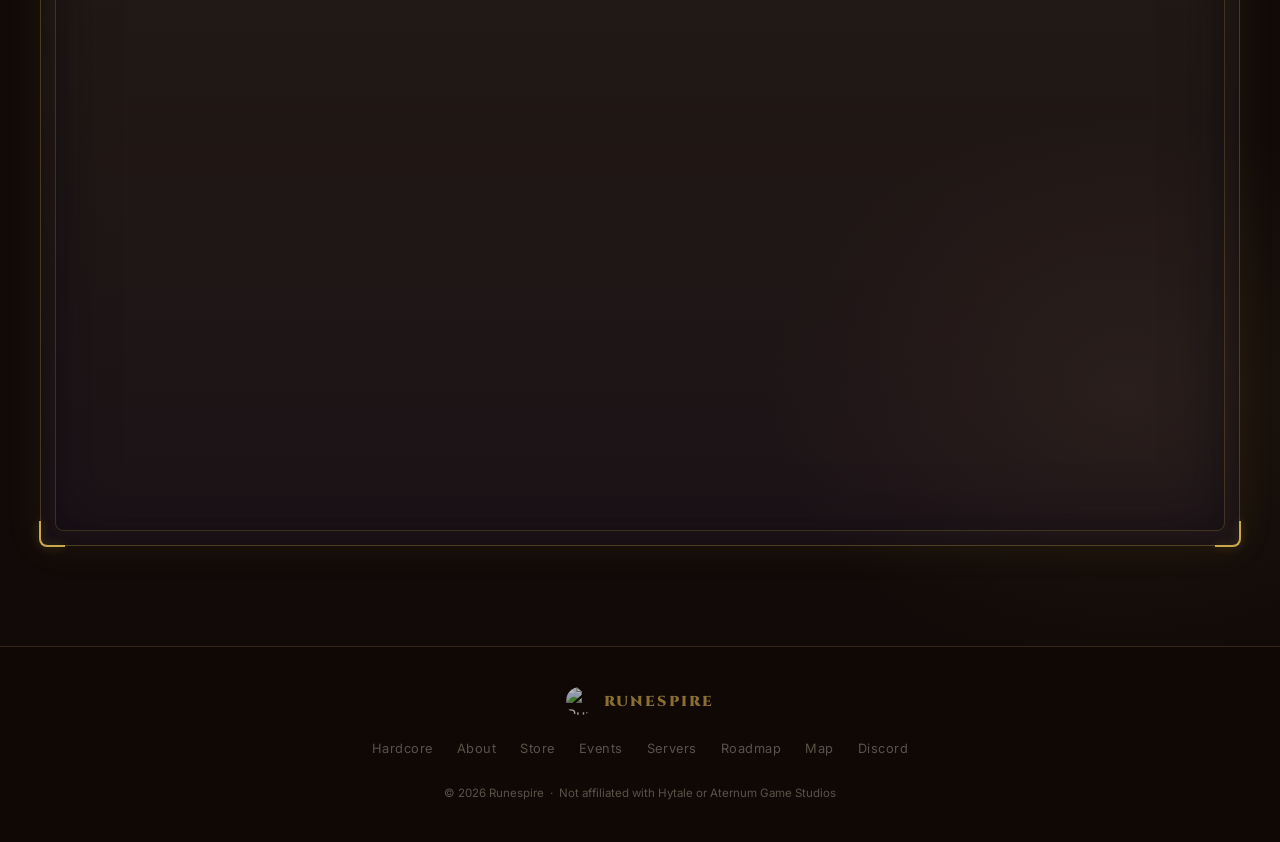
==== commit 25ac0587: "Merge branch 'dev'" ====
--- a/index.html
+++ b/index.html
@@ -15,6 +15,7 @@
   <link rel="preconnect" href="https://fonts.gstatic.com" crossorigin />
   <link href="https://fonts.googleapis.com/css2?family=Cinzel:wght@400;600;900&family=Inter:wght@300;400;500&display=swap" rel="stylesheet" />
 
+  <link rel="icon" href="https://cdn.discordapp.com/icons/1477785070197674254/c478e4f0dd5d77b28ea150be5aabb9c9.webp?size=64&quality=lossless" type="image/webp" />
   <link rel="stylesheet" href="css/styles.css" />
 </head>
 <body>
